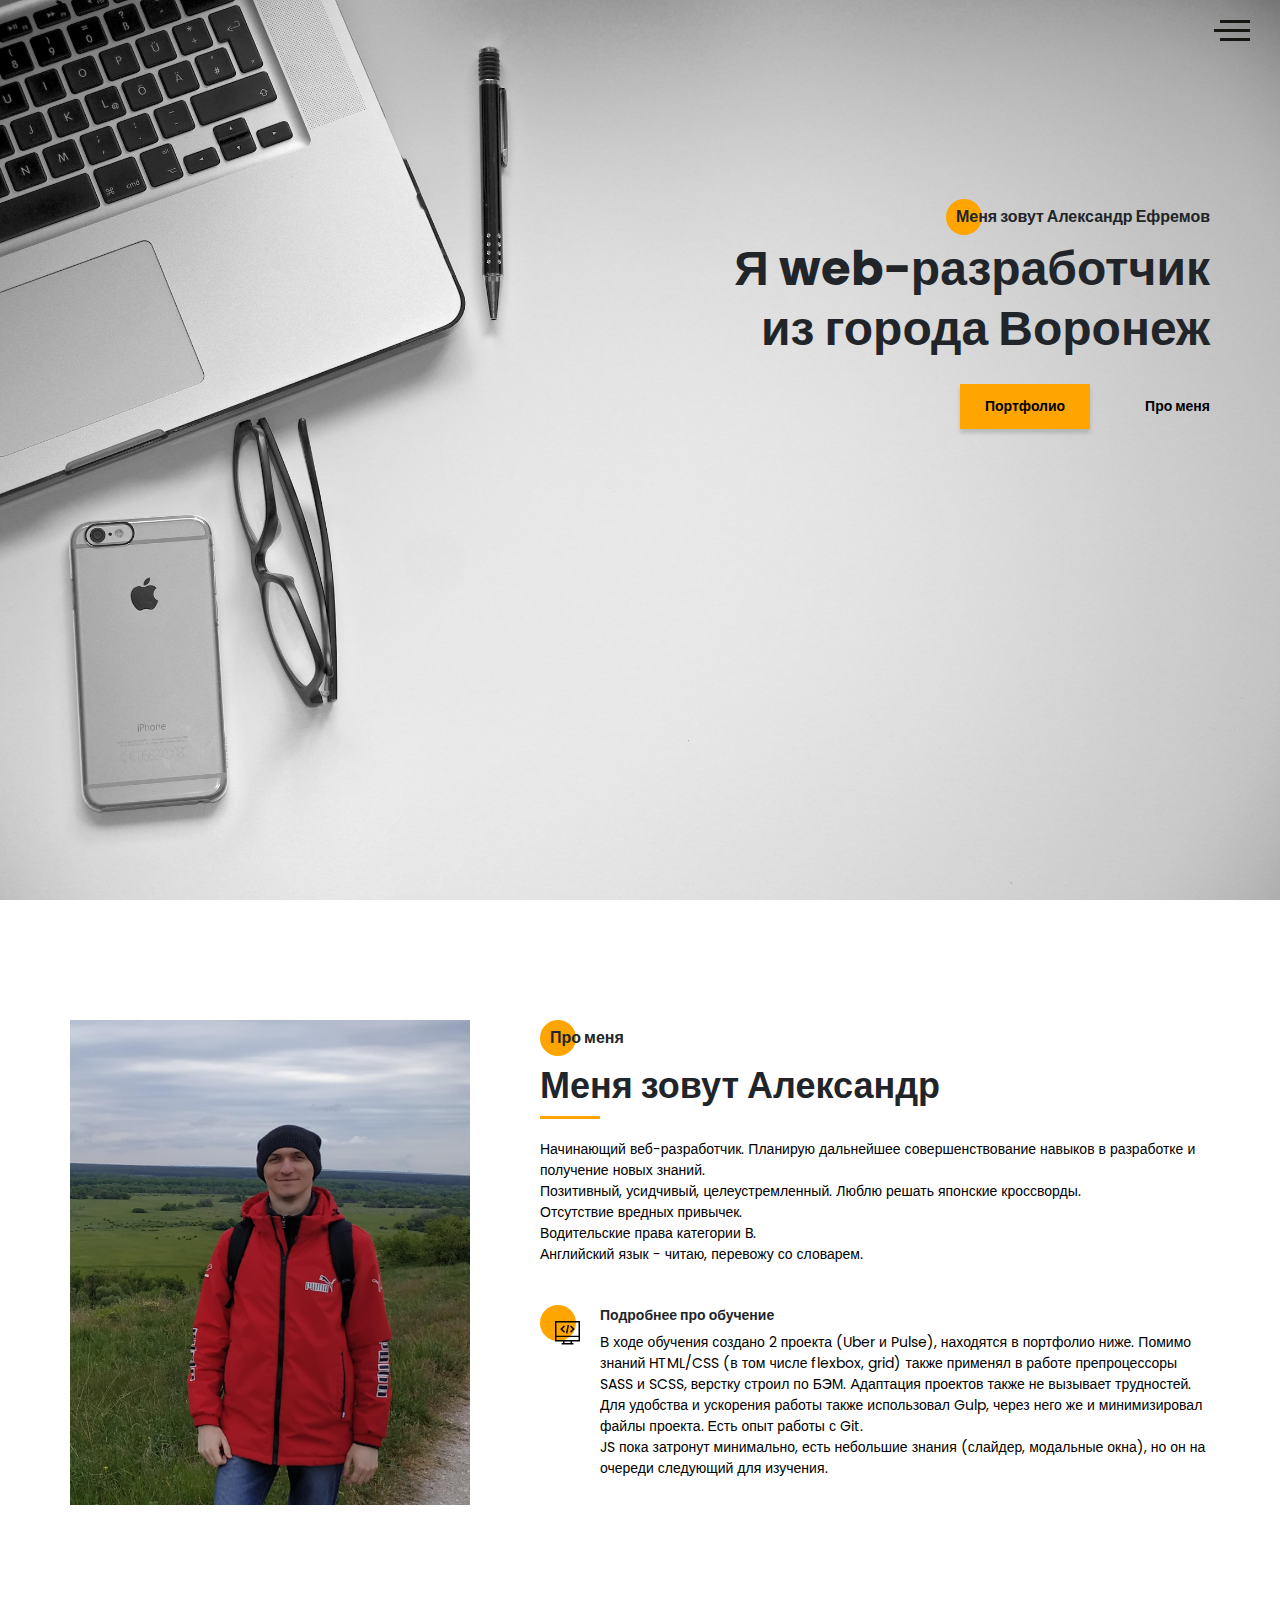
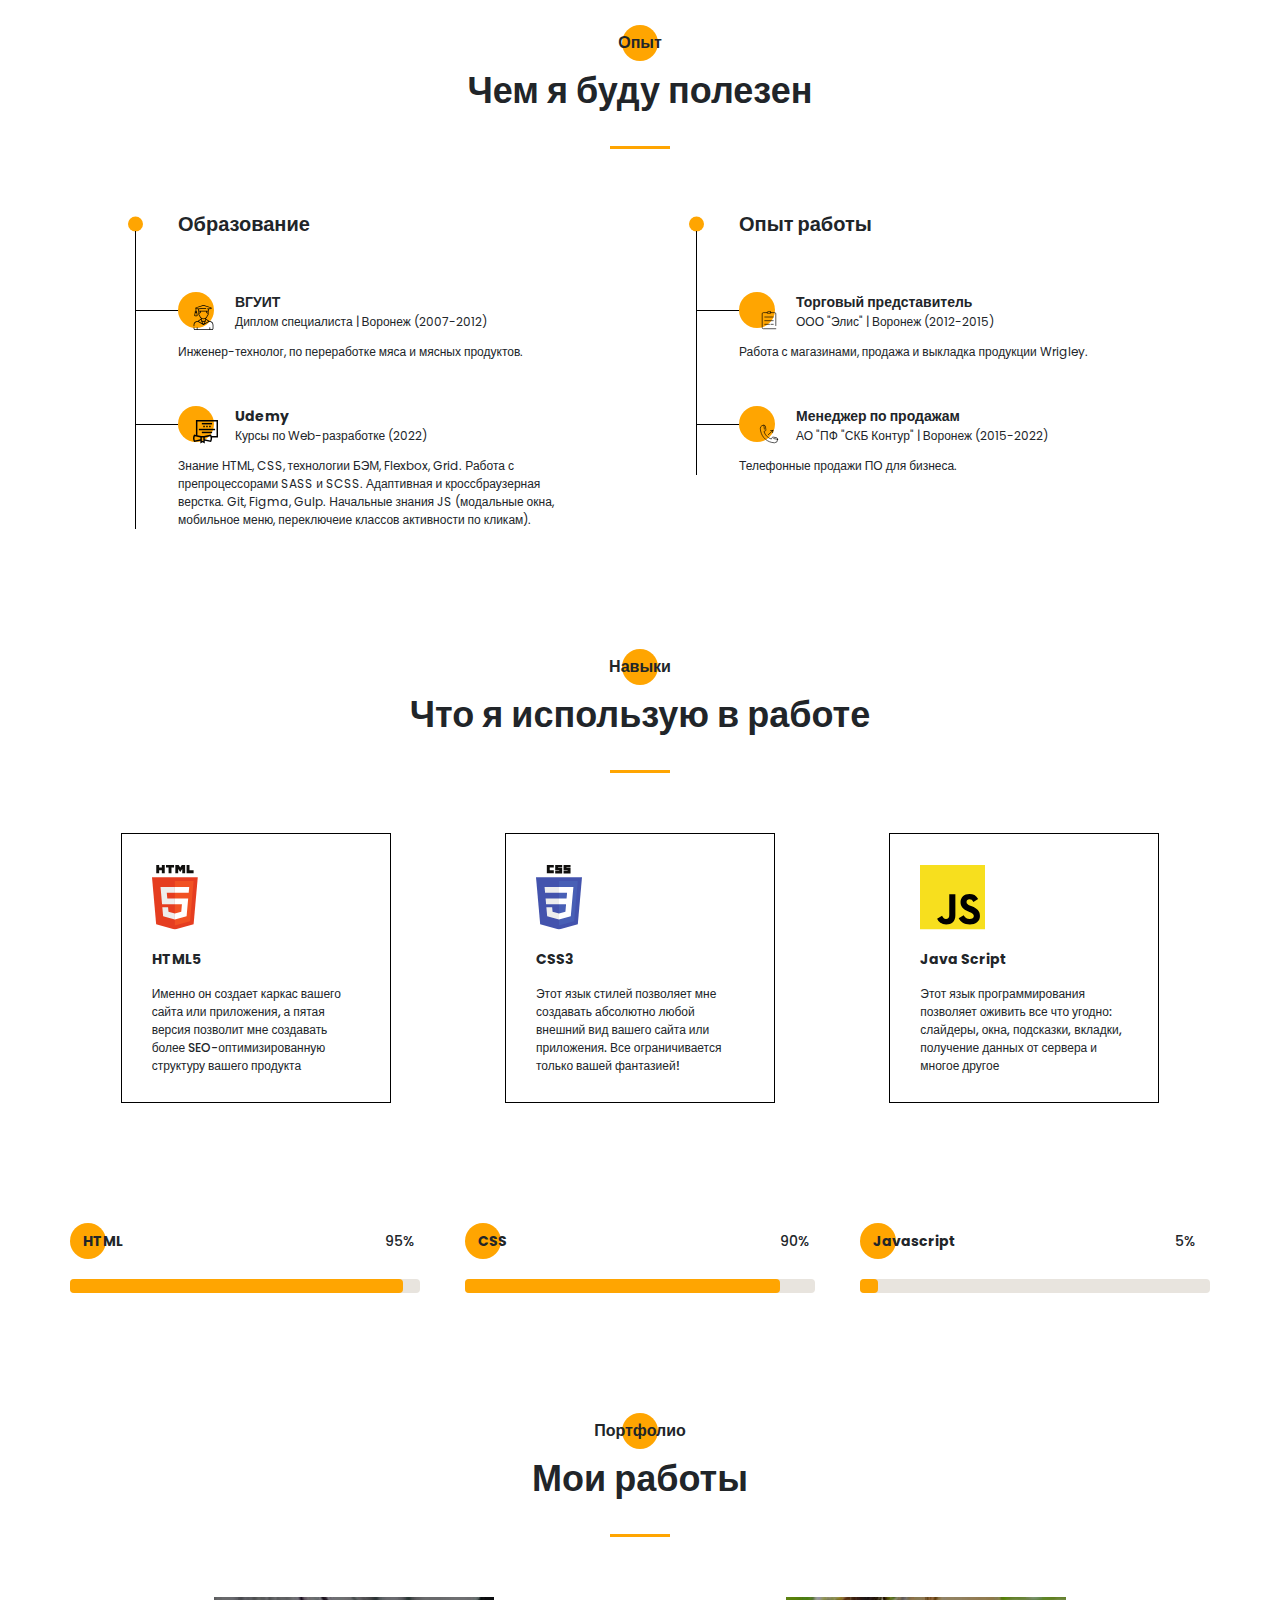
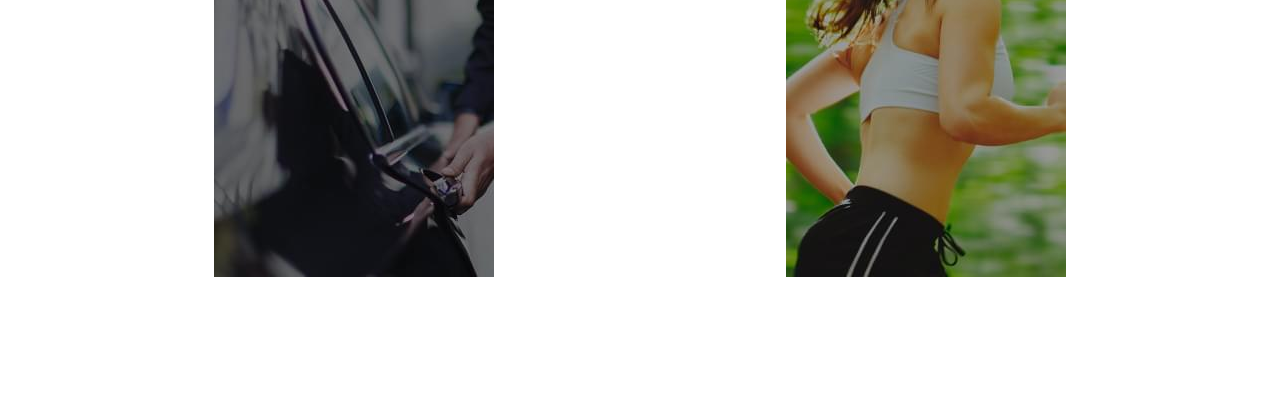
==== index.html @ 8d5d44f7 "first commit" ====
<!DOCTYPE html><html lang="ru"><head><meta charset="UTF-8"><meta http-equiv="X-UA-Compatible" content="IE=edge"><meta name="viewport" content="width=device-width,initial-scale=1"><title>Portfolio</title><meta name="title" content="Мое портфолио"><meta name="description" content="Здесь вы сможете ознакомиться с моими работами и узнать больше обо мне"><!-- Open Graph / Facebook --><meta property="og:type" content="website"><meta property="og:url" content="https://metatags.io/"><meta property="og:title" content="Мое портфолио"><meta property="og:description" content="Здесь вы сможете ознакомиться с моими работами и узнать больше обо мне"><meta property="og:image" content="https://metatags.io/assets/meta-tags-16a33a6a8531e519cc0936fbba0ad904e52d35f34a46c97a2c9f6f7dd7d336f2.png"><!-- Twitter --><meta property="twitter:card" content="summary_large_image"><meta property="twitter:url" content="https://metatags.io/"><meta property="twitter:title" content="Мое портфолио"><meta property="twitter:description" content="Здесь вы сможете ознакомиться с моими работами и узнать больше обо мне"><meta property="twitter:image" content="https://metatags.io/assets/meta-tags-16a33a6a8531e519cc0936fbba0ad904e52d35f34a46c97a2c9f6f7dd7d336f2.png"><!-- Favicon  --><link rel="apple-touch-icon" sizes="57x57" href="icons/favicon//apple-icon-57x57.png"><link rel="apple-touch-icon" sizes="60x60" href="icons/favicon//apple-icon-60x60.png"><link rel="apple-touch-icon" sizes="72x72" href="icons/favicon//apple-icon-72x72.png"><link rel="apple-touch-icon" sizes="76x76" href="icons/favicon//apple-icon-76x76.png"><link rel="apple-touch-icon" sizes="114x114" href="icons/favicon//apple-icon-114x114.png"><link rel="apple-touch-icon" sizes="120x120" href="icons/favicon//apple-icon-120x120.png"><link rel="apple-touch-icon" sizes="144x144" href="icons/favicon//apple-icon-144x144.png"><link rel="apple-touch-icon" sizes="152x152" href="icons/favicon//apple-icon-152x152.png"><link rel="apple-touch-icon" sizes="180x180" href="icons/favicon//apple-icon-180x180.png"><link rel="icon" type="image/png" sizes="192x192" href="icons/favicon//android-icon-192x192.png"><link rel="icon" type="image/png" sizes="32x32" href="icons/favicon//favicon-32x32.png"><link rel="icon" type="image/png" sizes="96x96" href="icons/favicon//favicon-96x96.png"><link rel="icon" type="image/png" sizes="16x16" href="icons/favicon//favicon-16x16.png"><link rel="manifest" href="icons/favicon//manifest.json"><meta name="msapplication-TileColor" content="#ffffff"><meta name="msapplication-TileImage" content="icons/favicon//ms-icon-144x144.png"><meta name="theme-color" content="#ffffff"><link rel="stylesheet" href="css/style.min.css"></head><body><aside class="sidepanel"><a href="https://t.me/Alleksander90" class="sidepanel__link"><svg width="20" height="20" viewBox="0 0 30 30" fill="none" xmlns="http://www.w3.org/2000/svg"><path d="M15 30C23.2863 30 30 23.2863 30 15C30 6.71375 23.2863 0 15 0C6.71375 0 0 6.71375 0 15C0 23.2863 6.71375 30 15 30ZM6.86375 14.675L21.3263 9.09875C21.9975 8.85625 22.5837 9.2625 22.3662 10.2775L22.3675 10.2762L19.905 21.8775C19.7225 22.7 19.2337 22.9 18.55 22.5125L14.8 19.7487L12.9912 21.4913C12.7912 21.6913 12.6225 21.86 12.235 21.86L12.5013 18.0438L19.4513 11.765C19.7537 11.4987 19.3837 11.3488 18.985 11.6138L10.3963 17.0212L6.69375 15.8663C5.89 15.6112 5.8725 15.0625 6.86375 14.675Z" fill="black"/></svg> </a><a href="https://vk.com/id25070787" class="sidepanel__link"><svg width="20" height="20" xmlns="http://www.w3.org/2000/svg" viewBox="0 0 99.37 56.7"><defs><style>.cls-1{fill:#000;}</style></defs><g id="Слой_2" data-name="Слой 2"><g id="Layer_1" data-name="Layer 1"><path class="cls-1" d="M0,3.93A4.25,4.25,0,0,1,3.46,2.59c4.5,0,9-.06,13.48,0a4.46,4.46,0,0,1,4.25,2.92Q25,13.31,29,21a17.1,17.1,0,0,0,4.55,5.73,5.58,5.58,0,0,0,1.5.85,1.8,1.8,0,0,0,2.6-1.05,18.9,18.9,0,0,0,1.08-4,39.75,39.75,0,0,0-.25-14A5.14,5.14,0,0,0,34,4.28c-1.22-.25-1.32-.59-.48-1.53A7.22,7.22,0,0,1,38.31.51a56.27,56.27,0,0,1,16,.13c2.68.47,3.53,1.44,3.79,4.25a75.08,75.08,0,0,1,0,7.94c0,3-.18,6-.14,8.92a13.49,13.49,0,0,0,.6,4c.68,2.09,2.26,2.36,4,.94,2.57-2.17,4.29-5,6.07-7.75A80.08,80.08,0,0,0,75.46,5.49c1-2.48,1.46-2.75,4.09-2.76,5.24,0,10.47-.11,15.71-.15a8.23,8.23,0,0,1,1.92.18c1.82.41,2.59,1.41,2,3.16a26.45,26.45,0,0,1-2.83,6.21c-3,4.53-6.34,8.88-9.52,13.31-1,1.39-2,2.75-2.93,4.22A4,4,0,0,0,84.51,35c2.27,2.34,4.65,4.58,6.95,6.89a39.68,39.68,0,0,1,6.72,8.24,9.37,9.37,0,0,1,1,3.07c.25,1.5-1.15,2.89-2.94,3-1.15.11-2.32.17-3.48.19-3.52.08-7,0-10.56.21a11.76,11.76,0,0,1-9.36-3.84c-2.11-2.13-4.06-4.43-6.13-6.61a16.27,16.27,0,0,0-2.58-2.18c-1.5-1-2.63-.82-3.85.5-1.59,1.72-1.93,3.89-2.15,6.09-.07.74,0,1.49-.1,2.22-.22,2.37-1,3.4-3.32,3.5-5.35.22-10.75.54-15.89-1.47A41.06,41.06,0,0,1,21.68,42.53c-9-11-15.63-23.28-21.29-36.18L0,5.48Z"/></g></g></svg> </a><a href="https://discordapp.com/users/Alleksander#1722" class="sidepanel__link"><svg width="20" height="20" xmlns="http://www.w3.org/2000/svg" viewBox="0 0 640 512"><!--! Font Awesome Free 6.0.0-beta2 by @fontawesome - https://fontawesome.com License - https://fontawesome.com/license/free (Icons: CC BY 4.0, Fonts: SIL OFL 1.1, Code: MIT License) --><path d="M524.531,69.836a1.5,1.5,0,0,0-.764-.7A485.065,485.065,0,0,0,404.081,32.03a1.816,1.816,0,0,0-1.923.91,337.461,337.461,0,0,0-14.9,30.6,447.848,447.848,0,0,0-134.426,0,309.541,309.541,0,0,0-15.135-30.6,1.89,1.89,0,0,0-1.924-.91A483.689,483.689,0,0,0,116.085,69.137a1.712,1.712,0,0,0-.788.676C39.068,183.651,18.186,294.69,28.43,404.354a2.016,2.016,0,0,0,.765,1.375A487.666,487.666,0,0,0,176.02,479.918a1.9,1.9,0,0,0,2.063-.676A348.2,348.2,0,0,0,208.12,430.4a1.86,1.86,0,0,0-1.019-2.588,321.173,321.173,0,0,1-45.868-21.853,1.885,1.885,0,0,1-.185-3.126c3.082-2.309,6.166-4.711,9.109-7.137a1.819,1.819,0,0,1,1.9-.256c96.229,43.917,200.41,43.917,295.5,0a1.812,1.812,0,0,1,1.924.233c2.944,2.426,6.027,4.851,9.132,7.16a1.884,1.884,0,0,1-.162,3.126,301.407,301.407,0,0,1-45.89,21.83,1.875,1.875,0,0,0-1,2.611,391.055,391.055,0,0,0,30.014,48.815,1.864,1.864,0,0,0,2.063.7A486.048,486.048,0,0,0,610.7,405.729a1.882,1.882,0,0,0,.765-1.352C623.729,277.594,590.933,167.465,524.531,69.836ZM222.491,337.58c-28.972,0-52.844-26.587-52.844-59.239S193.056,219.1,222.491,219.1c29.665,0,53.306,26.82,52.843,59.239C275.334,310.993,251.924,337.58,222.491,337.58Zm195.38,0c-28.971,0-52.843-26.587-52.843-59.239S388.437,219.1,417.871,219.1c29.667,0,53.307,26.82,52.844,59.239C470.715,310.993,447.538,337.58,417.871,337.58Z"/></svg> </a><a href="https://github.com/Alleksander" class="sidepanel__link"><svg width="19" height="20" viewBox="0 0 19 20" fill="none" xmlns="http://www.w3.org/2000/svg"><path d="M-4.37114e-07 9.99951C-1.95608e-07 15.5245 4.36167 19.9995 9.74107 19.9995C14.0457 19.9995 17.6962 17.1345 18.9832 13.162C19.0749 12.662 18.7734 12.4787 18.5148 12.4787C18.2835 12.4787 17.6706 12.487 16.8585 12.4912C17.4459 15.2728 15.5517 15.8595 15.5517 15.8595C14.4274 16.3145 14.1267 16.972 14.1267 16.972C13.5228 17.8778 13.5352 16.902 13.5352 16.902C13.603 15.8978 14.5389 15.3703 14.5389 15.3703C16.0283 14.4787 15.5979 13.0295 15.3493 12.4578C14.719 12.3678 14.2903 12.1103 14.0466 11.8245C13.8029 14.0453 12.9652 16.3795 9.23304 16.3795C8.16988 16.3795 7.30085 15.992 6.61933 15.3503C6.37316 15.4628 5.3827 15.8003 4.04116 15.2628C4.04116 15.2628 3.78012 14.4253 5.03988 12.5128C4.82345 11.7128 4.71606 10.8628 4.7111 10.0128C4.71606 9.16284 4.82345 8.31285 5.03988 7.51284C3.78012 5.61285 4.04116 4.77535 4.04116 4.77535C5.3827 4.23785 6.37316 4.57534 6.61933 4.67535C7.30085 4.03785 8.16988 3.65035 9.23304 3.65035C12.9752 3.65035 13.7987 5.98784 14.0383 8.21284C14.3307 7.86284 14.928 7.53784 15.8408 7.53784C17.1444 7.53784 18.1918 7.55034 18.5082 7.55034C18.7635 7.55034 19.0683 7.37534 18.9708 6.86284C17.692 2.86201 14.0391 -0.000488895 9.74107 -0.000488707C4.36167 -0.000488472 -6.7851e-07 4.47701 -4.37114e-07 9.99951Z" fill="#212121"/></svg></a><div class="sidepanel__divider"></div><div class="sidepanel__text"><span>Социальные сети</span></div></aside><div class="menu"><div class="menu__block"><div class="menu__close"><svg width="29" height="30" viewBox="0 0 29 30" fill="none" xmlns="http://www.w3.org/2000/svg"><path d="M17.1568 14.5231L28.4489 3.23075C29.1837 2.49623 29.1837 1.30861 28.4489 0.574085C27.7144 -0.160437 26.5267 -0.160437 25.7922 0.574085L14.4998 11.8665L3.20781 0.574085C2.47295 -0.160437 1.28567 -0.160437 0.551149 0.574085C-0.183716 1.30861 -0.183716 2.49623 0.551149 3.23075L11.8432 14.5231L0.551149 25.8155C-0.183716 26.55 -0.183716 27.7376 0.551149 28.4721C0.917206 28.8385 1.39852 29.0226 1.87948 29.0226C2.36045 29.0226 2.84141 28.8385 3.20781 28.4721L14.4998 17.1798L25.7922 28.4721C26.1586 28.8385 26.6396 29.0226 27.1205 29.0226C27.6015 29.0226 28.0825 28.8385 28.4489 28.4721C29.1837 27.7376 29.1837 26.55 28.4489 25.8155L17.1568 14.5231Z" fill="black"/></svg></div><nav><ul class="menu__list"><li class="menu__link"><a href="#about">ПРО МЕНЯ</a></li><li class="menu__link"><a href="#resume">МОЙ ОПЫТ</a></li><li class="menu__link"><a href="#skills">МОИ НАВЫКИ</a></li><li class="menu__link"><a href="#portfolio">МОИ РАБОТЫ</a></li></ul></nav><div class="menu__social"><a href="https://github.com/Alleksander"><svg width="20" height="19" viewBox="0 0 20 19" fill="none" xmlns="http://www.w3.org/2000/svg"><path d="M10 0C4.475 0 0 4.36167 0 9.74107C0 14.0457 2.865 17.6962 6.8375 18.9832C7.3375 19.0749 7.52083 18.7734 7.52083 18.5148C7.52083 18.2835 7.5125 17.6706 7.50833 16.8585C4.72667 17.4459 4.14 15.5517 4.14 15.5517C3.685 14.4274 3.0275 14.1267 3.0275 14.1267C2.12167 13.5228 3.0975 13.5352 3.0975 13.5352C4.10167 13.603 4.62917 14.5389 4.62917 14.5389C5.52083 16.0283 6.97 15.5979 7.54167 15.3493C7.63167 14.719 7.88917 14.2903 8.175 14.0466C5.95417 13.8029 3.62 12.9652 3.62 9.23304C3.62 8.16988 4.0075 7.30085 4.64917 6.61934C4.53667 6.37317 4.19917 5.3827 4.73667 4.04116C4.73667 4.04116 5.57417 3.78012 7.48667 5.03988C8.28667 4.82345 9.13667 4.71606 9.98667 4.7111C10.8367 4.71606 11.6867 4.82345 12.4867 5.03988C14.3867 3.78012 15.2242 4.04116 15.2242 4.04116C15.7617 5.3827 15.4242 6.37317 15.3242 6.61934C15.9617 7.30085 16.3492 8.16988 16.3492 9.23304C16.3492 12.9752 14.0117 13.7987 11.7867 14.0383C12.1367 14.3307 12.4617 14.928 12.4617 15.8408C12.4617 17.1444 12.4492 18.1918 12.4492 18.5082C12.4492 18.7635 12.6242 19.0683 13.1367 18.9708C17.1375 17.692 20 14.0391 20 9.74107C20 4.36167 15.5225 0 10 0Z" fill="#212121"/></svg> </a><a href="https://vk.com/id25070787"><svg width="20" height="20" xmlns="http://www.w3.org/2000/svg" viewBox="0 0 99.37 56.7"><defs><style>.cls-1{fill:#000;}</style></defs><g data-name="Слой 2"><g data-name="Layer 1"><path class="cls-1" d="M0,3.93A4.25,4.25,0,0,1,3.46,2.59c4.5,0,9-.06,13.48,0a4.46,4.46,0,0,1,4.25,2.92Q25,13.31,29,21a17.1,17.1,0,0,0,4.55,5.73,5.58,5.58,0,0,0,1.5.85,1.8,1.8,0,0,0,2.6-1.05,18.9,18.9,0,0,0,1.08-4,39.75,39.75,0,0,0-.25-14A5.14,5.14,0,0,0,34,4.28c-1.22-.25-1.32-.59-.48-1.53A7.22,7.22,0,0,1,38.31.51a56.27,56.27,0,0,1,16,.13c2.68.47,3.53,1.44,3.79,4.25a75.08,75.08,0,0,1,0,7.94c0,3-.18,6-.14,8.92a13.49,13.49,0,0,0,.6,4c.68,2.09,2.26,2.36,4,.94,2.57-2.17,4.29-5,6.07-7.75A80.08,80.08,0,0,0,75.46,5.49c1-2.48,1.46-2.75,4.09-2.76,5.24,0,10.47-.11,15.71-.15a8.23,8.23,0,0,1,1.92.18c1.82.41,2.59,1.41,2,3.16a26.45,26.45,0,0,1-2.83,6.21c-3,4.53-6.34,8.88-9.52,13.31-1,1.39-2,2.75-2.93,4.22A4,4,0,0,0,84.51,35c2.27,2.34,4.65,4.58,6.95,6.89a39.68,39.68,0,0,1,6.72,8.24,9.37,9.37,0,0,1,1,3.07c.25,1.5-1.15,2.89-2.94,3-1.15.11-2.32.17-3.48.19-3.52.08-7,0-10.56.21a11.76,11.76,0,0,1-9.36-3.84c-2.11-2.13-4.06-4.43-6.13-6.61a16.27,16.27,0,0,0-2.58-2.18c-1.5-1-2.63-.82-3.85.5-1.59,1.72-1.93,3.89-2.15,6.09-.07.74,0,1.49-.1,2.22-.22,2.37-1,3.4-3.32,3.5-5.35.22-10.75.54-15.89-1.47A41.06,41.06,0,0,1,21.68,42.53c-9-11-15.63-23.28-21.29-36.18L0,5.48Z"/></g></g></svg> </a><a href="https://discordapp.com/users/Alleksander#1722"><svg width="20" height="20" xmlns="http://www.w3.org/2000/svg" viewBox="0 0 640 512"><!--! Font Awesome Free 6.0.0-beta2 by @fontawesome - https://fontawesome.com License - https://fontawesome.com/license/free (Icons: CC BY 4.0, Fonts: SIL OFL 1.1, Code: MIT License) --><path d="M524.531,69.836a1.5,1.5,0,0,0-.764-.7A485.065,485.065,0,0,0,404.081,32.03a1.816,1.816,0,0,0-1.923.91,337.461,337.461,0,0,0-14.9,30.6,447.848,447.848,0,0,0-134.426,0,309.541,309.541,0,0,0-15.135-30.6,1.89,1.89,0,0,0-1.924-.91A483.689,483.689,0,0,0,116.085,69.137a1.712,1.712,0,0,0-.788.676C39.068,183.651,18.186,294.69,28.43,404.354a2.016,2.016,0,0,0,.765,1.375A487.666,487.666,0,0,0,176.02,479.918a1.9,1.9,0,0,0,2.063-.676A348.2,348.2,0,0,0,208.12,430.4a1.86,1.86,0,0,0-1.019-2.588,321.173,321.173,0,0,1-45.868-21.853,1.885,1.885,0,0,1-.185-3.126c3.082-2.309,6.166-4.711,9.109-7.137a1.819,1.819,0,0,1,1.9-.256c96.229,43.917,200.41,43.917,295.5,0a1.812,1.812,0,0,1,1.924.233c2.944,2.426,6.027,4.851,9.132,7.16a1.884,1.884,0,0,1-.162,3.126,301.407,301.407,0,0,1-45.89,21.83,1.875,1.875,0,0,0-1,2.611,391.055,391.055,0,0,0,30.014,48.815,1.864,1.864,0,0,0,2.063.7A486.048,486.048,0,0,0,610.7,405.729a1.882,1.882,0,0,0,.765-1.352C623.729,277.594,590.933,167.465,524.531,69.836ZM222.491,337.58c-28.972,0-52.844-26.587-52.844-59.239S193.056,219.1,222.491,219.1c29.665,0,53.306,26.82,52.843,59.239C275.334,310.993,251.924,337.58,222.491,337.58Zm195.38,0c-28.971,0-52.843-26.587-52.843-59.239S388.437,219.1,417.871,219.1c29.667,0,53.307,26.82,52.844,59.239C470.715,310.993,447.538,337.58,417.871,337.58Z"/></svg> </a><a href="https://t.me/Alleksander90"><svg width="20" height="20" viewBox="0 0 30 30" fill="none" xmlns="http://www.w3.org/2000/svg"><path d="M15 30C23.2863 30 30 23.2863 30 15C30 6.71375 23.2863 0 15 0C6.71375 0 0 6.71375 0 15C0 23.2863 6.71375 30 15 30ZM6.86375 14.675L21.3263 9.09875C21.9975 8.85625 22.5837 9.2625 22.3662 10.2775L22.3675 10.2762L19.905 21.8775C19.7225 22.7 19.2337 22.9 18.55 22.5125L14.8 19.7487L12.9912 21.4913C12.7912 21.6913 12.6225 21.86 12.235 21.86L12.5013 18.0438L19.4513 11.765C19.7537 11.4987 19.3837 11.3488 18.985 11.6138L10.3963 17.0212L6.69375 15.8663C5.89 15.6112 5.8725 15.0625 6.86375 14.675Z" fill="black"/></svg></a></div></div><div class="menu__overlay"></div></div><section class="promo"><div class="hamburger"><span></span> <span class="long"></span> <span></span></div><div class="container"><div class="promo__wrapper"><div class="title title_fz16 promo__subtitle">Меня зовут Александр Ефремов</div><h1 class="title title_fz48 promo__title">Я web-разработчик из города Воронеж</h1><div class="promo__btns"><a href="#portfolio" class="promo__link btn">Портфолио</a> <a href="#about" class="promo__link">Про меня</a></div></div></div></section><section class="about" id="about"><div class="container"><div class="about__main"><div class="about__photo"><picture><source media="(max-width: 576px)" srcset="img/main_Photo-min.jpg"><source media="(min-width: 577px)" srcset="img/main_Photo.jpg"><img src="img/main_Photo.jpg" alt="my_photo"></picture></div><div class="about__info"><h2 class="title title_fz16 about__title">Про меня</h2><div class="title title_fz36 about__subtitle">Меня зовут Александр</div><div class="divider"></div><div class="about__text">Начинающий веб-разработчик. Планирую дальнейшее совершенствование навыков в разработке и получение новых знаний.<br>Позитивный, усидчивый, целеустремленный. Люблю решать японские кроссворды.<br>Отсутствие вредных привычек.<br>Водительские права категории B.<br>Английский язык - читаю, перевожу со словарем.</div></div><div class="about__skills"><div class="about__skills-item"><div class="about__icon"><img src="icons/about_me/web_dev.svg" alt="web development"></div><div class="about__wrapper"><div class="title title_fz14">Подробнее про обучение</div><div class="about__descr">В ходе обучения создано 2 проекта (Uber и Pulse), находятся в портфолио ниже. Помимо знаний HTML/CSS (в том числе flexbox, grid) также применял в работе препроцессоры SASS и SCSS, верстку строил по БЭМ. Адаптация проектов также не вызывает трудностей.<br>Для удобства и ускорения работы также использовал Gulp, через него же и минимизировал файлы проекта. Есть опыт работы с Git.<br>JS пока затронут минимально, есть небольшие знания (слайдер, модальные окна), но он на очереди следующий для изучения.</div></div></div></div></div></div></section><section class="resume" id="resume"><div class="container"><h2 class="title title_fz16 title__section-title">Опыт</h2><div class="title title_fz36 title__section-subtitle">Чем я буду полезен</div><div class="divider"></div><div class="resume__wrapper"><div class="resume__column"><h3 class="title title_fz20 resume__column-title">Образование</h3><ul><li><div class="resume__item"><div class="resume__item-head"><div class="resume__item-icon"><img src="icons/experience/university.svg" alt="univercity"></div><h4 class="title title_fz14">ВГУИТ</h4><div class="resume__item-location">Диплом специалиста | Воронеж (2007-2012)</div></div><div class="resume__item-body">Инженер-технолог, по переработке мяса и мясных продуктов.</div></div></li><li><div class="resume__item"><div class="resume__item-head"><div class="resume__item-icon"><img src="icons/experience/courses.svg" alt="courses"></div><h4 class="title title_fz14">Udemy</h4><div class="resume__item-location">Курсы по Web-разработке (2022)</div></div><div class="resume__item-body">Знание HTML, CSS, технологии БЭМ, Flexbox, Grid. Работа с препроцессорами SASS и SCSS. Адаптивная и кроссбраузерная верстка. Git, Figma, Gulp. Начальные знания JS (модальные окна, мобильное меню, переключеие классов активности по кликам).</div></div></li></ul></div><div class="resume__column"><h3 class="title title_fz20 resume__column-title">Опыт работы</h3><ul><li><div class="resume__item"><div class="resume__item-head"><div class="resume__item-icon"><img src="icons/clipboard.svg" alt="Sales Representative"></div><h4 class="title title_fz14">Торговый представитель</h4><div class="resume__item-location">ООО "Элис" | Воронеж (2012-2015)</div></div><div class="resume__item-body">Работа с магазинами, продажа и выкладка продукции Wrigley.</div></div></li><li><div class="resume__item"><div class="resume__item-head"><div class="resume__item-icon"><img src="icons/phone.svg" alt="Sales Manager"></div><h4 class="title title_fz14">Менеджер по продажам</h4><div class="resume__item-location">АО "ПФ "СКБ Контур" | Воронеж (2015-2022)</div></div><div class="resume__item-body">Телефонные продажи ПО для бизнеса.</div></div></li></ul></div></div></div></section><section class="skills" id="skills"><div class="container"><h2 class="title title_fz16 title__section-title">Навыки</h2><div class="title title_fz36 title__section-subtitle">Что я использую в работе</div><div class="divider"></div><div class="skills__wrapper"><div class="skills__item"><div class="skills__item-icon"><img src="icons/skills/html5.svg" alt="HTML5"></div><div class="title title_fz14">HTML5</div><div class="skills__item-descr">Именно он создает каркас вашего сайта или приложения, а пятая версия позволит мне создавать более SEO-оптимизированную структуру вашего продукта</div></div><div class="skills__item"><div class="skills__item-icon"><img src="icons/skills/css3.svg" alt="CSS3"></div><div class="title title_fz14">CSS3</div><div class="skills__item-descr">Этот язык стилей позволяет мне создавать абсолютно любой внешний вид вашего сайта или приложения. Все ограничивается только вашей фантазией!</div></div><div class="skills__item"><div class="skills__item-icon"><img src="icons/skills/js.svg" alt="JS"></div><div class="title title_fz14">Java Script</div><div class="skills__item-descr">Этот язык программирования позволяет оживить все что угодно: слайдеры, окна, подсказки, вкладки, получение данных от сервера и многое другое</div></div></div></div></section><div class="progress"><div class="container"><div class="progress__wrapper"><div class="progress__item"><div class="title title_fz14 progress__item-title">HTML</div><div class="progress__item-value">95%</div><div class="progress__item-bar"><span></span></div></div><div class="progress__item"><div class="title title_fz14 progress__item-title">CSS</div><div class="progress__item-value">90%</div><div class="progress__item-bar"><span></span></div></div><div class="progress__item"><div class="title title_fz14 progress__item-title">Javascript</div><div class="progress__item-value">5%</div><div class="progress__item-bar"><span></span></div></div></div></div></div><section class="portfolio" id="portfolio"><div class="container"><h2 class="title title_fz16 title__section-title">Портфолио</h2><div class="title title_fz36 title__section-subtitle">Мои работы</div><div class="divider"></div><div class="portfolio__wrapper"><a href="/uber" class="portfolio__item"><img src="img/works/uber.jpg" alt="Uber"> </a><a href="/pulse" class="portfolio__item"><img src="img/works/pulse.jpg" alt="Pulse"></a></div></div></section><script src="js/script.js"></script></body></html>
---- css/style.min.css ----
/*!
 * Bootstrap Reboot v4.6.1 (https://getbootstrap.com/)
 * Copyright 2011-2021 The Bootstrap Authors
 * Copyright 2011-2021 Twitter, Inc.
 * Licensed under MIT (https://github.com/twbs/bootstrap/blob/main/LICENSE)
 * Forked from Normalize.css, licensed MIT (https://github.com/necolas/normalize.css/blob/master/LICENSE.md)
 */@import url(https://fonts.googleapis.com/css2?family=Poppins:wght@500;700&display=swap);*,::after,::before{box-sizing:border-box}html{font-family:sans-serif;line-height:1.15;-webkit-text-size-adjust:100%;-webkit-tap-highlight-color:transparent}article,aside,figcaption,figure,footer,header,hgroup,main,nav,section{display:block}body{margin:0;font-family:-apple-system,BlinkMacSystemFont,"Segoe UI",Roboto,"Helvetica Neue",Arial,"Noto Sans","Liberation Sans",sans-serif,"Apple Color Emoji","Segoe UI Emoji","Segoe UI Symbol","Noto Color Emoji";font-size:1rem;font-weight:400;line-height:1.5;color:#212529;text-align:left;background-color:#fff}[tabindex="-1"]:focus:not(:focus-visible){outline:0!important}hr{box-sizing:content-box;height:0;overflow:visible}h1,h2,h3,h4,h5,h6{margin-top:0;margin-bottom:.5rem}p{margin-top:0;margin-bottom:1rem}abbr[data-original-title],abbr[title]{text-decoration:underline;-webkit-text-decoration:underline dotted;text-decoration:underline dotted;cursor:help;border-bottom:0;-webkit-text-decoration-skip-ink:none;text-decoration-skip-ink:none}address{margin-bottom:1rem;font-style:normal;line-height:inherit}dl,ol,ul{margin-top:0;margin-bottom:1rem}ol ol,ol ul,ul ol,ul ul{margin-bottom:0}dt{font-weight:700}dd{margin-bottom:.5rem;margin-left:0}blockquote{margin:0 0 1rem}b,strong{font-weight:bolder}small{font-size:80%}sub,sup{position:relative;font-size:75%;line-height:0;vertical-align:baseline}sub{bottom:-.25em}sup{top:-.5em}a{color:#007bff;text-decoration:none;background-color:transparent}a:hover{color:#0056b3;text-decoration:underline}a:not([href]):not([class]){color:inherit;text-decoration:none}a:not([href]):not([class]):hover{color:inherit;text-decoration:none}code,kbd,pre,samp{font-family:SFMono-Regular,Menlo,Monaco,Consolas,"Liberation Mono","Courier New",monospace;font-size:1em}pre{margin-top:0;margin-bottom:1rem;overflow:auto;-ms-overflow-style:scrollbar}figure{margin:0 0 1rem}img{vertical-align:middle;border-style:none}svg{overflow:hidden;vertical-align:middle}table{border-collapse:collapse}caption{padding-top:.75rem;padding-bottom:.75rem;color:#6c757d;text-align:left;caption-side:bottom}th{text-align:inherit;text-align:-webkit-match-parent}label{display:inline-block;margin-bottom:.5rem}button{border-radius:0}button:focus:not(:focus-visible){outline:0}button,input,optgroup,select,textarea{margin:0;font-family:inherit;font-size:inherit;line-height:inherit}button,input{overflow:visible}button,select{text-transform:none}[role=button]{cursor:pointer}select{word-wrap:normal}[type=button],[type=reset],[type=submit],button{-webkit-appearance:button}[type=button]:not(:disabled),[type=reset]:not(:disabled),[type=submit]:not(:disabled),button:not(:disabled){cursor:pointer}[type=button]::-moz-focus-inner,[type=reset]::-moz-focus-inner,[type=submit]::-moz-focus-inner,button::-moz-focus-inner{padding:0;border-style:none}input[type=checkbox],input[type=radio]{box-sizing:border-box;padding:0}textarea{overflow:auto;resize:vertical}fieldset{min-width:0;padding:0;margin:0;border:0}legend{display:block;width:100%;max-width:100%;padding:0;margin-bottom:.5rem;font-size:1.5rem;line-height:inherit;color:inherit;white-space:normal}progress{vertical-align:baseline}[type=number]::-webkit-inner-spin-button,[type=number]::-webkit-outer-spin-button{height:auto}[type=search]{outline-offset:-2px;-webkit-appearance:none}[type=search]::-webkit-search-decoration{-webkit-appearance:none}::-webkit-file-upload-button{font:inherit;-webkit-appearance:button}output{display:inline-block}summary{display:list-item;cursor:pointer}template{display:none}[hidden]{display:none!important}*{font-family:Poppins,sans-serif;margin:0;padding:0}.container{width:1140px;margin:0 auto}.divider{margin:25px auto 0 auto;width:60px;height:3px;background-color:#ffa501}.promo{min-height:100vh;position:relative;background:url(../img/main_bg.jpg) no-repeat 50%/cover;padding-top:205px}.promo__wrapper{display:flex;flex-direction:column;align-items:flex-end}.promo__title{width:535px;margin-top:10px;text-align:right}.promo__subtitle{position:relative;padding-left:10px;z-index:1}.promo__subtitle:before{content:"";position:absolute;z-index:-1;top:-25%;left:0;width:36px;height:36px;background:#ffa501;border-radius:100%}.promo__btns{margin-top:25px;display:flex;justify-content:space-between;align-items:center;width:250px}.promo__link{color:#000;font-weight:700;font-size:14px;line-height:21px}.promo__link:hover{color:#000;text-decoration:none}.title{font-weight:700;font-size:36px;line-height:60px}.title_fz14{font-size:14px;line-height:21px}.title_fz16{font-size:16px;line-height:24px}.title_fz20{font-size:20px;line-height:30px}.title_fz36{font-size:36px;line-height:60px}.title_fz48{font-size:48px;margin-bottom:0}.title__section-title{position:relative;text-align:center;margin-bottom:0;padding-top:6px}.title__section-title:before{content:"";position:absolute;z-index:-1;top:-25%;left:0;width:36px;height:36px;background:#ffa501;border-radius:100%}.title__section-title:before{top:0;left:50%;transform:translateX(-50%)}.title__section-subtitle{text-align:center;margin-top:6px}.btn{height:45px;background:#ffa501;box-shadow:0 4px 4px rgba(0,0,0,.15);padding:12px 25px}.btn:hover{background:violet}.sidepanel{position:fixed;display:flex;flex-direction:column;justify-content:space-between;align-items:center;height:340px;z-index:3;top:230px;left:50px}.sidepanel__link{transform:rotate(-90deg)}.sidepanel__link:hover svg path{fill:red}.sidepanel__link:nth-child(4){transform:rotate(0)}.sidepanel__divider{height:70px;width:2px;background-color:#000}.sidepanel__text{height:150px;width:25px}.sidepanel__text span{display:block;transform:rotate(-90deg) translate(-37%,-260%);width:150px;font-weight:700;font-size:16px}.hamburger{position:absolute;top:20px;right:30px;height:21px;display:flex;flex-direction:column;justify-content:space-between;align-items:flex-end;cursor:pointer}.hamburger span{display:block;width:30px;height:3px;background:#151812}.hamburger span.long{width:36px}.menu{position:fixed;top:0;left:-100%;width:100%;height:100vh;z-index:10;visibility:hidden;opacity:0;transition:all .6s}.menu.active{left:0;visibility:visible;opacity:1}.menu__block{padding:140px 0 0 40px;position:relative;transition:all .6s;width:345px;height:100%;background-color:#ffa501;z-index:10}.menu__close{position:absolute;top:24px;right:25px;cursor:pointer}.menu__list{padding-left:35px;margin-bottom:0;list-style-type:none}.menu__link{position:relative;margin-bottom:15px;font-weight:700;font-size:24px;line-height:36px}.menu__link:before{content:"";position:absolute;left:-35px;top:10px;width:15px;height:15px;border:1px solid #000;border-radius:100%;transition:all .6s}.menu__link a{text-decoration:none;color:#fff}.menu__link:hover:before{background-color:#fff}.menu__social{width:150px;display:flex;justify-content:space-between;position:absolute;bottom:50px;right:50%;transform:translateX(50%)}.menu__social a:hover svg path{fill:red}.menu__overlay{position:fixed;top:0;left:0;width:100%;height:100%;background-color:#fff;opacity:.75}.about{padding-top:120px}.about__main{display:grid;grid-template-columns:400px minmax(300px,auto);grid-template-rows:repeat(2,minmax(200px,auto));grid-auto-rows:minmax(200px,auto);gap:40px 70px}.about__photo{grid-row:1/3}.about__photo img{width:100%;height:100%;-o-object-fit:cover;object-fit:cover}.about__info{padding-top:6px}.about__info .divider{margin:0}.about__title{position:relative;margin-bottom:0;padding-left:10px}.about__title:before{content:"";position:absolute;z-index:-1;top:-25%;left:0;width:36px;height:36px;background:#ffa501;border-radius:100%}.about__subtitle{margin-top:6px}.about__text{margin-top:20px;font-size:14px;line-height:21px;color:#000}.about__skills-item{display:grid;grid-template-columns:40px auto;-moz-column-gap:20px;column-gap:20px}.about__icon{position:relative;padding:15px 0 0 15px}.about__icon:before{content:"";position:absolute;z-index:-1;top:-25%;left:0;width:36px;height:36px;background:#ffa501;border-radius:100%}.about__icon:before{top:0}.about__descr{margin-top:6px;font-size:14px;line-height:21px;color:#000}.resume{padding-top:120px}.resume__wrapper{padding:60px 65px 0 65px;display:grid;grid-template-columns:repeat(2,minmax(300px,425px));-moz-column-gap:136px;column-gap:136px}.resume__column-title{position:relative;padding-left:43px}.resume__column-title:before{content:"";position:absolute;top:50%;transform:translateY(-50%);left:-7px;width:15px;height:15px;background-color:#ffa501;border-radius:100%}.resume__column ul{list-style-type:none;margin-bottom:0}.resume__column ul li{position:relative}.resume__column ul li:after{content:"";width:1px;height:calc(100% + 16px);background-color:#000;position:absolute;left:0;top:-16px}.resume__item{position:relative}.resume__item:before{content:"";position:absolute;left:0;top:63px;height:1px;width:43px;background-color:#000}.resume__item-head{position:relative;padding:45px 0 0 100px}.resume__item-head h4{margin-bottom:0}.resume__item-body{margin-top:12px;padding-left:43px;font-size:12px;line-height:18px}.resume__item-icon{position:absolute;top:45px;left:43px;padding:13px 0 0 15px}.resume__item-icon:before{content:"";position:absolute;z-index:-1;top:-25%;left:0;width:36px;height:36px;background:#ffa501;border-radius:100%}.resume__item-icon:before{top:0}.resume__item-location{font-size:12px;line-height:18px}.skills{padding-top:120px}.skills__wrapper{display:grid;grid-template-columns:repeat(3,270px);grid-template-rows:270px;grid-auto-rows:270px;gap:13px;justify-content:space-around;margin-top:60px}.skills__item{position:relative;padding:115px 30px 25px 30px;border:1px solid #000}.skills__item-icon{position:absolute;top:63px;transform:translateY(-50%);left:30px}.skills__item-icon img{width:100%}.skills__item-descr{margin-top:15px;font-weight:500;font-size:12px;line-height:18px}.progress{padding-top:120px}.progress__wrapper{display:grid;grid-template-columns:repeat(3,350px);grid-template-rows:70px;grid-auto-rows:70px;gap:30px 45px}.progress__item{display:grid;grid-template:minmax(21px,auto) 14px/200px 35px;justify-content:space-between;align-content:space-between}.progress__item-title{position:relative;padding:8px 0 0 13px}.progress__item-title:before{content:"";position:absolute;z-index:-1;top:-25%;left:0;width:36px;height:36px;background:#ffa501;border-radius:100%}.progress__item-title:before{top:0}.progress__item-value{padding-top:8px;font-weight:500;font-size:14px;line-height:21px}.progress__item-bar{grid-column:1/3;background:#e8e4de;height:14px;border-radius:4px}.progress__item-bar span{display:block;background:#ffa501;height:100%;border-radius:4px}.portfolio{padding:120px 0}.portfolio__wrapper{margin-top:60px;display:grid;grid-template:280px/repeat(2,280px);grid-auto-rows:280px;gap:5px;justify-content:space-around}.portfolio__item{transition:all .6s}.portfolio__item img{width:100%;height:100%;-o-object-fit:cover;object-fit:cover}.portfolio__item:hover{transform:scale(1.05);filter:contrast(130%)}.price{padding-top:60px}.price__wrapper{margin-top:60px;padding:0 50px;display:grid;grid-template:repeat(3,minmax(45px,auto))/repeat(2,367px);grid-auto-rows:minmax(45px,auto);row-gap:15px;justify-content:space-between}.price__item{position:relative;padding-left:25px;display:grid;grid-template:minmax(21px,auto) minmax(18px,auto)/repeat(2,auto);grid-auto-rows:21px minmax(18px,auto);justify-content:space-between;align-content:space-between}.price__item:before{content:"";position:absolute;z-index:-1;top:-25%;left:0;width:36px;height:36px;background:#ffa501;border-radius:100%}.price__item:before{width:15px;height:15px;top:3px;left:0}.price__item-cost,.price__item-title{font-size:14px;line-height:21px;font-weight:700}.price__item-cost{justify-self:end}.price__item-descr{grid-column:1/3;font-weight:500;font-size:12px;line-height:18px}.contacts{padding:120px 0 90px 0}.contacts__wrapper{padding:0 35px 0 52px;display:grid;grid-template-columns:400px 585px;justify-content:space-between}.contacts__photo img{width:100%;height:100%;-o-object-fit:cover;object-fit:cover}.contacts__descr{padding-top:6px}.contacts__descr .divider{margin:0}.contacts__title{margin-bottom:0;position:relative;padding-left:10px}.contacts__title:before{content:"";position:absolute;z-index:-1;top:-25%;left:0;width:36px;height:36px;background:#ffa501;border-radius:100%}.contacts__subtitle{margin-top:6px}.contacts__social,.contacts__text{margin-top:20px}.contacts__link{margin-right:25px}.contacts__link:hover{text-decoration:none}.contacts__link img{width:30px;height:30px}.contacts__form{margin-top:30px;display:grid;grid-template:45px 190px 45px/repeat(2,280px);justify-content:space-between;row-gap:29px}.contacts__form label{position:absolute;padding:0 8px;height:18px;margin-bottom:0;left:12px;top:-9px;font-size:12px;background-color:#fff}.contacts__input{position:relative}.contacts__input input{width:100%;height:100%;padding:0 20px;font-size:12px}.contacts__textarea{grid-column:1/3;position:relative}.contacts__textarea textarea{width:100%;height:100%;resize:none;padding:20px;font-size:12px}.contacts__btn{border:none;font-weight:700;font-size:14px;line-height:21px;color:#000}.contacts__triggers{grid-column:1/3;display:grid;grid-template-columns:repeat(2,auto);-moz-column-gap:35px;column-gap:35px}.contacts__policy{display:flex;align-items:center;font-weight:500;font-size:12px;line-height:18px}.contacts__policy input{margin-right:10px}@media(max-width:1439px){.sidepanel{display:none}}@media(max-width:1200px){.container{max-width:960px}.about__main{grid-template-columns:400px 520px;-moz-column-gap:40px;column-gap:40px}.about__skills{grid-template-columns:repeat(2,250px);gap:20px}.about__skills-item{grid-template-columns:40px 195px;-moz-column-gap:15px;column-gap:15px}.resume__wrapper{padding:40px 20px 0 20px;-moz-column-gap:80px;column-gap:80px}.skills__wrapper{grid-template-columns:repeat(auto-fit,270px);justify-content:space-around}.progress__wrapper{grid-template-columns:repeat(auto-fit,350px);justify-content:space-between;padding:0 30px}.portfolio__wrapper{grid-template-columns:repeat(auto-fit,280px);justify-content:space-around;row-gap:30px}.portfolio__wrapper .horizontal,.portfolio__wrapper .vertical{grid-row:unset;grid-column:unset}.contacts__wrapper{grid-template-columns:350px 585px;padding:0}}@media(max-width:992px){.container{max-width:720px}.title_fz36{font-size:30px}.about__main{grid-template-columns:300px 380px}.about__skills{grid-template-columns:380px;grid-auto-rows:minmax(115px,auto)}.about__skills-item{grid-template-columns:40px 320px;-moz-column-gap:20px;column-gap:20px}.resume__wrapper{-moz-column-gap:60px;column-gap:60px;grid-template-columns:repeat(2,320px)}.skills__wrapper{margin-top:40px;padding:0 20px}.progress__wrapper{grid-template-columns:repeat(auto-fit,320px);justify-content:space-between;-moz-column-gap:0;column-gap:0;padding:0}.portfolio__wrapper{margin-top:40px}.price__wrapper{margin-top:40px;grid-template-columns:repeat(auto-fit,350px);padding:0}.contacts__wrapper{grid-template-columns:350px 300px;justify-content:space-around}.contacts__form{grid-template:45px 45px 143px 92px/300px}.contacts__textarea{grid-column:unset}.contacts__triggers{grid-column:unset;grid-template:36px 45px/auto;row-gap:11px}.contacts__policy{grid-row:1/2}}@media(max-width:768px){.container{max-width:540px}.title_fz48{font-size:28px}.promo{background:url(../img/main_bg.jpg) no-repeat 33%/cover}.promo__title{width:300px;line-height:39px}.about{padding-top:40px}.about__main{grid-template:400px auto auto/1fr}.about__photo{grid-row:unset}.about__skills{grid-template-columns:repeat(2,260px)}.about__skills-item{grid-template-columns:40px 200px;-moz-column-gap:20px;column-gap:20px}.resume{padding-top:40px}.resume__wrapper{grid-template-columns:1fr;row-gap:40px}.skills{padding-top:40px}.skills__wrapper{padding:0;justify-content:center;gap:20px}.progress{padding-top:40px}.progress__wrapper{grid-template-columns:repeat(auto-fit,320px);justify-content:center}.portfolio{padding-top:40px}.price{padding-top:40px}.price__wrapper{justify-content:center}.contacts{padding:40px 0}.contacts__wrapper{grid-template-columns:300px;justify-content:center}.contacts__photo{display:none}}@media(max-width:576px){.container{max-width:100%;padding:0 10px}.title_fz36{font-size:24px}.title_fz48{font-size:26px}.menu__block{padding-left:20px;width:250px}.hamburger{right:20px}.promo{background:url(../img/main_bg.jpg) no-repeat 55%/cover}.promo__btns{margin-top:30px}.about__main{grid-template:340px auto auto/1fr}.about__skills{grid-template-columns:1fr}.about__skills-item{grid-template-columns:40px auto}.resume__wrapper{padding:40px 5px 0 5px}.resume__column li:not(:first-child) .resume__item:before{top:28px}.resume__column li:not(:first-child) .resume__item-head{padding-top:10px}.resume__column li:not(:first-child) .resume__item-icon{top:10px}.skills__wrapper{margin-top:20px}.progress__wrapper{grid-template-columns:repeat(auto-fit,300px);row-gap:40px}.price__wrapper{margin-top:20px;row-gap:20px;grid-template-columns:repeat(auto-fit,295px)}.contacts__triggers{margin:0 auto}.contacts__policy{width:180px;margin:0 auto}}
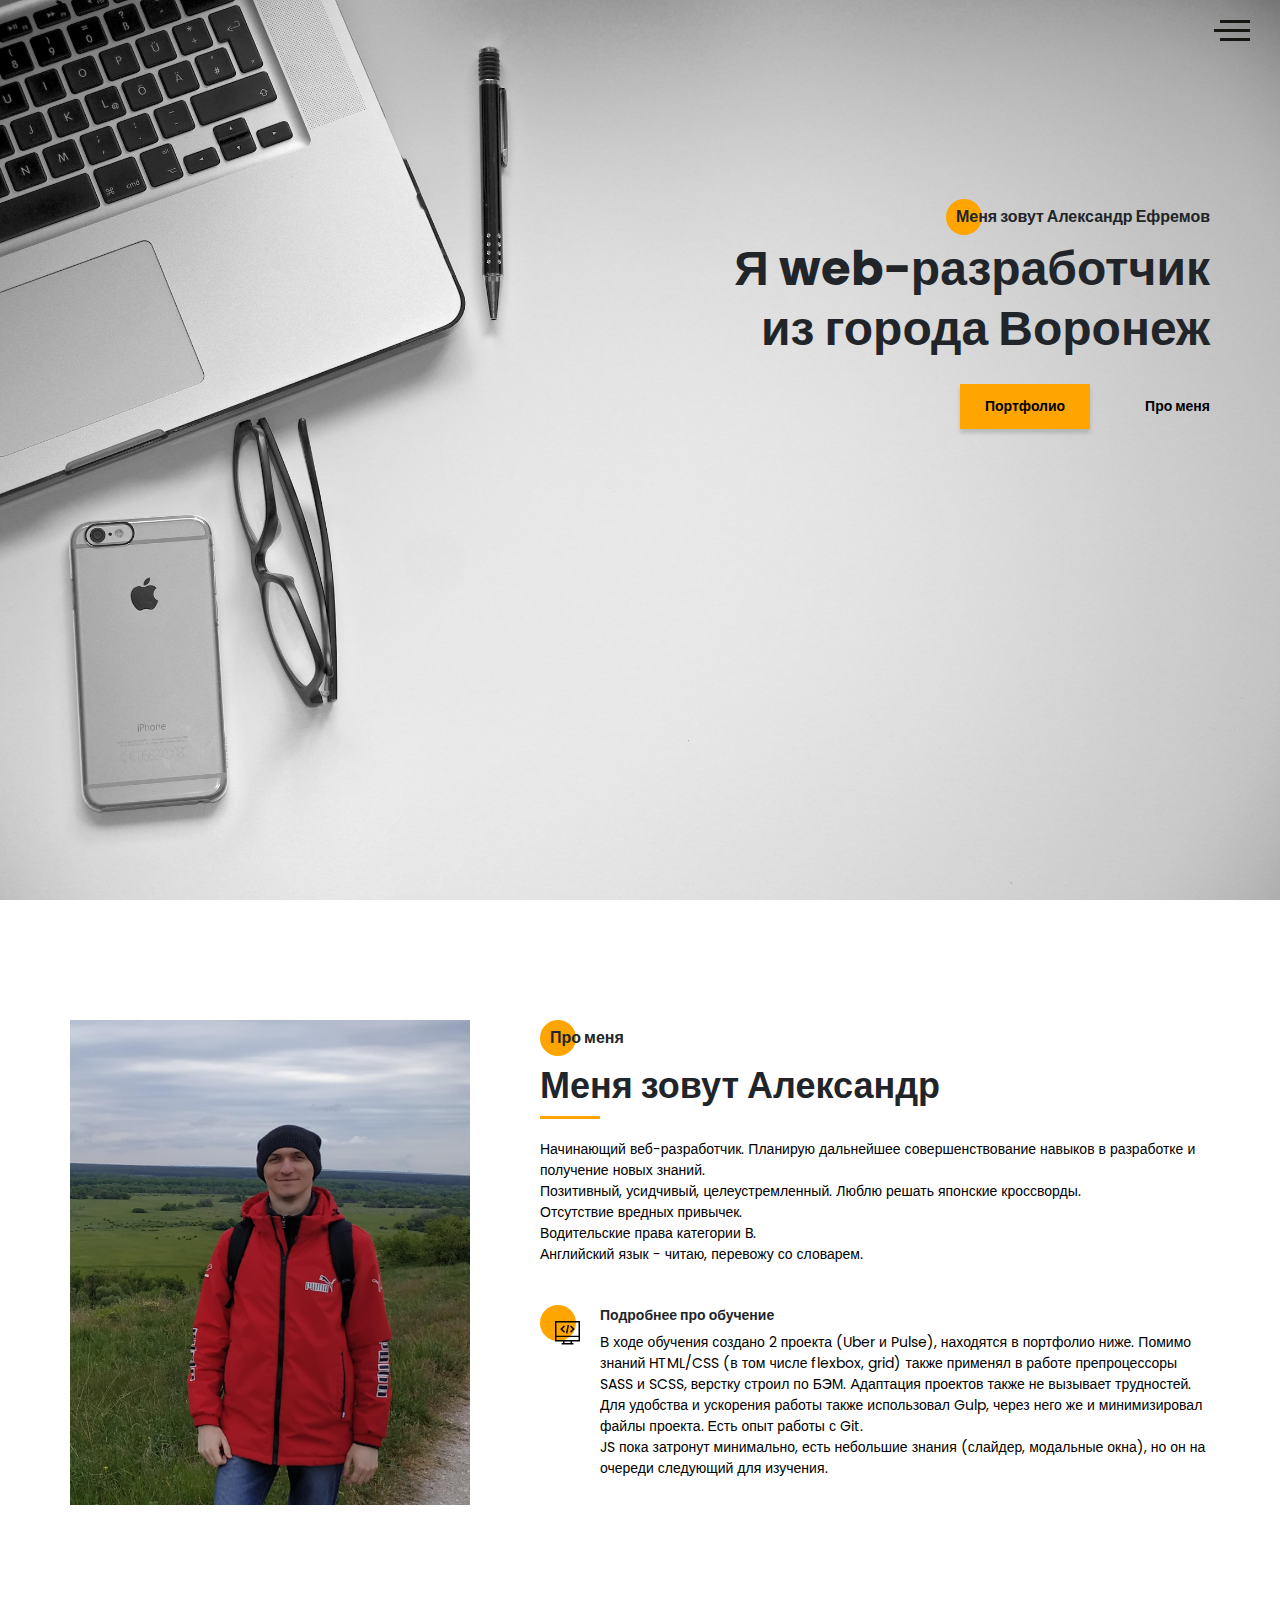
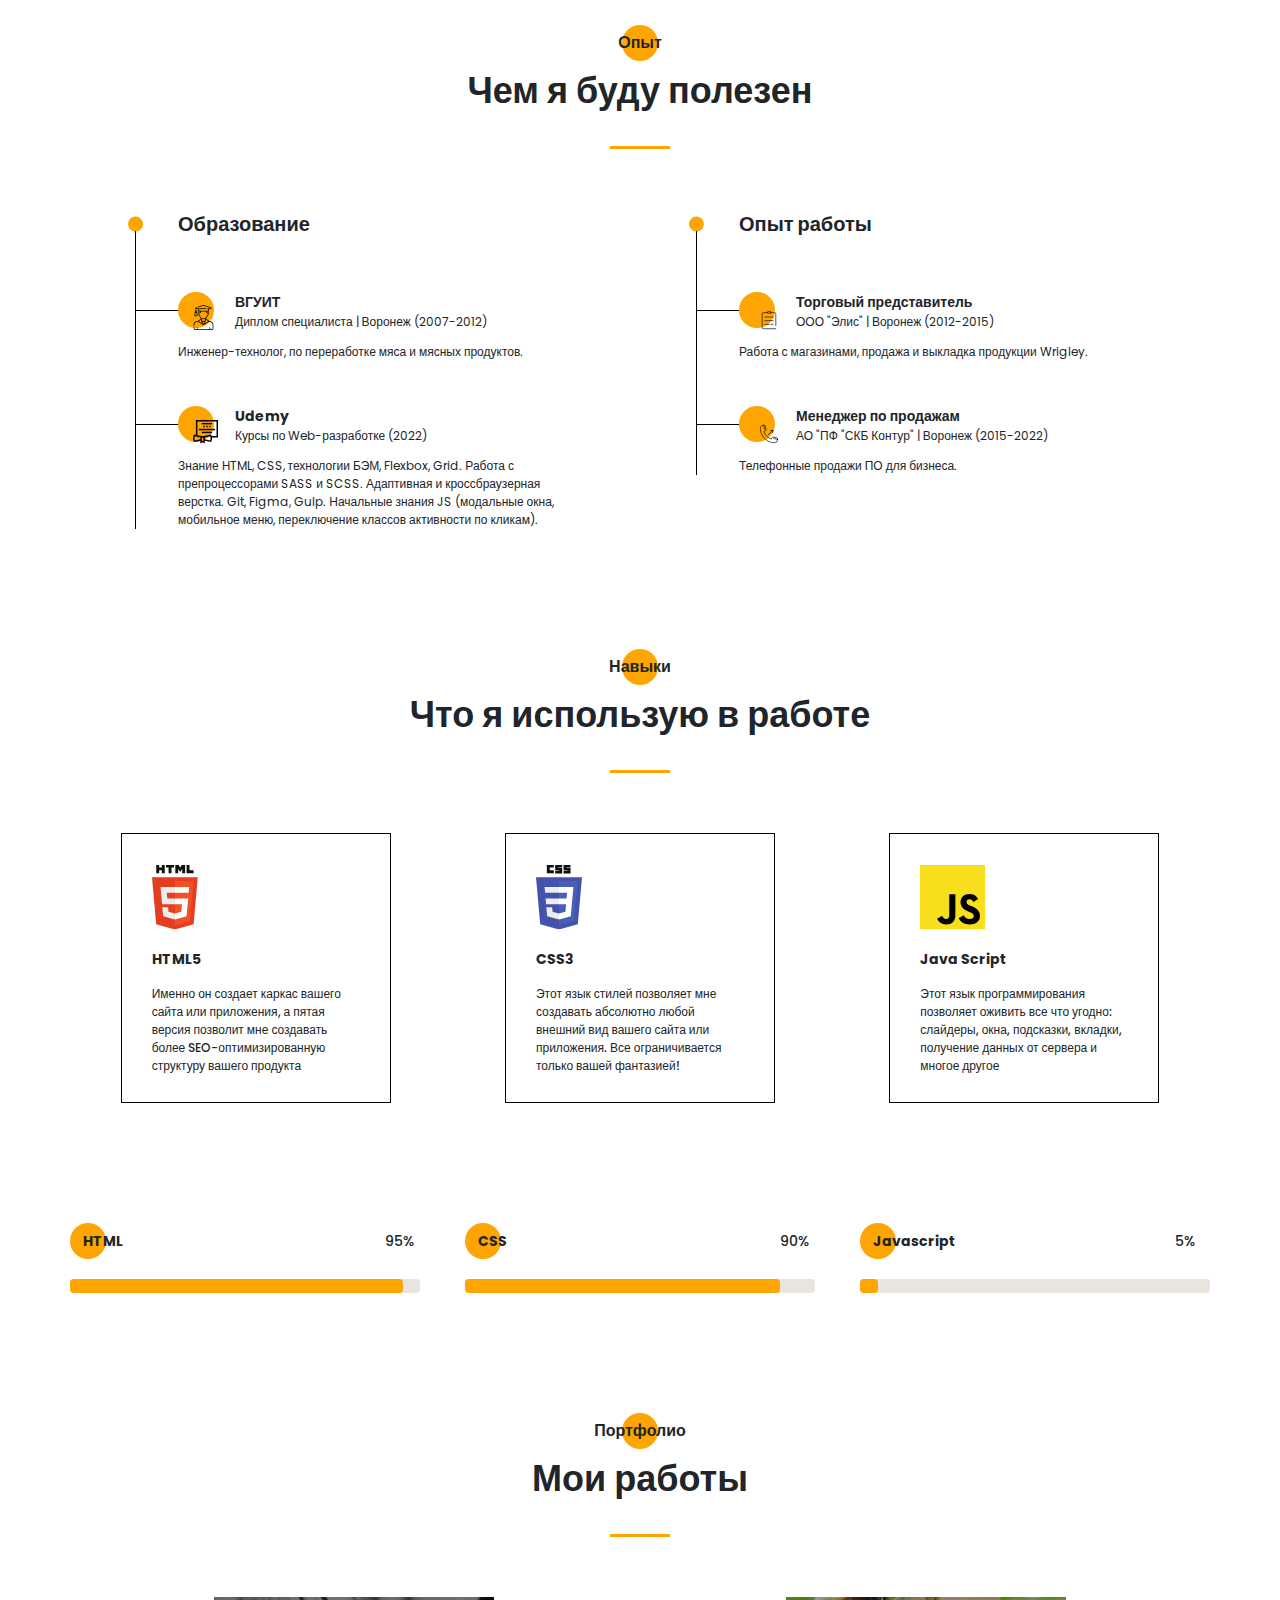
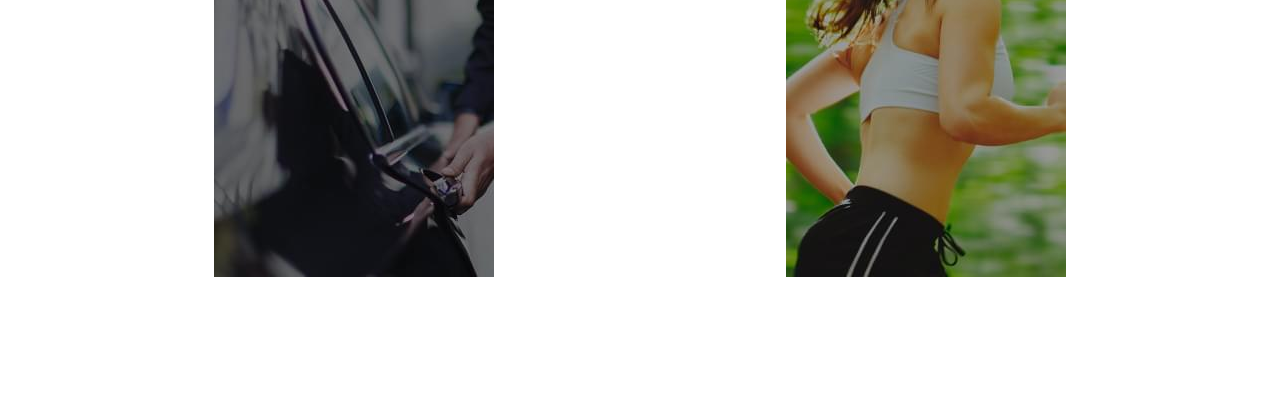
==== commit e77b9c44: "correct" ====
--- a/index.html
+++ b/index.html
@@ -1 +1 @@
-<!DOCTYPE html><html lang="ru"><head><meta charset="UTF-8"><meta http-equiv="X-UA-Compatible" content="IE=edge"><meta name="viewport" content="width=device-width,initial-scale=1"><title>Portfolio</title><meta name="title" content="Мое портфолио"><meta name="description" content="Здесь вы сможете ознакомиться с моими работами и узнать больше обо мне"><!-- Open Graph / Facebook --><meta property="og:type" content="website"><meta property="og:url" content="https://metatags.io/"><meta property="og:title" content="Мое портфолио"><meta property="og:description" content="Здесь вы сможете ознакомиться с моими работами и узнать больше обо мне"><meta property="og:image" content="https://metatags.io/assets/meta-tags-16a33a6a8531e519cc0936fbba0ad904e52d35f34a46c97a2c9f6f7dd7d336f2.png"><!-- Twitter --><meta property="twitter:card" content="summary_large_image"><meta property="twitter:url" content="https://metatags.io/"><meta property="twitter:title" content="Мое портфолио"><meta property="twitter:description" content="Здесь вы сможете ознакомиться с моими работами и узнать больше обо мне"><meta property="twitter:image" content="https://metatags.io/assets/meta-tags-16a33a6a8531e519cc0936fbba0ad904e52d35f34a46c97a2c9f6f7dd7d336f2.png"><!-- Favicon  --><link rel="apple-touch-icon" sizes="57x57" href="icons/favicon//apple-icon-57x57.png"><link rel="apple-touch-icon" sizes="60x60" href="icons/favicon//apple-icon-60x60.png"><link rel="apple-touch-icon" sizes="72x72" href="icons/favicon//apple-icon-72x72.png"><link rel="apple-touch-icon" sizes="76x76" href="icons/favicon//apple-icon-76x76.png"><link rel="apple-touch-icon" sizes="114x114" href="icons/favicon//apple-icon-114x114.png"><link rel="apple-touch-icon" sizes="120x120" href="icons/favicon//apple-icon-120x120.png"><link rel="apple-touch-icon" sizes="144x144" href="icons/favicon//apple-icon-144x144.png"><link rel="apple-touch-icon" sizes="152x152" href="icons/favicon//apple-icon-152x152.png"><link rel="apple-touch-icon" sizes="180x180" href="icons/favicon//apple-icon-180x180.png"><link rel="icon" type="image/png" sizes="192x192" href="icons/favicon//android-icon-192x192.png"><link rel="icon" type="image/png" sizes="32x32" href="icons/favicon//favicon-32x32.png"><link rel="icon" type="image/png" sizes="96x96" href="icons/favicon//favicon-96x96.png"><link rel="icon" type="image/png" sizes="16x16" href="icons/favicon//favicon-16x16.png"><link rel="manifest" href="icons/favicon//manifest.json"><meta name="msapplication-TileColor" content="#ffffff"><meta name="msapplication-TileImage" content="icons/favicon//ms-icon-144x144.png"><meta name="theme-color" content="#ffffff"><link rel="stylesheet" href="css/style.min.css"></head><body><aside class="sidepanel"><a href="https://t.me/Alleksander90" class="sidepanel__link"><svg width="20" height="20" viewBox="0 0 30 30" fill="none" xmlns="http://www.w3.org/2000/svg"><path d="M15 30C23.2863 30 30 23.2863 30 15C30 6.71375 23.2863 0 15 0C6.71375 0 0 6.71375 0 15C0 23.2863 6.71375 30 15 30ZM6.86375 14.675L21.3263 9.09875C21.9975 8.85625 22.5837 9.2625 22.3662 10.2775L22.3675 10.2762L19.905 21.8775C19.7225 22.7 19.2337 22.9 18.55 22.5125L14.8 19.7487L12.9912 21.4913C12.7912 21.6913 12.6225 21.86 12.235 21.86L12.5013 18.0438L19.4513 11.765C19.7537 11.4987 19.3837 11.3488 18.985 11.6138L10.3963 17.0212L6.69375 15.8663C5.89 15.6112 5.8725 15.0625 6.86375 14.675Z" fill="black"/></svg> </a><a href="https://vk.com/id25070787" class="sidepanel__link"><svg width="20" height="20" xmlns="http://www.w3.org/2000/svg" viewBox="0 0 99.37 56.7"><defs><style>.cls-1{fill:#000;}</style></defs><g id="Слой_2" data-name="Слой 2"><g id="Layer_1" data-name="Layer 1"><path class="cls-1" d="M0,3.93A4.25,4.25,0,0,1,3.46,2.59c4.5,0,9-.06,13.48,0a4.46,4.46,0,0,1,4.25,2.92Q25,13.31,29,21a17.1,17.1,0,0,0,4.55,5.73,5.58,5.58,0,0,0,1.5.85,1.8,1.8,0,0,0,2.6-1.05,18.9,18.9,0,0,0,1.08-4,39.75,39.75,0,0,0-.25-14A5.14,5.14,0,0,0,34,4.28c-1.22-.25-1.32-.59-.48-1.53A7.22,7.22,0,0,1,38.31.51a56.27,56.27,0,0,1,16,.13c2.68.47,3.53,1.44,3.79,4.25a75.08,75.08,0,0,1,0,7.94c0,3-.18,6-.14,8.92a13.49,13.49,0,0,0,.6,4c.68,2.09,2.26,2.36,4,.94,2.57-2.17,4.29-5,6.07-7.75A80.08,80.08,0,0,0,75.46,5.49c1-2.48,1.46-2.75,4.09-2.76,5.24,0,10.47-.11,15.71-.15a8.23,8.23,0,0,1,1.92.18c1.82.41,2.59,1.41,2,3.16a26.45,26.45,0,0,1-2.83,6.21c-3,4.53-6.34,8.88-9.52,13.31-1,1.39-2,2.75-2.93,4.22A4,4,0,0,0,84.51,35c2.27,2.34,4.65,4.58,6.95,6.89a39.68,39.68,0,0,1,6.72,8.24,9.37,9.37,0,0,1,1,3.07c.25,1.5-1.15,2.89-2.94,3-1.15.11-2.32.17-3.48.19-3.52.08-7,0-10.56.21a11.76,11.76,0,0,1-9.36-3.84c-2.11-2.13-4.06-4.43-6.13-6.61a16.27,16.27,0,0,0-2.58-2.18c-1.5-1-2.63-.82-3.85.5-1.59,1.72-1.93,3.89-2.15,6.09-.07.74,0,1.49-.1,2.22-.22,2.37-1,3.4-3.32,3.5-5.35.22-10.75.54-15.89-1.47A41.06,41.06,0,0,1,21.68,42.53c-9-11-15.63-23.28-21.29-36.18L0,5.48Z"/></g></g></svg> </a><a href="https://discordapp.com/users/Alleksander#1722" class="sidepanel__link"><svg width="20" height="20" xmlns="http://www.w3.org/2000/svg" viewBox="0 0 640 512"><!--! Font Awesome Free 6.0.0-beta2 by @fontawesome - https://fontawesome.com License - https://fontawesome.com/license/free (Icons: CC BY 4.0, Fonts: SIL OFL 1.1, Code: MIT License) --><path d="M524.531,69.836a1.5,1.5,0,0,0-.764-.7A485.065,485.065,0,0,0,404.081,32.03a1.816,1.816,0,0,0-1.923.91,337.461,337.461,0,0,0-14.9,30.6,447.848,447.848,0,0,0-134.426,0,309.541,309.541,0,0,0-15.135-30.6,1.89,1.89,0,0,0-1.924-.91A483.689,483.689,0,0,0,116.085,69.137a1.712,1.712,0,0,0-.788.676C39.068,183.651,18.186,294.69,28.43,404.354a2.016,2.016,0,0,0,.765,1.375A487.666,487.666,0,0,0,176.02,479.918a1.9,1.9,0,0,0,2.063-.676A348.2,348.2,0,0,0,208.12,430.4a1.86,1.86,0,0,0-1.019-2.588,321.173,321.173,0,0,1-45.868-21.853,1.885,1.885,0,0,1-.185-3.126c3.082-2.309,6.166-4.711,9.109-7.137a1.819,1.819,0,0,1,1.9-.256c96.229,43.917,200.41,43.917,295.5,0a1.812,1.812,0,0,1,1.924.233c2.944,2.426,6.027,4.851,9.132,7.16a1.884,1.884,0,0,1-.162,3.126,301.407,301.407,0,0,1-45.89,21.83,1.875,1.875,0,0,0-1,2.611,391.055,391.055,0,0,0,30.014,48.815,1.864,1.864,0,0,0,2.063.7A486.048,486.048,0,0,0,610.7,405.729a1.882,1.882,0,0,0,.765-1.352C623.729,277.594,590.933,167.465,524.531,69.836ZM222.491,337.58c-28.972,0-52.844-26.587-52.844-59.239S193.056,219.1,222.491,219.1c29.665,0,53.306,26.82,52.843,59.239C275.334,310.993,251.924,337.58,222.491,337.58Zm195.38,0c-28.971,0-52.843-26.587-52.843-59.239S388.437,219.1,417.871,219.1c29.667,0,53.307,26.82,52.844,59.239C470.715,310.993,447.538,337.58,417.871,337.58Z"/></svg> </a><a href="https://github.com/Alleksander" class="sidepanel__link"><svg width="19" height="20" viewBox="0 0 19 20" fill="none" xmlns="http://www.w3.org/2000/svg"><path d="M-4.37114e-07 9.99951C-1.95608e-07 15.5245 4.36167 19.9995 9.74107 19.9995C14.0457 19.9995 17.6962 17.1345 18.9832 13.162C19.0749 12.662 18.7734 12.4787 18.5148 12.4787C18.2835 12.4787 17.6706 12.487 16.8585 12.4912C17.4459 15.2728 15.5517 15.8595 15.5517 15.8595C14.4274 16.3145 14.1267 16.972 14.1267 16.972C13.5228 17.8778 13.5352 16.902 13.5352 16.902C13.603 15.8978 14.5389 15.3703 14.5389 15.3703C16.0283 14.4787 15.5979 13.0295 15.3493 12.4578C14.719 12.3678 14.2903 12.1103 14.0466 11.8245C13.8029 14.0453 12.9652 16.3795 9.23304 16.3795C8.16988 16.3795 7.30085 15.992 6.61933 15.3503C6.37316 15.4628 5.3827 15.8003 4.04116 15.2628C4.04116 15.2628 3.78012 14.4253 5.03988 12.5128C4.82345 11.7128 4.71606 10.8628 4.7111 10.0128C4.71606 9.16284 4.82345 8.31285 5.03988 7.51284C3.78012 5.61285 4.04116 4.77535 4.04116 4.77535C5.3827 4.23785 6.37316 4.57534 6.61933 4.67535C7.30085 4.03785 8.16988 3.65035 9.23304 3.65035C12.9752 3.65035 13.7987 5.98784 14.0383 8.21284C14.3307 7.86284 14.928 7.53784 15.8408 7.53784C17.1444 7.53784 18.1918 7.55034 18.5082 7.55034C18.7635 7.55034 19.0683 7.37534 18.9708 6.86284C17.692 2.86201 14.0391 -0.000488895 9.74107 -0.000488707C4.36167 -0.000488472 -6.7851e-07 4.47701 -4.37114e-07 9.99951Z" fill="#212121"/></svg></a><div class="sidepanel__divider"></div><div class="sidepanel__text"><span>Социальные сети</span></div></aside><div class="menu"><div class="menu__block"><div class="menu__close"><svg width="29" height="30" viewBox="0 0 29 30" fill="none" xmlns="http://www.w3.org/2000/svg"><path d="M17.1568 14.5231L28.4489 3.23075C29.1837 2.49623 29.1837 1.30861 28.4489 0.574085C27.7144 -0.160437 26.5267 -0.160437 25.7922 0.574085L14.4998 11.8665L3.20781 0.574085C2.47295 -0.160437 1.28567 -0.160437 0.551149 0.574085C-0.183716 1.30861 -0.183716 2.49623 0.551149 3.23075L11.8432 14.5231L0.551149 25.8155C-0.183716 26.55 -0.183716 27.7376 0.551149 28.4721C0.917206 28.8385 1.39852 29.0226 1.87948 29.0226C2.36045 29.0226 2.84141 28.8385 3.20781 28.4721L14.4998 17.1798L25.7922 28.4721C26.1586 28.8385 26.6396 29.0226 27.1205 29.0226C27.6015 29.0226 28.0825 28.8385 28.4489 28.4721C29.1837 27.7376 29.1837 26.55 28.4489 25.8155L17.1568 14.5231Z" fill="black"/></svg></div><nav><ul class="menu__list"><li class="menu__link"><a href="#about">ПРО МЕНЯ</a></li><li class="menu__link"><a href="#resume">МОЙ ОПЫТ</a></li><li class="menu__link"><a href="#skills">МОИ НАВЫКИ</a></li><li class="menu__link"><a href="#portfolio">МОИ РАБОТЫ</a></li></ul></nav><div class="menu__social"><a href="https://github.com/Alleksander"><svg width="20" height="19" viewBox="0 0 20 19" fill="none" xmlns="http://www.w3.org/2000/svg"><path d="M10 0C4.475 0 0 4.36167 0 9.74107C0 14.0457 2.865 17.6962 6.8375 18.9832C7.3375 19.0749 7.52083 18.7734 7.52083 18.5148C7.52083 18.2835 7.5125 17.6706 7.50833 16.8585C4.72667 17.4459 4.14 15.5517 4.14 15.5517C3.685 14.4274 3.0275 14.1267 3.0275 14.1267C2.12167 13.5228 3.0975 13.5352 3.0975 13.5352C4.10167 13.603 4.62917 14.5389 4.62917 14.5389C5.52083 16.0283 6.97 15.5979 7.54167 15.3493C7.63167 14.719 7.88917 14.2903 8.175 14.0466C5.95417 13.8029 3.62 12.9652 3.62 9.23304C3.62 8.16988 4.0075 7.30085 4.64917 6.61934C4.53667 6.37317 4.19917 5.3827 4.73667 4.04116C4.73667 4.04116 5.57417 3.78012 7.48667 5.03988C8.28667 4.82345 9.13667 4.71606 9.98667 4.7111C10.8367 4.71606 11.6867 4.82345 12.4867 5.03988C14.3867 3.78012 15.2242 4.04116 15.2242 4.04116C15.7617 5.3827 15.4242 6.37317 15.3242 6.61934C15.9617 7.30085 16.3492 8.16988 16.3492 9.23304C16.3492 12.9752 14.0117 13.7987 11.7867 14.0383C12.1367 14.3307 12.4617 14.928 12.4617 15.8408C12.4617 17.1444 12.4492 18.1918 12.4492 18.5082C12.4492 18.7635 12.6242 19.0683 13.1367 18.9708C17.1375 17.692 20 14.0391 20 9.74107C20 4.36167 15.5225 0 10 0Z" fill="#212121"/></svg> </a><a href="https://vk.com/id25070787"><svg width="20" height="20" xmlns="http://www.w3.org/2000/svg" viewBox="0 0 99.37 56.7"><defs><style>.cls-1{fill:#000;}</style></defs><g data-name="Слой 2"><g data-name="Layer 1"><path class="cls-1" d="M0,3.93A4.25,4.25,0,0,1,3.46,2.59c4.5,0,9-.06,13.48,0a4.46,4.46,0,0,1,4.25,2.92Q25,13.31,29,21a17.1,17.1,0,0,0,4.55,5.73,5.58,5.58,0,0,0,1.5.85,1.8,1.8,0,0,0,2.6-1.05,18.9,18.9,0,0,0,1.08-4,39.75,39.75,0,0,0-.25-14A5.14,5.14,0,0,0,34,4.28c-1.22-.25-1.32-.59-.48-1.53A7.22,7.22,0,0,1,38.31.51a56.27,56.27,0,0,1,16,.13c2.68.47,3.53,1.44,3.79,4.25a75.08,75.08,0,0,1,0,7.94c0,3-.18,6-.14,8.92a13.49,13.49,0,0,0,.6,4c.68,2.09,2.26,2.36,4,.94,2.57-2.17,4.29-5,6.07-7.75A80.08,80.08,0,0,0,75.46,5.49c1-2.48,1.46-2.75,4.09-2.76,5.24,0,10.47-.11,15.71-.15a8.23,8.23,0,0,1,1.92.18c1.82.41,2.59,1.41,2,3.16a26.45,26.45,0,0,1-2.83,6.21c-3,4.53-6.34,8.88-9.52,13.31-1,1.39-2,2.75-2.93,4.22A4,4,0,0,0,84.51,35c2.27,2.34,4.65,4.58,6.95,6.89a39.68,39.68,0,0,1,6.72,8.24,9.37,9.37,0,0,1,1,3.07c.25,1.5-1.15,2.89-2.94,3-1.15.11-2.32.17-3.48.19-3.52.08-7,0-10.56.21a11.76,11.76,0,0,1-9.36-3.84c-2.11-2.13-4.06-4.43-6.13-6.61a16.27,16.27,0,0,0-2.58-2.18c-1.5-1-2.63-.82-3.85.5-1.59,1.72-1.93,3.89-2.15,6.09-.07.74,0,1.49-.1,2.22-.22,2.37-1,3.4-3.32,3.5-5.35.22-10.75.54-15.89-1.47A41.06,41.06,0,0,1,21.68,42.53c-9-11-15.63-23.28-21.29-36.18L0,5.48Z"/></g></g></svg> </a><a href="https://discordapp.com/users/Alleksander#1722"><svg width="20" height="20" xmlns="http://www.w3.org/2000/svg" viewBox="0 0 640 512"><!--! Font Awesome Free 6.0.0-beta2 by @fontawesome - https://fontawesome.com License - https://fontawesome.com/license/free (Icons: CC BY 4.0, Fonts: SIL OFL 1.1, Code: MIT License) --><path d="M524.531,69.836a1.5,1.5,0,0,0-.764-.7A485.065,485.065,0,0,0,404.081,32.03a1.816,1.816,0,0,0-1.923.91,337.461,337.461,0,0,0-14.9,30.6,447.848,447.848,0,0,0-134.426,0,309.541,309.541,0,0,0-15.135-30.6,1.89,1.89,0,0,0-1.924-.91A483.689,483.689,0,0,0,116.085,69.137a1.712,1.712,0,0,0-.788.676C39.068,183.651,18.186,294.69,28.43,404.354a2.016,2.016,0,0,0,.765,1.375A487.666,487.666,0,0,0,176.02,479.918a1.9,1.9,0,0,0,2.063-.676A348.2,348.2,0,0,0,208.12,430.4a1.86,1.86,0,0,0-1.019-2.588,321.173,321.173,0,0,1-45.868-21.853,1.885,1.885,0,0,1-.185-3.126c3.082-2.309,6.166-4.711,9.109-7.137a1.819,1.819,0,0,1,1.9-.256c96.229,43.917,200.41,43.917,295.5,0a1.812,1.812,0,0,1,1.924.233c2.944,2.426,6.027,4.851,9.132,7.16a1.884,1.884,0,0,1-.162,3.126,301.407,301.407,0,0,1-45.89,21.83,1.875,1.875,0,0,0-1,2.611,391.055,391.055,0,0,0,30.014,48.815,1.864,1.864,0,0,0,2.063.7A486.048,486.048,0,0,0,610.7,405.729a1.882,1.882,0,0,0,.765-1.352C623.729,277.594,590.933,167.465,524.531,69.836ZM222.491,337.58c-28.972,0-52.844-26.587-52.844-59.239S193.056,219.1,222.491,219.1c29.665,0,53.306,26.82,52.843,59.239C275.334,310.993,251.924,337.58,222.491,337.58Zm195.38,0c-28.971,0-52.843-26.587-52.843-59.239S388.437,219.1,417.871,219.1c29.667,0,53.307,26.82,52.844,59.239C470.715,310.993,447.538,337.58,417.871,337.58Z"/></svg> </a><a href="https://t.me/Alleksander90"><svg width="20" height="20" viewBox="0 0 30 30" fill="none" xmlns="http://www.w3.org/2000/svg"><path d="M15 30C23.2863 30 30 23.2863 30 15C30 6.71375 23.2863 0 15 0C6.71375 0 0 6.71375 0 15C0 23.2863 6.71375 30 15 30ZM6.86375 14.675L21.3263 9.09875C21.9975 8.85625 22.5837 9.2625 22.3662 10.2775L22.3675 10.2762L19.905 21.8775C19.7225 22.7 19.2337 22.9 18.55 22.5125L14.8 19.7487L12.9912 21.4913C12.7912 21.6913 12.6225 21.86 12.235 21.86L12.5013 18.0438L19.4513 11.765C19.7537 11.4987 19.3837 11.3488 18.985 11.6138L10.3963 17.0212L6.69375 15.8663C5.89 15.6112 5.8725 15.0625 6.86375 14.675Z" fill="black"/></svg></a></div></div><div class="menu__overlay"></div></div><section class="promo"><div class="hamburger"><span></span> <span class="long"></span> <span></span></div><div class="container"><div class="promo__wrapper"><div class="title title_fz16 promo__subtitle">Меня зовут Александр Ефремов</div><h1 class="title title_fz48 promo__title">Я web-разработчик из города Воронеж</h1><div class="promo__btns"><a href="#portfolio" class="promo__link btn">Портфолио</a> <a href="#about" class="promo__link">Про меня</a></div></div></div></section><section class="about" id="about"><div class="container"><div class="about__main"><div class="about__photo"><picture><source media="(max-width: 576px)" srcset="img/main_Photo-min.jpg"><source media="(min-width: 577px)" srcset="img/main_Photo.jpg"><img src="img/main_Photo.jpg" alt="my_photo"></picture></div><div class="about__info"><h2 class="title title_fz16 about__title">Про меня</h2><div class="title title_fz36 about__subtitle">Меня зовут Александр</div><div class="divider"></div><div class="about__text">Начинающий веб-разработчик. Планирую дальнейшее совершенствование навыков в разработке и получение новых знаний.<br>Позитивный, усидчивый, целеустремленный. Люблю решать японские кроссворды.<br>Отсутствие вредных привычек.<br>Водительские права категории B.<br>Английский язык - читаю, перевожу со словарем.</div></div><div class="about__skills"><div class="about__skills-item"><div class="about__icon"><img src="icons/about_me/web_dev.svg" alt="web development"></div><div class="about__wrapper"><div class="title title_fz14">Подробнее про обучение</div><div class="about__descr">В ходе обучения создано 2 проекта (Uber и Pulse), находятся в портфолио ниже. Помимо знаний HTML/CSS (в том числе flexbox, grid) также применял в работе препроцессоры SASS и SCSS, верстку строил по БЭМ. Адаптация проектов также не вызывает трудностей.<br>Для удобства и ускорения работы также использовал Gulp, через него же и минимизировал файлы проекта. Есть опыт работы с Git.<br>JS пока затронут минимально, есть небольшие знания (слайдер, модальные окна), но он на очереди следующий для изучения.</div></div></div></div></div></div></section><section class="resume" id="resume"><div class="container"><h2 class="title title_fz16 title__section-title">Опыт</h2><div class="title title_fz36 title__section-subtitle">Чем я буду полезен</div><div class="divider"></div><div class="resume__wrapper"><div class="resume__column"><h3 class="title title_fz20 resume__column-title">Образование</h3><ul><li><div class="resume__item"><div class="resume__item-head"><div class="resume__item-icon"><img src="icons/experience/university.svg" alt="univercity"></div><h4 class="title title_fz14">ВГУИТ</h4><div class="resume__item-location">Диплом специалиста | Воронеж (2007-2012)</div></div><div class="resume__item-body">Инженер-технолог, по переработке мяса и мясных продуктов.</div></div></li><li><div class="resume__item"><div class="resume__item-head"><div class="resume__item-icon"><img src="icons/experience/courses.svg" alt="courses"></div><h4 class="title title_fz14">Udemy</h4><div class="resume__item-location">Курсы по Web-разработке (2022)</div></div><div class="resume__item-body">Знание HTML, CSS, технологии БЭМ, Flexbox, Grid. Работа с препроцессорами SASS и SCSS. Адаптивная и кроссбраузерная верстка. Git, Figma, Gulp. Начальные знания JS (модальные окна, мобильное меню, переключеие классов активности по кликам).</div></div></li></ul></div><div class="resume__column"><h3 class="title title_fz20 resume__column-title">Опыт работы</h3><ul><li><div class="resume__item"><div class="resume__item-head"><div class="resume__item-icon"><img src="icons/clipboard.svg" alt="Sales Representative"></div><h4 class="title title_fz14">Торговый представитель</h4><div class="resume__item-location">ООО "Элис" | Воронеж (2012-2015)</div></div><div class="resume__item-body">Работа с магазинами, продажа и выкладка продукции Wrigley.</div></div></li><li><div class="resume__item"><div class="resume__item-head"><div class="resume__item-icon"><img src="icons/phone.svg" alt="Sales Manager"></div><h4 class="title title_fz14">Менеджер по продажам</h4><div class="resume__item-location">АО "ПФ "СКБ Контур" | Воронеж (2015-2022)</div></div><div class="resume__item-body">Телефонные продажи ПО для бизнеса.</div></div></li></ul></div></div></div></section><section class="skills" id="skills"><div class="container"><h2 class="title title_fz16 title__section-title">Навыки</h2><div class="title title_fz36 title__section-subtitle">Что я использую в работе</div><div class="divider"></div><div class="skills__wrapper"><div class="skills__item"><div class="skills__item-icon"><img src="icons/skills/html5.svg" alt="HTML5"></div><div class="title title_fz14">HTML5</div><div class="skills__item-descr">Именно он создает каркас вашего сайта или приложения, а пятая версия позволит мне создавать более SEO-оптимизированную структуру вашего продукта</div></div><div class="skills__item"><div class="skills__item-icon"><img src="icons/skills/css3.svg" alt="CSS3"></div><div class="title title_fz14">CSS3</div><div class="skills__item-descr">Этот язык стилей позволяет мне создавать абсолютно любой внешний вид вашего сайта или приложения. Все ограничивается только вашей фантазией!</div></div><div class="skills__item"><div class="skills__item-icon"><img src="icons/skills/js.svg" alt="JS"></div><div class="title title_fz14">Java Script</div><div class="skills__item-descr">Этот язык программирования позволяет оживить все что угодно: слайдеры, окна, подсказки, вкладки, получение данных от сервера и многое другое</div></div></div></div></section><div class="progress"><div class="container"><div class="progress__wrapper"><div class="progress__item"><div class="title title_fz14 progress__item-title">HTML</div><div class="progress__item-value">95%</div><div class="progress__item-bar"><span></span></div></div><div class="progress__item"><div class="title title_fz14 progress__item-title">CSS</div><div class="progress__item-value">90%</div><div class="progress__item-bar"><span></span></div></div><div class="progress__item"><div class="title title_fz14 progress__item-title">Javascript</div><div class="progress__item-value">5%</div><div class="progress__item-bar"><span></span></div></div></div></div></div><section class="portfolio" id="portfolio"><div class="container"><h2 class="title title_fz16 title__section-title">Портфолио</h2><div class="title title_fz36 title__section-subtitle">Мои работы</div><div class="divider"></div><div class="portfolio__wrapper"><a href="/uber" class="portfolio__item"><img src="img/works/uber.jpg" alt="Uber"> </a><a href="/pulse" class="portfolio__item"><img src="img/works/pulse.jpg" alt="Pulse"></a></div></div></section><script src="js/script.js"></script></body></html>+<!DOCTYPE html><html lang="ru"><head><meta charset="UTF-8"><meta http-equiv="X-UA-Compatible" content="IE=edge"><meta name="viewport" content="width=device-width,initial-scale=1"><title>Portfolio</title><meta name="title" content="Мое портфолио"><meta name="description" content="Здесь вы сможете ознакомиться с моими работами и узнать больше обо мне"><!-- Favicon  --><link rel="icon" type="image/x-icon" href="icons/favicon.ico"><link rel="stylesheet" href="css/style.min.css"></head><body><aside class="sidepanel"><a href="https://t.me/Alleksander90" class="sidepanel__link"><svg width="20" height="20" viewBox="0 0 30 30" fill="none" xmlns="http://www.w3.org/2000/svg"><path d="M15 30C23.2863 30 30 23.2863 30 15C30 6.71375 23.2863 0 15 0C6.71375 0 0 6.71375 0 15C0 23.2863 6.71375 30 15 30ZM6.86375 14.675L21.3263 9.09875C21.9975 8.85625 22.5837 9.2625 22.3662 10.2775L22.3675 10.2762L19.905 21.8775C19.7225 22.7 19.2337 22.9 18.55 22.5125L14.8 19.7487L12.9912 21.4913C12.7912 21.6913 12.6225 21.86 12.235 21.86L12.5013 18.0438L19.4513 11.765C19.7537 11.4987 19.3837 11.3488 18.985 11.6138L10.3963 17.0212L6.69375 15.8663C5.89 15.6112 5.8725 15.0625 6.86375 14.675Z" fill="black"/></svg> </a><a href="https://vk.com/id25070787" class="sidepanel__link"><svg width="20" height="20" xmlns="http://www.w3.org/2000/svg" viewBox="0 0 99.37 56.7"><defs><style>.cls-1{fill:#000;}</style></defs><g id="Слой_2" data-name="Слой 2"><g id="Layer_1" data-name="Layer 1"><path class="cls-1" d="M0,3.93A4.25,4.25,0,0,1,3.46,2.59c4.5,0,9-.06,13.48,0a4.46,4.46,0,0,1,4.25,2.92Q25,13.31,29,21a17.1,17.1,0,0,0,4.55,5.73,5.58,5.58,0,0,0,1.5.85,1.8,1.8,0,0,0,2.6-1.05,18.9,18.9,0,0,0,1.08-4,39.75,39.75,0,0,0-.25-14A5.14,5.14,0,0,0,34,4.28c-1.22-.25-1.32-.59-.48-1.53A7.22,7.22,0,0,1,38.31.51a56.27,56.27,0,0,1,16,.13c2.68.47,3.53,1.44,3.79,4.25a75.08,75.08,0,0,1,0,7.94c0,3-.18,6-.14,8.92a13.49,13.49,0,0,0,.6,4c.68,2.09,2.26,2.36,4,.94,2.57-2.17,4.29-5,6.07-7.75A80.08,80.08,0,0,0,75.46,5.49c1-2.48,1.46-2.75,4.09-2.76,5.24,0,10.47-.11,15.71-.15a8.23,8.23,0,0,1,1.92.18c1.82.41,2.59,1.41,2,3.16a26.45,26.45,0,0,1-2.83,6.21c-3,4.53-6.34,8.88-9.52,13.31-1,1.39-2,2.75-2.93,4.22A4,4,0,0,0,84.51,35c2.27,2.34,4.65,4.58,6.95,6.89a39.68,39.68,0,0,1,6.72,8.24,9.37,9.37,0,0,1,1,3.07c.25,1.5-1.15,2.89-2.94,3-1.15.11-2.32.17-3.48.19-3.52.08-7,0-10.56.21a11.76,11.76,0,0,1-9.36-3.84c-2.11-2.13-4.06-4.43-6.13-6.61a16.27,16.27,0,0,0-2.58-2.18c-1.5-1-2.63-.82-3.85.5-1.59,1.72-1.93,3.89-2.15,6.09-.07.74,0,1.49-.1,2.22-.22,2.37-1,3.4-3.32,3.5-5.35.22-10.75.54-15.89-1.47A41.06,41.06,0,0,1,21.68,42.53c-9-11-15.63-23.28-21.29-36.18L0,5.48Z"/></g></g></svg> </a><a href="https://discordapp.com/users/Alleksander#1722" class="sidepanel__link"><svg width="20" height="20" xmlns="http://www.w3.org/2000/svg" viewBox="0 0 640 512"><!--! Font Awesome Free 6.0.0-beta2 by @fontawesome - https://fontawesome.com License - https://fontawesome.com/license/free (Icons: CC BY 4.0, Fonts: SIL OFL 1.1, Code: MIT License) --><path d="M524.531,69.836a1.5,1.5,0,0,0-.764-.7A485.065,485.065,0,0,0,404.081,32.03a1.816,1.816,0,0,0-1.923.91,337.461,337.461,0,0,0-14.9,30.6,447.848,447.848,0,0,0-134.426,0,309.541,309.541,0,0,0-15.135-30.6,1.89,1.89,0,0,0-1.924-.91A483.689,483.689,0,0,0,116.085,69.137a1.712,1.712,0,0,0-.788.676C39.068,183.651,18.186,294.69,28.43,404.354a2.016,2.016,0,0,0,.765,1.375A487.666,487.666,0,0,0,176.02,479.918a1.9,1.9,0,0,0,2.063-.676A348.2,348.2,0,0,0,208.12,430.4a1.86,1.86,0,0,0-1.019-2.588,321.173,321.173,0,0,1-45.868-21.853,1.885,1.885,0,0,1-.185-3.126c3.082-2.309,6.166-4.711,9.109-7.137a1.819,1.819,0,0,1,1.9-.256c96.229,43.917,200.41,43.917,295.5,0a1.812,1.812,0,0,1,1.924.233c2.944,2.426,6.027,4.851,9.132,7.16a1.884,1.884,0,0,1-.162,3.126,301.407,301.407,0,0,1-45.89,21.83,1.875,1.875,0,0,0-1,2.611,391.055,391.055,0,0,0,30.014,48.815,1.864,1.864,0,0,0,2.063.7A486.048,486.048,0,0,0,610.7,405.729a1.882,1.882,0,0,0,.765-1.352C623.729,277.594,590.933,167.465,524.531,69.836ZM222.491,337.58c-28.972,0-52.844-26.587-52.844-59.239S193.056,219.1,222.491,219.1c29.665,0,53.306,26.82,52.843,59.239C275.334,310.993,251.924,337.58,222.491,337.58Zm195.38,0c-28.971,0-52.843-26.587-52.843-59.239S388.437,219.1,417.871,219.1c29.667,0,53.307,26.82,52.844,59.239C470.715,310.993,447.538,337.58,417.871,337.58Z"/></svg> </a><a href="https://github.com/Alleksander" class="sidepanel__link"><svg width="19" height="20" viewBox="0 0 19 20" fill="none" xmlns="http://www.w3.org/2000/svg"><path d="M-4.37114e-07 9.99951C-1.95608e-07 15.5245 4.36167 19.9995 9.74107 19.9995C14.0457 19.9995 17.6962 17.1345 18.9832 13.162C19.0749 12.662 18.7734 12.4787 18.5148 12.4787C18.2835 12.4787 17.6706 12.487 16.8585 12.4912C17.4459 15.2728 15.5517 15.8595 15.5517 15.8595C14.4274 16.3145 14.1267 16.972 14.1267 16.972C13.5228 17.8778 13.5352 16.902 13.5352 16.902C13.603 15.8978 14.5389 15.3703 14.5389 15.3703C16.0283 14.4787 15.5979 13.0295 15.3493 12.4578C14.719 12.3678 14.2903 12.1103 14.0466 11.8245C13.8029 14.0453 12.9652 16.3795 9.23304 16.3795C8.16988 16.3795 7.30085 15.992 6.61933 15.3503C6.37316 15.4628 5.3827 15.8003 4.04116 15.2628C4.04116 15.2628 3.78012 14.4253 5.03988 12.5128C4.82345 11.7128 4.71606 10.8628 4.7111 10.0128C4.71606 9.16284 4.82345 8.31285 5.03988 7.51284C3.78012 5.61285 4.04116 4.77535 4.04116 4.77535C5.3827 4.23785 6.37316 4.57534 6.61933 4.67535C7.30085 4.03785 8.16988 3.65035 9.23304 3.65035C12.9752 3.65035 13.7987 5.98784 14.0383 8.21284C14.3307 7.86284 14.928 7.53784 15.8408 7.53784C17.1444 7.53784 18.1918 7.55034 18.5082 7.55034C18.7635 7.55034 19.0683 7.37534 18.9708 6.86284C17.692 2.86201 14.0391 -0.000488895 9.74107 -0.000488707C4.36167 -0.000488472 -6.7851e-07 4.47701 -4.37114e-07 9.99951Z" fill="#212121"/></svg></a><div class="sidepanel__divider"></div><div class="sidepanel__text"><span>Социальные сети</span></div></aside><div class="menu"><div class="menu__block"><div class="menu__close"><svg width="29" height="30" viewBox="0 0 29 30" fill="none" xmlns="http://www.w3.org/2000/svg"><path d="M17.1568 14.5231L28.4489 3.23075C29.1837 2.49623 29.1837 1.30861 28.4489 0.574085C27.7144 -0.160437 26.5267 -0.160437 25.7922 0.574085L14.4998 11.8665L3.20781 0.574085C2.47295 -0.160437 1.28567 -0.160437 0.551149 0.574085C-0.183716 1.30861 -0.183716 2.49623 0.551149 3.23075L11.8432 14.5231L0.551149 25.8155C-0.183716 26.55 -0.183716 27.7376 0.551149 28.4721C0.917206 28.8385 1.39852 29.0226 1.87948 29.0226C2.36045 29.0226 2.84141 28.8385 3.20781 28.4721L14.4998 17.1798L25.7922 28.4721C26.1586 28.8385 26.6396 29.0226 27.1205 29.0226C27.6015 29.0226 28.0825 28.8385 28.4489 28.4721C29.1837 27.7376 29.1837 26.55 28.4489 25.8155L17.1568 14.5231Z" fill="black"/></svg></div><nav><ul class="menu__list"><li class="menu__link"><a href="#about">ПРО МЕНЯ</a></li><li class="menu__link"><a href="#resume">МОЙ ОПЫТ</a></li><li class="menu__link"><a href="#skills">МОИ НАВЫКИ</a></li><li class="menu__link"><a href="#portfolio">МОИ РАБОТЫ</a></li></ul></nav><div class="menu__social"><a href="https://github.com/Alleksander"><svg width="20" height="19" viewBox="0 0 20 19" fill="none" xmlns="http://www.w3.org/2000/svg"><path d="M10 0C4.475 0 0 4.36167 0 9.74107C0 14.0457 2.865 17.6962 6.8375 18.9832C7.3375 19.0749 7.52083 18.7734 7.52083 18.5148C7.52083 18.2835 7.5125 17.6706 7.50833 16.8585C4.72667 17.4459 4.14 15.5517 4.14 15.5517C3.685 14.4274 3.0275 14.1267 3.0275 14.1267C2.12167 13.5228 3.0975 13.5352 3.0975 13.5352C4.10167 13.603 4.62917 14.5389 4.62917 14.5389C5.52083 16.0283 6.97 15.5979 7.54167 15.3493C7.63167 14.719 7.88917 14.2903 8.175 14.0466C5.95417 13.8029 3.62 12.9652 3.62 9.23304C3.62 8.16988 4.0075 7.30085 4.64917 6.61934C4.53667 6.37317 4.19917 5.3827 4.73667 4.04116C4.73667 4.04116 5.57417 3.78012 7.48667 5.03988C8.28667 4.82345 9.13667 4.71606 9.98667 4.7111C10.8367 4.71606 11.6867 4.82345 12.4867 5.03988C14.3867 3.78012 15.2242 4.04116 15.2242 4.04116C15.7617 5.3827 15.4242 6.37317 15.3242 6.61934C15.9617 7.30085 16.3492 8.16988 16.3492 9.23304C16.3492 12.9752 14.0117 13.7987 11.7867 14.0383C12.1367 14.3307 12.4617 14.928 12.4617 15.8408C12.4617 17.1444 12.4492 18.1918 12.4492 18.5082C12.4492 18.7635 12.6242 19.0683 13.1367 18.9708C17.1375 17.692 20 14.0391 20 9.74107C20 4.36167 15.5225 0 10 0Z" fill="#212121"/></svg> </a><a href="https://vk.com/id25070787"><svg width="20" height="20" xmlns="http://www.w3.org/2000/svg" viewBox="0 0 99.37 56.7"><defs><style>.cls-1{fill:#000;}</style></defs><g data-name="Слой 2"><g data-name="Layer 1"><path class="cls-1" d="M0,3.93A4.25,4.25,0,0,1,3.46,2.59c4.5,0,9-.06,13.48,0a4.46,4.46,0,0,1,4.25,2.92Q25,13.31,29,21a17.1,17.1,0,0,0,4.55,5.73,5.58,5.58,0,0,0,1.5.85,1.8,1.8,0,0,0,2.6-1.05,18.9,18.9,0,0,0,1.08-4,39.75,39.75,0,0,0-.25-14A5.14,5.14,0,0,0,34,4.28c-1.22-.25-1.32-.59-.48-1.53A7.22,7.22,0,0,1,38.31.51a56.27,56.27,0,0,1,16,.13c2.68.47,3.53,1.44,3.79,4.25a75.08,75.08,0,0,1,0,7.94c0,3-.18,6-.14,8.92a13.49,13.49,0,0,0,.6,4c.68,2.09,2.26,2.36,4,.94,2.57-2.17,4.29-5,6.07-7.75A80.08,80.08,0,0,0,75.46,5.49c1-2.48,1.46-2.75,4.09-2.76,5.24,0,10.47-.11,15.71-.15a8.23,8.23,0,0,1,1.92.18c1.82.41,2.59,1.41,2,3.16a26.45,26.45,0,0,1-2.83,6.21c-3,4.53-6.34,8.88-9.52,13.31-1,1.39-2,2.75-2.93,4.22A4,4,0,0,0,84.51,35c2.27,2.34,4.65,4.58,6.95,6.89a39.68,39.68,0,0,1,6.72,8.24,9.37,9.37,0,0,1,1,3.07c.25,1.5-1.15,2.89-2.94,3-1.15.11-2.32.17-3.48.19-3.52.08-7,0-10.56.21a11.76,11.76,0,0,1-9.36-3.84c-2.11-2.13-4.06-4.43-6.13-6.61a16.27,16.27,0,0,0-2.58-2.18c-1.5-1-2.63-.82-3.85.5-1.59,1.72-1.93,3.89-2.15,6.09-.07.74,0,1.49-.1,2.22-.22,2.37-1,3.4-3.32,3.5-5.35.22-10.75.54-15.89-1.47A41.06,41.06,0,0,1,21.68,42.53c-9-11-15.63-23.28-21.29-36.18L0,5.48Z"/></g></g></svg> </a><a href="https://discordapp.com/users/Alleksander#1722"><svg width="20" height="20" xmlns="http://www.w3.org/2000/svg" viewBox="0 0 640 512"><!--! Font Awesome Free 6.0.0-beta2 by @fontawesome - https://fontawesome.com License - https://fontawesome.com/license/free (Icons: CC BY 4.0, Fonts: SIL OFL 1.1, Code: MIT License) --><path d="M524.531,69.836a1.5,1.5,0,0,0-.764-.7A485.065,485.065,0,0,0,404.081,32.03a1.816,1.816,0,0,0-1.923.91,337.461,337.461,0,0,0-14.9,30.6,447.848,447.848,0,0,0-134.426,0,309.541,309.541,0,0,0-15.135-30.6,1.89,1.89,0,0,0-1.924-.91A483.689,483.689,0,0,0,116.085,69.137a1.712,1.712,0,0,0-.788.676C39.068,183.651,18.186,294.69,28.43,404.354a2.016,2.016,0,0,0,.765,1.375A487.666,487.666,0,0,0,176.02,479.918a1.9,1.9,0,0,0,2.063-.676A348.2,348.2,0,0,0,208.12,430.4a1.86,1.86,0,0,0-1.019-2.588,321.173,321.173,0,0,1-45.868-21.853,1.885,1.885,0,0,1-.185-3.126c3.082-2.309,6.166-4.711,9.109-7.137a1.819,1.819,0,0,1,1.9-.256c96.229,43.917,200.41,43.917,295.5,0a1.812,1.812,0,0,1,1.924.233c2.944,2.426,6.027,4.851,9.132,7.16a1.884,1.884,0,0,1-.162,3.126,301.407,301.407,0,0,1-45.89,21.83,1.875,1.875,0,0,0-1,2.611,391.055,391.055,0,0,0,30.014,48.815,1.864,1.864,0,0,0,2.063.7A486.048,486.048,0,0,0,610.7,405.729a1.882,1.882,0,0,0,.765-1.352C623.729,277.594,590.933,167.465,524.531,69.836ZM222.491,337.58c-28.972,0-52.844-26.587-52.844-59.239S193.056,219.1,222.491,219.1c29.665,0,53.306,26.82,52.843,59.239C275.334,310.993,251.924,337.58,222.491,337.58Zm195.38,0c-28.971,0-52.843-26.587-52.843-59.239S388.437,219.1,417.871,219.1c29.667,0,53.307,26.82,52.844,59.239C470.715,310.993,447.538,337.58,417.871,337.58Z"/></svg> </a><a href="https://t.me/Alleksander90"><svg width="20" height="20" viewBox="0 0 30 30" fill="none" xmlns="http://www.w3.org/2000/svg"><path d="M15 30C23.2863 30 30 23.2863 30 15C30 6.71375 23.2863 0 15 0C6.71375 0 0 6.71375 0 15C0 23.2863 6.71375 30 15 30ZM6.86375 14.675L21.3263 9.09875C21.9975 8.85625 22.5837 9.2625 22.3662 10.2775L22.3675 10.2762L19.905 21.8775C19.7225 22.7 19.2337 22.9 18.55 22.5125L14.8 19.7487L12.9912 21.4913C12.7912 21.6913 12.6225 21.86 12.235 21.86L12.5013 18.0438L19.4513 11.765C19.7537 11.4987 19.3837 11.3488 18.985 11.6138L10.3963 17.0212L6.69375 15.8663C5.89 15.6112 5.8725 15.0625 6.86375 14.675Z" fill="black"/></svg></a></div></div><div class="menu__overlay"></div></div><section class="promo"><div class="hamburger"><span></span> <span class="long"></span> <span></span></div><div class="container"><div class="promo__wrapper"><div class="title title_fz16 promo__subtitle">Меня зовут Александр Ефремов</div><h1 class="title title_fz48 promo__title">Я web-разработчик из города Воронеж</h1><div class="promo__btns"><a href="#portfolio" class="promo__link btn">Портфолио</a> <a href="#about" class="promo__link">Про меня</a></div></div></div></section><section class="about" id="about"><div class="container"><div class="about__main"><div class="about__photo"><picture><source media="(max-width: 576px)" srcset="img/main_Photo-min.jpg"><source media="(min-width: 577px)" srcset="img/main_Photo.jpg"><img src="img/main_Photo.jpg" alt="my_photo"></picture></div><div class="about__info"><h2 class="title title_fz16 about__title">Про меня</h2><div class="title title_fz36 about__subtitle">Меня зовут Александр</div><div class="divider"></div><div class="about__text">Начинающий веб-разработчик. Планирую дальнейшее совершенствование навыков в разработке и получение новых знаний.<br>Позитивный, усидчивый, целеустремленный. Люблю решать японские кроссворды.<br>Отсутствие вредных привычек.<br>Водительские права категории B.<br>Английский язык - читаю, перевожу со словарем.</div></div><div class="about__skills"><div class="about__skills-item"><div class="about__icon"><img src="icons/about_me/web_dev.svg" alt="web development"></div><div class="about__wrapper"><div class="title title_fz14">Подробнее про обучение</div><div class="about__descr">В ходе обучения создано 2 проекта (Uber и Pulse), находятся в портфолио ниже. Помимо знаний HTML/CSS (в том числе flexbox, grid) также применял в работе препроцессоры SASS и SCSS, верстку строил по БЭМ. Адаптация проектов также не вызывает трудностей.<br>Для удобства и ускорения работы также использовал Gulp, через него же и минимизировал файлы проекта. Есть опыт работы с Git.<br>JS пока затронут минимально, есть небольшие знания (слайдер, модальные окна), но он на очереди следующий для изучения.</div></div></div></div></div></div></section><section class="resume" id="resume"><div class="container"><h2 class="title title_fz16 title__section-title">Опыт</h2><div class="title title_fz36 title__section-subtitle">Чем я буду полезен</div><div class="divider"></div><div class="resume__wrapper"><div class="resume__column"><h3 class="title title_fz20 resume__column-title">Образование</h3><ul><li><div class="resume__item"><div class="resume__item-head"><div class="resume__item-icon"><img src="icons/experience/university.svg" alt="univercity"></div><h4 class="title title_fz14">ВГУИТ</h4><div class="resume__item-location">Диплом специалиста | Воронеж (2007-2012)</div></div><div class="resume__item-body">Инженер-технолог, по переработке мяса и мясных продуктов.</div></div></li><li><div class="resume__item"><div class="resume__item-head"><div class="resume__item-icon"><img src="icons/experience/courses.svg" alt="courses"></div><h4 class="title title_fz14">Udemy</h4><div class="resume__item-location">Курсы по Web-разработке (2022)</div></div><div class="resume__item-body">Знание HTML, CSS, технологии БЭМ, Flexbox, Grid. Работа с препроцессорами SASS и SCSS. Адаптивная и кроссбраузерная верстка. Git, Figma, Gulp. Начальные знания JS (модальные окна, мобильное меню, переключение классов активности по кликам).</div></div></li></ul></div><div class="resume__column"><h3 class="title title_fz20 resume__column-title">Опыт работы</h3><ul><li><div class="resume__item"><div class="resume__item-head"><div class="resume__item-icon"><img src="icons/clipboard.svg" alt="Sales Representative"></div><h4 class="title title_fz14">Торговый представитель</h4><div class="resume__item-location">ООО "Элис" | Воронеж (2012-2015)</div></div><div class="resume__item-body">Работа с магазинами, продажа и выкладка продукции Wrigley.</div></div></li><li><div class="resume__item"><div class="resume__item-head"><div class="resume__item-icon"><img src="icons/phone.svg" alt="Sales Manager"></div><h4 class="title title_fz14">Менеджер по продажам</h4><div class="resume__item-location">АО "ПФ "СКБ Контур" | Воронеж (2015-2022)</div></div><div class="resume__item-body">Телефонные продажи ПО для бизнеса.</div></div></li></ul></div></div></div></section><section class="skills" id="skills"><div class="container"><h2 class="title title_fz16 title__section-title">Навыки</h2><div class="title title_fz36 title__section-subtitle">Что я использую в работе</div><div class="divider"></div><div class="skills__wrapper"><div class="skills__item"><div class="skills__item-icon"><img src="icons/skills/html5.svg" alt="HTML5"></div><div class="title title_fz14">HTML5</div><div class="skills__item-descr">Именно он создает каркас вашего сайта или приложения, а пятая версия позволит мне создавать более SEO-оптимизированную структуру вашего продукта</div></div><div class="skills__item"><div class="skills__item-icon"><img src="icons/skills/css3.svg" alt="CSS3"></div><div class="title title_fz14">CSS3</div><div class="skills__item-descr">Этот язык стилей позволяет мне создавать абсолютно любой внешний вид вашего сайта или приложения. Все ограничивается только вашей фантазией!</div></div><div class="skills__item"><div class="skills__item-icon"><img src="icons/skills/js.svg" alt="JS"></div><div class="title title_fz14">Java Script</div><div class="skills__item-descr">Этот язык программирования позволяет оживить все что угодно: слайдеры, окна, подсказки, вкладки, получение данных от сервера и многое другое</div></div></div></div></section><div class="progress"><div class="container"><div class="progress__wrapper"><div class="progress__item"><div class="title title_fz14 progress__item-title">HTML</div><div class="progress__item-value">95%</div><div class="progress__item-bar"><span></span></div></div><div class="progress__item"><div class="title title_fz14 progress__item-title">CSS</div><div class="progress__item-value">90%</div><div class="progress__item-bar"><span></span></div></div><div class="progress__item"><div class="title title_fz14 progress__item-title">Javascript</div><div class="progress__item-value">5%</div><div class="progress__item-bar"><span></span></div></div></div></div></div><section class="portfolio" id="portfolio"><div class="container"><h2 class="title title_fz16 title__section-title">Портфолио</h2><div class="title title_fz36 title__section-subtitle">Мои работы</div><div class="divider"></div><div class="portfolio__wrapper"><a href="/uber" class="portfolio__item"><img src="img/works/uber.jpg" alt="Uber"> </a><a href="/pulse" class="portfolio__item"><img src="img/works/pulse.jpg" alt="Pulse"></a></div></div></section><script src="js/script.js"></script></body></html>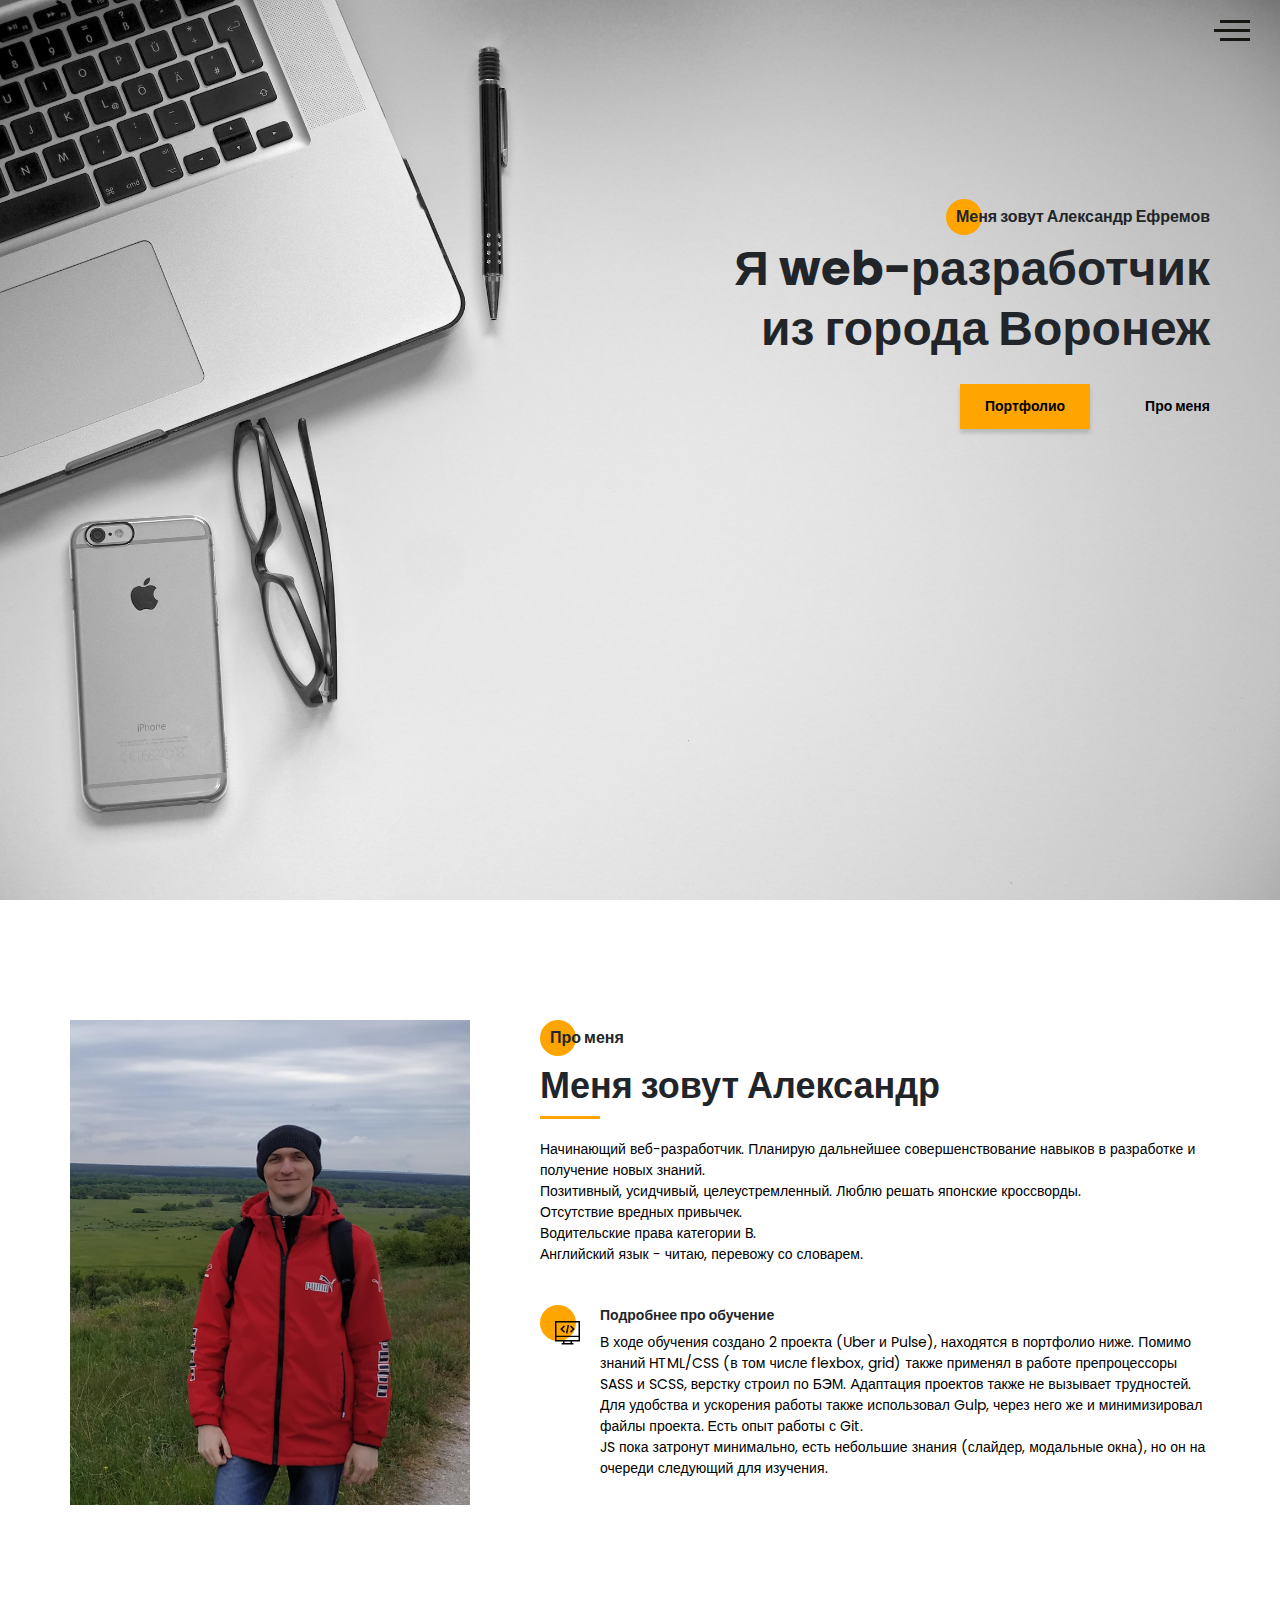
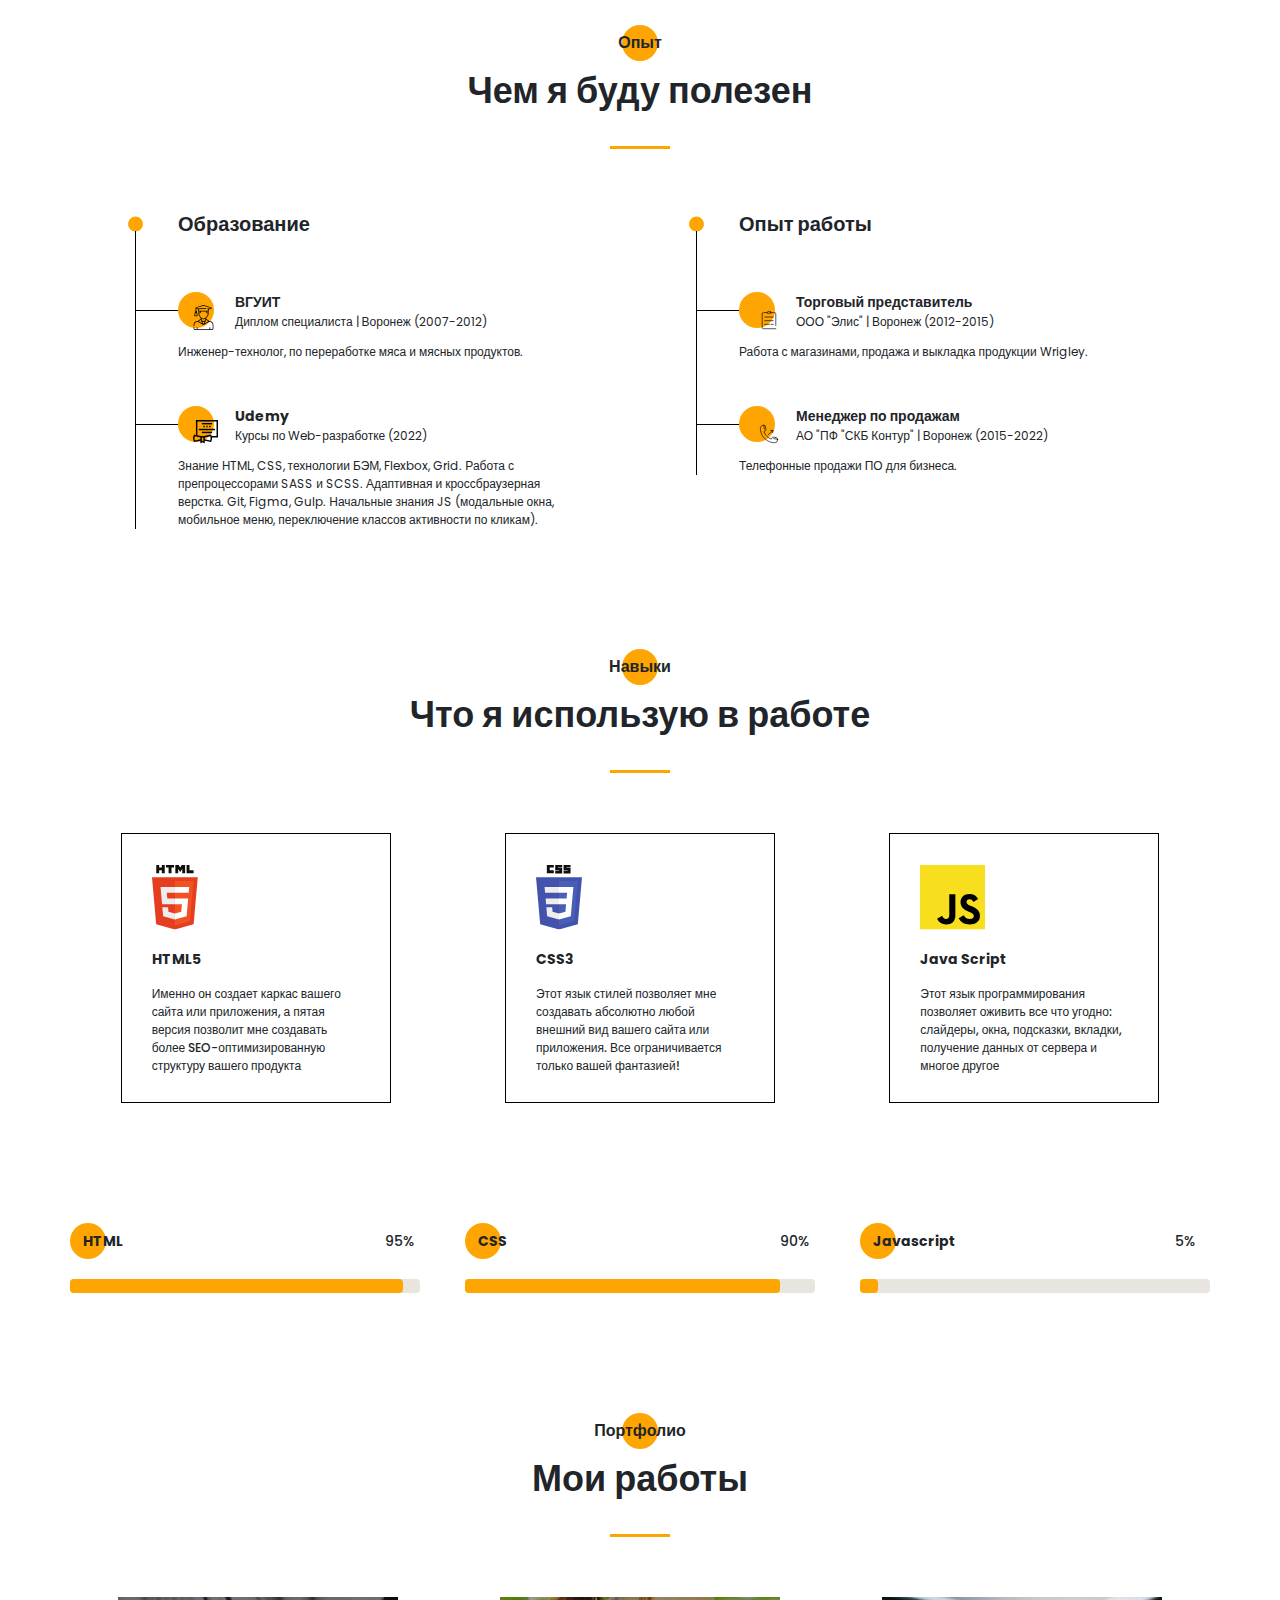
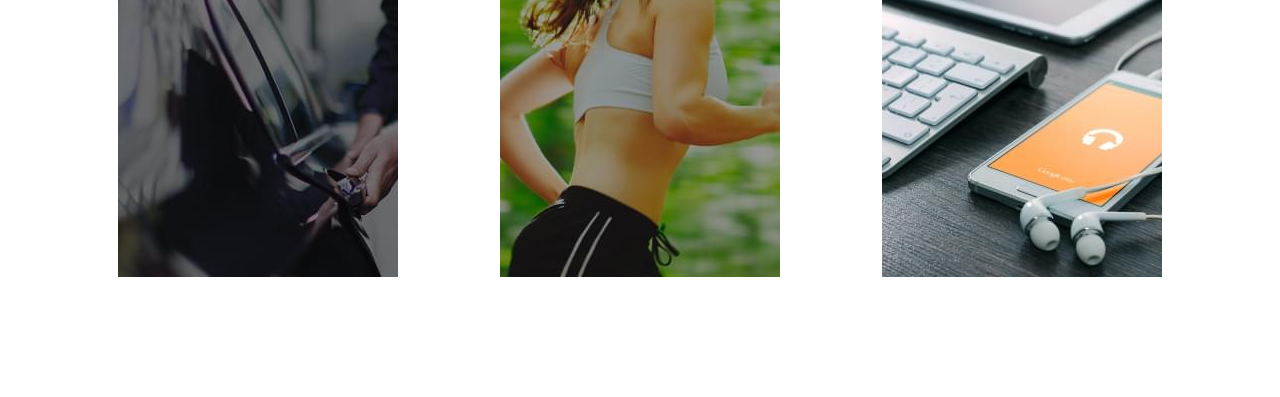
==== commit bb141499: "project Gogain has been added to the portfolio website" ====
--- a/index.html
+++ b/index.html
@@ -1 +1 @@
-<!DOCTYPE html><html lang="ru"><head><meta charset="UTF-8"><meta http-equiv="X-UA-Compatible" content="IE=edge"><meta name="viewport" content="width=device-width,initial-scale=1"><title>Portfolio</title><meta name="title" content="Мое портфолио"><meta name="description" content="Здесь вы сможете ознакомиться с моими работами и узнать больше обо мне"><!-- Favicon  --><link rel="icon" type="image/x-icon" href="icons/favicon.ico"><link rel="stylesheet" href="css/style.min.css"></head><body><aside class="sidepanel"><a href="https://t.me/Alleksander90" class="sidepanel__link"><svg width="20" height="20" viewBox="0 0 30 30" fill="none" xmlns="http://www.w3.org/2000/svg"><path d="M15 30C23.2863 30 30 23.2863 30 15C30 6.71375 23.2863 0 15 0C6.71375 0 0 6.71375 0 15C0 23.2863 6.71375 30 15 30ZM6.86375 14.675L21.3263 9.09875C21.9975 8.85625 22.5837 9.2625 22.3662 10.2775L22.3675 10.2762L19.905 21.8775C19.7225 22.7 19.2337 22.9 18.55 22.5125L14.8 19.7487L12.9912 21.4913C12.7912 21.6913 12.6225 21.86 12.235 21.86L12.5013 18.0438L19.4513 11.765C19.7537 11.4987 19.3837 11.3488 18.985 11.6138L10.3963 17.0212L6.69375 15.8663C5.89 15.6112 5.8725 15.0625 6.86375 14.675Z" fill="black"/></svg> </a><a href="https://vk.com/id25070787" class="sidepanel__link"><svg width="20" height="20" xmlns="http://www.w3.org/2000/svg" viewBox="0 0 99.37 56.7"><defs><style>.cls-1{fill:#000;}</style></defs><g id="Слой_2" data-name="Слой 2"><g id="Layer_1" data-name="Layer 1"><path class="cls-1" d="M0,3.93A4.25,4.25,0,0,1,3.46,2.59c4.5,0,9-.06,13.48,0a4.46,4.46,0,0,1,4.25,2.92Q25,13.31,29,21a17.1,17.1,0,0,0,4.55,5.73,5.58,5.58,0,0,0,1.5.85,1.8,1.8,0,0,0,2.6-1.05,18.9,18.9,0,0,0,1.08-4,39.75,39.75,0,0,0-.25-14A5.14,5.14,0,0,0,34,4.28c-1.22-.25-1.32-.59-.48-1.53A7.22,7.22,0,0,1,38.31.51a56.27,56.27,0,0,1,16,.13c2.68.47,3.53,1.44,3.79,4.25a75.08,75.08,0,0,1,0,7.94c0,3-.18,6-.14,8.92a13.49,13.49,0,0,0,.6,4c.68,2.09,2.26,2.36,4,.94,2.57-2.17,4.29-5,6.07-7.75A80.08,80.08,0,0,0,75.46,5.49c1-2.48,1.46-2.75,4.09-2.76,5.24,0,10.47-.11,15.71-.15a8.23,8.23,0,0,1,1.92.18c1.82.41,2.59,1.41,2,3.16a26.45,26.45,0,0,1-2.83,6.21c-3,4.53-6.34,8.88-9.52,13.31-1,1.39-2,2.75-2.93,4.22A4,4,0,0,0,84.51,35c2.27,2.34,4.65,4.58,6.95,6.89a39.68,39.68,0,0,1,6.72,8.24,9.37,9.37,0,0,1,1,3.07c.25,1.5-1.15,2.89-2.94,3-1.15.11-2.32.17-3.48.19-3.52.08-7,0-10.56.21a11.76,11.76,0,0,1-9.36-3.84c-2.11-2.13-4.06-4.43-6.13-6.61a16.27,16.27,0,0,0-2.58-2.18c-1.5-1-2.63-.82-3.85.5-1.59,1.72-1.93,3.89-2.15,6.09-.07.74,0,1.49-.1,2.22-.22,2.37-1,3.4-3.32,3.5-5.35.22-10.75.54-15.89-1.47A41.06,41.06,0,0,1,21.68,42.53c-9-11-15.63-23.28-21.29-36.18L0,5.48Z"/></g></g></svg> </a><a href="https://discordapp.com/users/Alleksander#1722" class="sidepanel__link"><svg width="20" height="20" xmlns="http://www.w3.org/2000/svg" viewBox="0 0 640 512"><!--! Font Awesome Free 6.0.0-beta2 by @fontawesome - https://fontawesome.com License - https://fontawesome.com/license/free (Icons: CC BY 4.0, Fonts: SIL OFL 1.1, Code: MIT License) --><path d="M524.531,69.836a1.5,1.5,0,0,0-.764-.7A485.065,485.065,0,0,0,404.081,32.03a1.816,1.816,0,0,0-1.923.91,337.461,337.461,0,0,0-14.9,30.6,447.848,447.848,0,0,0-134.426,0,309.541,309.541,0,0,0-15.135-30.6,1.89,1.89,0,0,0-1.924-.91A483.689,483.689,0,0,0,116.085,69.137a1.712,1.712,0,0,0-.788.676C39.068,183.651,18.186,294.69,28.43,404.354a2.016,2.016,0,0,0,.765,1.375A487.666,487.666,0,0,0,176.02,479.918a1.9,1.9,0,0,0,2.063-.676A348.2,348.2,0,0,0,208.12,430.4a1.86,1.86,0,0,0-1.019-2.588,321.173,321.173,0,0,1-45.868-21.853,1.885,1.885,0,0,1-.185-3.126c3.082-2.309,6.166-4.711,9.109-7.137a1.819,1.819,0,0,1,1.9-.256c96.229,43.917,200.41,43.917,295.5,0a1.812,1.812,0,0,1,1.924.233c2.944,2.426,6.027,4.851,9.132,7.16a1.884,1.884,0,0,1-.162,3.126,301.407,301.407,0,0,1-45.89,21.83,1.875,1.875,0,0,0-1,2.611,391.055,391.055,0,0,0,30.014,48.815,1.864,1.864,0,0,0,2.063.7A486.048,486.048,0,0,0,610.7,405.729a1.882,1.882,0,0,0,.765-1.352C623.729,277.594,590.933,167.465,524.531,69.836ZM222.491,337.58c-28.972,0-52.844-26.587-52.844-59.239S193.056,219.1,222.491,219.1c29.665,0,53.306,26.82,52.843,59.239C275.334,310.993,251.924,337.58,222.491,337.58Zm195.38,0c-28.971,0-52.843-26.587-52.843-59.239S388.437,219.1,417.871,219.1c29.667,0,53.307,26.82,52.844,59.239C470.715,310.993,447.538,337.58,417.871,337.58Z"/></svg> </a><a href="https://github.com/Alleksander" class="sidepanel__link"><svg width="19" height="20" viewBox="0 0 19 20" fill="none" xmlns="http://www.w3.org/2000/svg"><path d="M-4.37114e-07 9.99951C-1.95608e-07 15.5245 4.36167 19.9995 9.74107 19.9995C14.0457 19.9995 17.6962 17.1345 18.9832 13.162C19.0749 12.662 18.7734 12.4787 18.5148 12.4787C18.2835 12.4787 17.6706 12.487 16.8585 12.4912C17.4459 15.2728 15.5517 15.8595 15.5517 15.8595C14.4274 16.3145 14.1267 16.972 14.1267 16.972C13.5228 17.8778 13.5352 16.902 13.5352 16.902C13.603 15.8978 14.5389 15.3703 14.5389 15.3703C16.0283 14.4787 15.5979 13.0295 15.3493 12.4578C14.719 12.3678 14.2903 12.1103 14.0466 11.8245C13.8029 14.0453 12.9652 16.3795 9.23304 16.3795C8.16988 16.3795 7.30085 15.992 6.61933 15.3503C6.37316 15.4628 5.3827 15.8003 4.04116 15.2628C4.04116 15.2628 3.78012 14.4253 5.03988 12.5128C4.82345 11.7128 4.71606 10.8628 4.7111 10.0128C4.71606 9.16284 4.82345 8.31285 5.03988 7.51284C3.78012 5.61285 4.04116 4.77535 4.04116 4.77535C5.3827 4.23785 6.37316 4.57534 6.61933 4.67535C7.30085 4.03785 8.16988 3.65035 9.23304 3.65035C12.9752 3.65035 13.7987 5.98784 14.0383 8.21284C14.3307 7.86284 14.928 7.53784 15.8408 7.53784C17.1444 7.53784 18.1918 7.55034 18.5082 7.55034C18.7635 7.55034 19.0683 7.37534 18.9708 6.86284C17.692 2.86201 14.0391 -0.000488895 9.74107 -0.000488707C4.36167 -0.000488472 -6.7851e-07 4.47701 -4.37114e-07 9.99951Z" fill="#212121"/></svg></a><div class="sidepanel__divider"></div><div class="sidepanel__text"><span>Социальные сети</span></div></aside><div class="menu"><div class="menu__block"><div class="menu__close"><svg width="29" height="30" viewBox="0 0 29 30" fill="none" xmlns="http://www.w3.org/2000/svg"><path d="M17.1568 14.5231L28.4489 3.23075C29.1837 2.49623 29.1837 1.30861 28.4489 0.574085C27.7144 -0.160437 26.5267 -0.160437 25.7922 0.574085L14.4998 11.8665L3.20781 0.574085C2.47295 -0.160437 1.28567 -0.160437 0.551149 0.574085C-0.183716 1.30861 -0.183716 2.49623 0.551149 3.23075L11.8432 14.5231L0.551149 25.8155C-0.183716 26.55 -0.183716 27.7376 0.551149 28.4721C0.917206 28.8385 1.39852 29.0226 1.87948 29.0226C2.36045 29.0226 2.84141 28.8385 3.20781 28.4721L14.4998 17.1798L25.7922 28.4721C26.1586 28.8385 26.6396 29.0226 27.1205 29.0226C27.6015 29.0226 28.0825 28.8385 28.4489 28.4721C29.1837 27.7376 29.1837 26.55 28.4489 25.8155L17.1568 14.5231Z" fill="black"/></svg></div><nav><ul class="menu__list"><li class="menu__link"><a href="#about">ПРО МЕНЯ</a></li><li class="menu__link"><a href="#resume">МОЙ ОПЫТ</a></li><li class="menu__link"><a href="#skills">МОИ НАВЫКИ</a></li><li class="menu__link"><a href="#portfolio">МОИ РАБОТЫ</a></li></ul></nav><div class="menu__social"><a href="https://github.com/Alleksander"><svg width="20" height="19" viewBox="0 0 20 19" fill="none" xmlns="http://www.w3.org/2000/svg"><path d="M10 0C4.475 0 0 4.36167 0 9.74107C0 14.0457 2.865 17.6962 6.8375 18.9832C7.3375 19.0749 7.52083 18.7734 7.52083 18.5148C7.52083 18.2835 7.5125 17.6706 7.50833 16.8585C4.72667 17.4459 4.14 15.5517 4.14 15.5517C3.685 14.4274 3.0275 14.1267 3.0275 14.1267C2.12167 13.5228 3.0975 13.5352 3.0975 13.5352C4.10167 13.603 4.62917 14.5389 4.62917 14.5389C5.52083 16.0283 6.97 15.5979 7.54167 15.3493C7.63167 14.719 7.88917 14.2903 8.175 14.0466C5.95417 13.8029 3.62 12.9652 3.62 9.23304C3.62 8.16988 4.0075 7.30085 4.64917 6.61934C4.53667 6.37317 4.19917 5.3827 4.73667 4.04116C4.73667 4.04116 5.57417 3.78012 7.48667 5.03988C8.28667 4.82345 9.13667 4.71606 9.98667 4.7111C10.8367 4.71606 11.6867 4.82345 12.4867 5.03988C14.3867 3.78012 15.2242 4.04116 15.2242 4.04116C15.7617 5.3827 15.4242 6.37317 15.3242 6.61934C15.9617 7.30085 16.3492 8.16988 16.3492 9.23304C16.3492 12.9752 14.0117 13.7987 11.7867 14.0383C12.1367 14.3307 12.4617 14.928 12.4617 15.8408C12.4617 17.1444 12.4492 18.1918 12.4492 18.5082C12.4492 18.7635 12.6242 19.0683 13.1367 18.9708C17.1375 17.692 20 14.0391 20 9.74107C20 4.36167 15.5225 0 10 0Z" fill="#212121"/></svg> </a><a href="https://vk.com/id25070787"><svg width="20" height="20" xmlns="http://www.w3.org/2000/svg" viewBox="0 0 99.37 56.7"><defs><style>.cls-1{fill:#000;}</style></defs><g data-name="Слой 2"><g data-name="Layer 1"><path class="cls-1" d="M0,3.93A4.25,4.25,0,0,1,3.46,2.59c4.5,0,9-.06,13.48,0a4.46,4.46,0,0,1,4.25,2.92Q25,13.31,29,21a17.1,17.1,0,0,0,4.55,5.73,5.58,5.58,0,0,0,1.5.85,1.8,1.8,0,0,0,2.6-1.05,18.9,18.9,0,0,0,1.08-4,39.75,39.75,0,0,0-.25-14A5.14,5.14,0,0,0,34,4.28c-1.22-.25-1.32-.59-.48-1.53A7.22,7.22,0,0,1,38.31.51a56.27,56.27,0,0,1,16,.13c2.68.47,3.53,1.44,3.79,4.25a75.08,75.08,0,0,1,0,7.94c0,3-.18,6-.14,8.92a13.49,13.49,0,0,0,.6,4c.68,2.09,2.26,2.36,4,.94,2.57-2.17,4.29-5,6.07-7.75A80.08,80.08,0,0,0,75.46,5.49c1-2.48,1.46-2.75,4.09-2.76,5.24,0,10.47-.11,15.71-.15a8.23,8.23,0,0,1,1.92.18c1.82.41,2.59,1.41,2,3.16a26.45,26.45,0,0,1-2.83,6.21c-3,4.53-6.34,8.88-9.52,13.31-1,1.39-2,2.75-2.93,4.22A4,4,0,0,0,84.51,35c2.27,2.34,4.65,4.58,6.95,6.89a39.68,39.68,0,0,1,6.72,8.24,9.37,9.37,0,0,1,1,3.07c.25,1.5-1.15,2.89-2.94,3-1.15.11-2.32.17-3.48.19-3.52.08-7,0-10.56.21a11.76,11.76,0,0,1-9.36-3.84c-2.11-2.13-4.06-4.43-6.13-6.61a16.27,16.27,0,0,0-2.58-2.18c-1.5-1-2.63-.82-3.85.5-1.59,1.72-1.93,3.89-2.15,6.09-.07.74,0,1.49-.1,2.22-.22,2.37-1,3.4-3.32,3.5-5.35.22-10.75.54-15.89-1.47A41.06,41.06,0,0,1,21.68,42.53c-9-11-15.63-23.28-21.29-36.18L0,5.48Z"/></g></g></svg> </a><a href="https://discordapp.com/users/Alleksander#1722"><svg width="20" height="20" xmlns="http://www.w3.org/2000/svg" viewBox="0 0 640 512"><!--! Font Awesome Free 6.0.0-beta2 by @fontawesome - https://fontawesome.com License - https://fontawesome.com/license/free (Icons: CC BY 4.0, Fonts: SIL OFL 1.1, Code: MIT License) --><path d="M524.531,69.836a1.5,1.5,0,0,0-.764-.7A485.065,485.065,0,0,0,404.081,32.03a1.816,1.816,0,0,0-1.923.91,337.461,337.461,0,0,0-14.9,30.6,447.848,447.848,0,0,0-134.426,0,309.541,309.541,0,0,0-15.135-30.6,1.89,1.89,0,0,0-1.924-.91A483.689,483.689,0,0,0,116.085,69.137a1.712,1.712,0,0,0-.788.676C39.068,183.651,18.186,294.69,28.43,404.354a2.016,2.016,0,0,0,.765,1.375A487.666,487.666,0,0,0,176.02,479.918a1.9,1.9,0,0,0,2.063-.676A348.2,348.2,0,0,0,208.12,430.4a1.86,1.86,0,0,0-1.019-2.588,321.173,321.173,0,0,1-45.868-21.853,1.885,1.885,0,0,1-.185-3.126c3.082-2.309,6.166-4.711,9.109-7.137a1.819,1.819,0,0,1,1.9-.256c96.229,43.917,200.41,43.917,295.5,0a1.812,1.812,0,0,1,1.924.233c2.944,2.426,6.027,4.851,9.132,7.16a1.884,1.884,0,0,1-.162,3.126,301.407,301.407,0,0,1-45.89,21.83,1.875,1.875,0,0,0-1,2.611,391.055,391.055,0,0,0,30.014,48.815,1.864,1.864,0,0,0,2.063.7A486.048,486.048,0,0,0,610.7,405.729a1.882,1.882,0,0,0,.765-1.352C623.729,277.594,590.933,167.465,524.531,69.836ZM222.491,337.58c-28.972,0-52.844-26.587-52.844-59.239S193.056,219.1,222.491,219.1c29.665,0,53.306,26.82,52.843,59.239C275.334,310.993,251.924,337.58,222.491,337.58Zm195.38,0c-28.971,0-52.843-26.587-52.843-59.239S388.437,219.1,417.871,219.1c29.667,0,53.307,26.82,52.844,59.239C470.715,310.993,447.538,337.58,417.871,337.58Z"/></svg> </a><a href="https://t.me/Alleksander90"><svg width="20" height="20" viewBox="0 0 30 30" fill="none" xmlns="http://www.w3.org/2000/svg"><path d="M15 30C23.2863 30 30 23.2863 30 15C30 6.71375 23.2863 0 15 0C6.71375 0 0 6.71375 0 15C0 23.2863 6.71375 30 15 30ZM6.86375 14.675L21.3263 9.09875C21.9975 8.85625 22.5837 9.2625 22.3662 10.2775L22.3675 10.2762L19.905 21.8775C19.7225 22.7 19.2337 22.9 18.55 22.5125L14.8 19.7487L12.9912 21.4913C12.7912 21.6913 12.6225 21.86 12.235 21.86L12.5013 18.0438L19.4513 11.765C19.7537 11.4987 19.3837 11.3488 18.985 11.6138L10.3963 17.0212L6.69375 15.8663C5.89 15.6112 5.8725 15.0625 6.86375 14.675Z" fill="black"/></svg></a></div></div><div class="menu__overlay"></div></div><section class="promo"><div class="hamburger"><span></span> <span class="long"></span> <span></span></div><div class="container"><div class="promo__wrapper"><div class="title title_fz16 promo__subtitle">Меня зовут Александр Ефремов</div><h1 class="title title_fz48 promo__title">Я web-разработчик из города Воронеж</h1><div class="promo__btns"><a href="#portfolio" class="promo__link btn">Портфолио</a> <a href="#about" class="promo__link">Про меня</a></div></div></div></section><section class="about" id="about"><div class="container"><div class="about__main"><div class="about__photo"><picture><source media="(max-width: 576px)" srcset="img/main_Photo-min.jpg"><source media="(min-width: 577px)" srcset="img/main_Photo.jpg"><img src="img/main_Photo.jpg" alt="my_photo"></picture></div><div class="about__info"><h2 class="title title_fz16 about__title">Про меня</h2><div class="title title_fz36 about__subtitle">Меня зовут Александр</div><div class="divider"></div><div class="about__text">Начинающий веб-разработчик. Планирую дальнейшее совершенствование навыков в разработке и получение новых знаний.<br>Позитивный, усидчивый, целеустремленный. Люблю решать японские кроссворды.<br>Отсутствие вредных привычек.<br>Водительские права категории B.<br>Английский язык - читаю, перевожу со словарем.</div></div><div class="about__skills"><div class="about__skills-item"><div class="about__icon"><img src="icons/about_me/web_dev.svg" alt="web development"></div><div class="about__wrapper"><div class="title title_fz14">Подробнее про обучение</div><div class="about__descr">В ходе обучения создано 2 проекта (Uber и Pulse), находятся в портфолио ниже. Помимо знаний HTML/CSS (в том числе flexbox, grid) также применял в работе препроцессоры SASS и SCSS, верстку строил по БЭМ. Адаптация проектов также не вызывает трудностей.<br>Для удобства и ускорения работы также использовал Gulp, через него же и минимизировал файлы проекта. Есть опыт работы с Git.<br>JS пока затронут минимально, есть небольшие знания (слайдер, модальные окна), но он на очереди следующий для изучения.</div></div></div></div></div></div></section><section class="resume" id="resume"><div class="container"><h2 class="title title_fz16 title__section-title">Опыт</h2><div class="title title_fz36 title__section-subtitle">Чем я буду полезен</div><div class="divider"></div><div class="resume__wrapper"><div class="resume__column"><h3 class="title title_fz20 resume__column-title">Образование</h3><ul><li><div class="resume__item"><div class="resume__item-head"><div class="resume__item-icon"><img src="icons/experience/university.svg" alt="univercity"></div><h4 class="title title_fz14">ВГУИТ</h4><div class="resume__item-location">Диплом специалиста | Воронеж (2007-2012)</div></div><div class="resume__item-body">Инженер-технолог, по переработке мяса и мясных продуктов.</div></div></li><li><div class="resume__item"><div class="resume__item-head"><div class="resume__item-icon"><img src="icons/experience/courses.svg" alt="courses"></div><h4 class="title title_fz14">Udemy</h4><div class="resume__item-location">Курсы по Web-разработке (2022)</div></div><div class="resume__item-body">Знание HTML, CSS, технологии БЭМ, Flexbox, Grid. Работа с препроцессорами SASS и SCSS. Адаптивная и кроссбраузерная верстка. Git, Figma, Gulp. Начальные знания JS (модальные окна, мобильное меню, переключение классов активности по кликам).</div></div></li></ul></div><div class="resume__column"><h3 class="title title_fz20 resume__column-title">Опыт работы</h3><ul><li><div class="resume__item"><div class="resume__item-head"><div class="resume__item-icon"><img src="icons/clipboard.svg" alt="Sales Representative"></div><h4 class="title title_fz14">Торговый представитель</h4><div class="resume__item-location">ООО "Элис" | Воронеж (2012-2015)</div></div><div class="resume__item-body">Работа с магазинами, продажа и выкладка продукции Wrigley.</div></div></li><li><div class="resume__item"><div class="resume__item-head"><div class="resume__item-icon"><img src="icons/phone.svg" alt="Sales Manager"></div><h4 class="title title_fz14">Менеджер по продажам</h4><div class="resume__item-location">АО "ПФ "СКБ Контур" | Воронеж (2015-2022)</div></div><div class="resume__item-body">Телефонные продажи ПО для бизнеса.</div></div></li></ul></div></div></div></section><section class="skills" id="skills"><div class="container"><h2 class="title title_fz16 title__section-title">Навыки</h2><div class="title title_fz36 title__section-subtitle">Что я использую в работе</div><div class="divider"></div><div class="skills__wrapper"><div class="skills__item"><div class="skills__item-icon"><img src="icons/skills/html5.svg" alt="HTML5"></div><div class="title title_fz14">HTML5</div><div class="skills__item-descr">Именно он создает каркас вашего сайта или приложения, а пятая версия позволит мне создавать более SEO-оптимизированную структуру вашего продукта</div></div><div class="skills__item"><div class="skills__item-icon"><img src="icons/skills/css3.svg" alt="CSS3"></div><div class="title title_fz14">CSS3</div><div class="skills__item-descr">Этот язык стилей позволяет мне создавать абсолютно любой внешний вид вашего сайта или приложения. Все ограничивается только вашей фантазией!</div></div><div class="skills__item"><div class="skills__item-icon"><img src="icons/skills/js.svg" alt="JS"></div><div class="title title_fz14">Java Script</div><div class="skills__item-descr">Этот язык программирования позволяет оживить все что угодно: слайдеры, окна, подсказки, вкладки, получение данных от сервера и многое другое</div></div></div></div></section><div class="progress"><div class="container"><div class="progress__wrapper"><div class="progress__item"><div class="title title_fz14 progress__item-title">HTML</div><div class="progress__item-value">95%</div><div class="progress__item-bar"><span></span></div></div><div class="progress__item"><div class="title title_fz14 progress__item-title">CSS</div><div class="progress__item-value">90%</div><div class="progress__item-bar"><span></span></div></div><div class="progress__item"><div class="title title_fz14 progress__item-title">Javascript</div><div class="progress__item-value">5%</div><div class="progress__item-bar"><span></span></div></div></div></div></div><section class="portfolio" id="portfolio"><div class="container"><h2 class="title title_fz16 title__section-title">Портфолио</h2><div class="title title_fz36 title__section-subtitle">Мои работы</div><div class="divider"></div><div class="portfolio__wrapper"><a href="/uber" class="portfolio__item"><img src="img/works/uber.jpg" alt="Uber"> </a><a href="/pulse" class="portfolio__item"><img src="img/works/pulse.jpg" alt="Pulse"></a></div></div></section><script src="js/script.js"></script></body></html>+<!DOCTYPE html><html lang="ru"><head><meta charset="UTF-8"><meta http-equiv="X-UA-Compatible" content="IE=edge"><meta name="viewport" content="width=device-width,initial-scale=1"><title>Portfolio</title><meta name="title" content="Мое портфолио"><meta name="description" content="Здесь вы сможете ознакомиться с моими работами и узнать больше обо мне"><!-- Favicon  --><link rel="icon" type="image/x-icon" href="icons/favicon.ico"><link rel="stylesheet" href="css/style.min.css"></head><body><aside class="sidepanel"><a href="https://t.me/Alleksander90" class="sidepanel__link"><svg width="20" height="20" viewBox="0 0 30 30" fill="none" xmlns="http://www.w3.org/2000/svg"><path d="M15 30C23.2863 30 30 23.2863 30 15C30 6.71375 23.2863 0 15 0C6.71375 0 0 6.71375 0 15C0 23.2863 6.71375 30 15 30ZM6.86375 14.675L21.3263 9.09875C21.9975 8.85625 22.5837 9.2625 22.3662 10.2775L22.3675 10.2762L19.905 21.8775C19.7225 22.7 19.2337 22.9 18.55 22.5125L14.8 19.7487L12.9912 21.4913C12.7912 21.6913 12.6225 21.86 12.235 21.86L12.5013 18.0438L19.4513 11.765C19.7537 11.4987 19.3837 11.3488 18.985 11.6138L10.3963 17.0212L6.69375 15.8663C5.89 15.6112 5.8725 15.0625 6.86375 14.675Z" fill="black"/></svg> </a><a href="https://vk.com/id25070787" class="sidepanel__link"><svg width="20" height="20" xmlns="http://www.w3.org/2000/svg" viewBox="0 0 99.37 56.7"><defs><style>.cls-1{fill:#000;}</style></defs><g id="Слой_2" data-name="Слой 2"><g id="Layer_1" data-name="Layer 1"><path class="cls-1" d="M0,3.93A4.25,4.25,0,0,1,3.46,2.59c4.5,0,9-.06,13.48,0a4.46,4.46,0,0,1,4.25,2.92Q25,13.31,29,21a17.1,17.1,0,0,0,4.55,5.73,5.58,5.58,0,0,0,1.5.85,1.8,1.8,0,0,0,2.6-1.05,18.9,18.9,0,0,0,1.08-4,39.75,39.75,0,0,0-.25-14A5.14,5.14,0,0,0,34,4.28c-1.22-.25-1.32-.59-.48-1.53A7.22,7.22,0,0,1,38.31.51a56.27,56.27,0,0,1,16,.13c2.68.47,3.53,1.44,3.79,4.25a75.08,75.08,0,0,1,0,7.94c0,3-.18,6-.14,8.92a13.49,13.49,0,0,0,.6,4c.68,2.09,2.26,2.36,4,.94,2.57-2.17,4.29-5,6.07-7.75A80.08,80.08,0,0,0,75.46,5.49c1-2.48,1.46-2.75,4.09-2.76,5.24,0,10.47-.11,15.71-.15a8.23,8.23,0,0,1,1.92.18c1.82.41,2.59,1.41,2,3.16a26.45,26.45,0,0,1-2.83,6.21c-3,4.53-6.34,8.88-9.52,13.31-1,1.39-2,2.75-2.93,4.22A4,4,0,0,0,84.51,35c2.27,2.34,4.65,4.58,6.95,6.89a39.68,39.68,0,0,1,6.72,8.24,9.37,9.37,0,0,1,1,3.07c.25,1.5-1.15,2.89-2.94,3-1.15.11-2.32.17-3.48.19-3.52.08-7,0-10.56.21a11.76,11.76,0,0,1-9.36-3.84c-2.11-2.13-4.06-4.43-6.13-6.61a16.27,16.27,0,0,0-2.58-2.18c-1.5-1-2.63-.82-3.85.5-1.59,1.72-1.93,3.89-2.15,6.09-.07.74,0,1.49-.1,2.22-.22,2.37-1,3.4-3.32,3.5-5.35.22-10.75.54-15.89-1.47A41.06,41.06,0,0,1,21.68,42.53c-9-11-15.63-23.28-21.29-36.18L0,5.48Z"/></g></g></svg> </a><a href="https://discordapp.com/users/Alleksander#1722" class="sidepanel__link"><svg width="20" height="20" xmlns="http://www.w3.org/2000/svg" viewBox="0 0 640 512"><!--! Font Awesome Free 6.0.0-beta2 by @fontawesome - https://fontawesome.com License - https://fontawesome.com/license/free (Icons: CC BY 4.0, Fonts: SIL OFL 1.1, Code: MIT License) --><path d="M524.531,69.836a1.5,1.5,0,0,0-.764-.7A485.065,485.065,0,0,0,404.081,32.03a1.816,1.816,0,0,0-1.923.91,337.461,337.461,0,0,0-14.9,30.6,447.848,447.848,0,0,0-134.426,0,309.541,309.541,0,0,0-15.135-30.6,1.89,1.89,0,0,0-1.924-.91A483.689,483.689,0,0,0,116.085,69.137a1.712,1.712,0,0,0-.788.676C39.068,183.651,18.186,294.69,28.43,404.354a2.016,2.016,0,0,0,.765,1.375A487.666,487.666,0,0,0,176.02,479.918a1.9,1.9,0,0,0,2.063-.676A348.2,348.2,0,0,0,208.12,430.4a1.86,1.86,0,0,0-1.019-2.588,321.173,321.173,0,0,1-45.868-21.853,1.885,1.885,0,0,1-.185-3.126c3.082-2.309,6.166-4.711,9.109-7.137a1.819,1.819,0,0,1,1.9-.256c96.229,43.917,200.41,43.917,295.5,0a1.812,1.812,0,0,1,1.924.233c2.944,2.426,6.027,4.851,9.132,7.16a1.884,1.884,0,0,1-.162,3.126,301.407,301.407,0,0,1-45.89,21.83,1.875,1.875,0,0,0-1,2.611,391.055,391.055,0,0,0,30.014,48.815,1.864,1.864,0,0,0,2.063.7A486.048,486.048,0,0,0,610.7,405.729a1.882,1.882,0,0,0,.765-1.352C623.729,277.594,590.933,167.465,524.531,69.836ZM222.491,337.58c-28.972,0-52.844-26.587-52.844-59.239S193.056,219.1,222.491,219.1c29.665,0,53.306,26.82,52.843,59.239C275.334,310.993,251.924,337.58,222.491,337.58Zm195.38,0c-28.971,0-52.843-26.587-52.843-59.239S388.437,219.1,417.871,219.1c29.667,0,53.307,26.82,52.844,59.239C470.715,310.993,447.538,337.58,417.871,337.58Z"/></svg> </a><a href="https://github.com/Alleksander" class="sidepanel__link"><svg width="19" height="20" viewBox="0 0 19 20" fill="none" xmlns="http://www.w3.org/2000/svg"><path d="M-4.37114e-07 9.99951C-1.95608e-07 15.5245 4.36167 19.9995 9.74107 19.9995C14.0457 19.9995 17.6962 17.1345 18.9832 13.162C19.0749 12.662 18.7734 12.4787 18.5148 12.4787C18.2835 12.4787 17.6706 12.487 16.8585 12.4912C17.4459 15.2728 15.5517 15.8595 15.5517 15.8595C14.4274 16.3145 14.1267 16.972 14.1267 16.972C13.5228 17.8778 13.5352 16.902 13.5352 16.902C13.603 15.8978 14.5389 15.3703 14.5389 15.3703C16.0283 14.4787 15.5979 13.0295 15.3493 12.4578C14.719 12.3678 14.2903 12.1103 14.0466 11.8245C13.8029 14.0453 12.9652 16.3795 9.23304 16.3795C8.16988 16.3795 7.30085 15.992 6.61933 15.3503C6.37316 15.4628 5.3827 15.8003 4.04116 15.2628C4.04116 15.2628 3.78012 14.4253 5.03988 12.5128C4.82345 11.7128 4.71606 10.8628 4.7111 10.0128C4.71606 9.16284 4.82345 8.31285 5.03988 7.51284C3.78012 5.61285 4.04116 4.77535 4.04116 4.77535C5.3827 4.23785 6.37316 4.57534 6.61933 4.67535C7.30085 4.03785 8.16988 3.65035 9.23304 3.65035C12.9752 3.65035 13.7987 5.98784 14.0383 8.21284C14.3307 7.86284 14.928 7.53784 15.8408 7.53784C17.1444 7.53784 18.1918 7.55034 18.5082 7.55034C18.7635 7.55034 19.0683 7.37534 18.9708 6.86284C17.692 2.86201 14.0391 -0.000488895 9.74107 -0.000488707C4.36167 -0.000488472 -6.7851e-07 4.47701 -4.37114e-07 9.99951Z" fill="#212121"/></svg></a><div class="sidepanel__divider"></div><div class="sidepanel__text"><span>Социальные сети</span></div></aside><div class="menu"><div class="menu__block"><div class="menu__close"><svg width="29" height="30" viewBox="0 0 29 30" fill="none" xmlns="http://www.w3.org/2000/svg"><path d="M17.1568 14.5231L28.4489 3.23075C29.1837 2.49623 29.1837 1.30861 28.4489 0.574085C27.7144 -0.160437 26.5267 -0.160437 25.7922 0.574085L14.4998 11.8665L3.20781 0.574085C2.47295 -0.160437 1.28567 -0.160437 0.551149 0.574085C-0.183716 1.30861 -0.183716 2.49623 0.551149 3.23075L11.8432 14.5231L0.551149 25.8155C-0.183716 26.55 -0.183716 27.7376 0.551149 28.4721C0.917206 28.8385 1.39852 29.0226 1.87948 29.0226C2.36045 29.0226 2.84141 28.8385 3.20781 28.4721L14.4998 17.1798L25.7922 28.4721C26.1586 28.8385 26.6396 29.0226 27.1205 29.0226C27.6015 29.0226 28.0825 28.8385 28.4489 28.4721C29.1837 27.7376 29.1837 26.55 28.4489 25.8155L17.1568 14.5231Z" fill="black"/></svg></div><nav><ul class="menu__list"><li class="menu__link"><a href="#about">ПРО МЕНЯ</a></li><li class="menu__link"><a href="#resume">МОЙ ОПЫТ</a></li><li class="menu__link"><a href="#skills">МОИ НАВЫКИ</a></li><li class="menu__link"><a href="#portfolio">МОИ РАБОТЫ</a></li></ul></nav><div class="menu__social"><a href="https://github.com/Alleksander"><svg width="20" height="19" viewBox="0 0 20 19" fill="none" xmlns="http://www.w3.org/2000/svg"><path d="M10 0C4.475 0 0 4.36167 0 9.74107C0 14.0457 2.865 17.6962 6.8375 18.9832C7.3375 19.0749 7.52083 18.7734 7.52083 18.5148C7.52083 18.2835 7.5125 17.6706 7.50833 16.8585C4.72667 17.4459 4.14 15.5517 4.14 15.5517C3.685 14.4274 3.0275 14.1267 3.0275 14.1267C2.12167 13.5228 3.0975 13.5352 3.0975 13.5352C4.10167 13.603 4.62917 14.5389 4.62917 14.5389C5.52083 16.0283 6.97 15.5979 7.54167 15.3493C7.63167 14.719 7.88917 14.2903 8.175 14.0466C5.95417 13.8029 3.62 12.9652 3.62 9.23304C3.62 8.16988 4.0075 7.30085 4.64917 6.61934C4.53667 6.37317 4.19917 5.3827 4.73667 4.04116C4.73667 4.04116 5.57417 3.78012 7.48667 5.03988C8.28667 4.82345 9.13667 4.71606 9.98667 4.7111C10.8367 4.71606 11.6867 4.82345 12.4867 5.03988C14.3867 3.78012 15.2242 4.04116 15.2242 4.04116C15.7617 5.3827 15.4242 6.37317 15.3242 6.61934C15.9617 7.30085 16.3492 8.16988 16.3492 9.23304C16.3492 12.9752 14.0117 13.7987 11.7867 14.0383C12.1367 14.3307 12.4617 14.928 12.4617 15.8408C12.4617 17.1444 12.4492 18.1918 12.4492 18.5082C12.4492 18.7635 12.6242 19.0683 13.1367 18.9708C17.1375 17.692 20 14.0391 20 9.74107C20 4.36167 15.5225 0 10 0Z" fill="#212121"/></svg> </a><a href="https://vk.com/id25070787"><svg width="20" height="20" xmlns="http://www.w3.org/2000/svg" viewBox="0 0 99.37 56.7"><defs><style>.cls-1{fill:#000;}</style></defs><g data-name="Слой 2"><g data-name="Layer 1"><path class="cls-1" d="M0,3.93A4.25,4.25,0,0,1,3.46,2.59c4.5,0,9-.06,13.48,0a4.46,4.46,0,0,1,4.25,2.92Q25,13.31,29,21a17.1,17.1,0,0,0,4.55,5.73,5.58,5.58,0,0,0,1.5.85,1.8,1.8,0,0,0,2.6-1.05,18.9,18.9,0,0,0,1.08-4,39.75,39.75,0,0,0-.25-14A5.14,5.14,0,0,0,34,4.28c-1.22-.25-1.32-.59-.48-1.53A7.22,7.22,0,0,1,38.31.51a56.27,56.27,0,0,1,16,.13c2.68.47,3.53,1.44,3.79,4.25a75.08,75.08,0,0,1,0,7.94c0,3-.18,6-.14,8.92a13.49,13.49,0,0,0,.6,4c.68,2.09,2.26,2.36,4,.94,2.57-2.17,4.29-5,6.07-7.75A80.08,80.08,0,0,0,75.46,5.49c1-2.48,1.46-2.75,4.09-2.76,5.24,0,10.47-.11,15.71-.15a8.23,8.23,0,0,1,1.92.18c1.82.41,2.59,1.41,2,3.16a26.45,26.45,0,0,1-2.83,6.21c-3,4.53-6.34,8.88-9.52,13.31-1,1.39-2,2.75-2.93,4.22A4,4,0,0,0,84.51,35c2.27,2.34,4.65,4.58,6.95,6.89a39.68,39.68,0,0,1,6.72,8.24,9.37,9.37,0,0,1,1,3.07c.25,1.5-1.15,2.89-2.94,3-1.15.11-2.32.17-3.48.19-3.52.08-7,0-10.56.21a11.76,11.76,0,0,1-9.36-3.84c-2.11-2.13-4.06-4.43-6.13-6.61a16.27,16.27,0,0,0-2.58-2.18c-1.5-1-2.63-.82-3.85.5-1.59,1.72-1.93,3.89-2.15,6.09-.07.74,0,1.49-.1,2.22-.22,2.37-1,3.4-3.32,3.5-5.35.22-10.75.54-15.89-1.47A41.06,41.06,0,0,1,21.68,42.53c-9-11-15.63-23.28-21.29-36.18L0,5.48Z"/></g></g></svg> </a><a href="https://discordapp.com/users/Alleksander#1722"><svg width="20" height="20" xmlns="http://www.w3.org/2000/svg" viewBox="0 0 640 512"><!--! Font Awesome Free 6.0.0-beta2 by @fontawesome - https://fontawesome.com License - https://fontawesome.com/license/free (Icons: CC BY 4.0, Fonts: SIL OFL 1.1, Code: MIT License) --><path d="M524.531,69.836a1.5,1.5,0,0,0-.764-.7A485.065,485.065,0,0,0,404.081,32.03a1.816,1.816,0,0,0-1.923.91,337.461,337.461,0,0,0-14.9,30.6,447.848,447.848,0,0,0-134.426,0,309.541,309.541,0,0,0-15.135-30.6,1.89,1.89,0,0,0-1.924-.91A483.689,483.689,0,0,0,116.085,69.137a1.712,1.712,0,0,0-.788.676C39.068,183.651,18.186,294.69,28.43,404.354a2.016,2.016,0,0,0,.765,1.375A487.666,487.666,0,0,0,176.02,479.918a1.9,1.9,0,0,0,2.063-.676A348.2,348.2,0,0,0,208.12,430.4a1.86,1.86,0,0,0-1.019-2.588,321.173,321.173,0,0,1-45.868-21.853,1.885,1.885,0,0,1-.185-3.126c3.082-2.309,6.166-4.711,9.109-7.137a1.819,1.819,0,0,1,1.9-.256c96.229,43.917,200.41,43.917,295.5,0a1.812,1.812,0,0,1,1.924.233c2.944,2.426,6.027,4.851,9.132,7.16a1.884,1.884,0,0,1-.162,3.126,301.407,301.407,0,0,1-45.89,21.83,1.875,1.875,0,0,0-1,2.611,391.055,391.055,0,0,0,30.014,48.815,1.864,1.864,0,0,0,2.063.7A486.048,486.048,0,0,0,610.7,405.729a1.882,1.882,0,0,0,.765-1.352C623.729,277.594,590.933,167.465,524.531,69.836ZM222.491,337.58c-28.972,0-52.844-26.587-52.844-59.239S193.056,219.1,222.491,219.1c29.665,0,53.306,26.82,52.843,59.239C275.334,310.993,251.924,337.58,222.491,337.58Zm195.38,0c-28.971,0-52.843-26.587-52.843-59.239S388.437,219.1,417.871,219.1c29.667,0,53.307,26.82,52.844,59.239C470.715,310.993,447.538,337.58,417.871,337.58Z"/></svg> </a><a href="https://t.me/Alleksander90"><svg width="20" height="20" viewBox="0 0 30 30" fill="none" xmlns="http://www.w3.org/2000/svg"><path d="M15 30C23.2863 30 30 23.2863 30 15C30 6.71375 23.2863 0 15 0C6.71375 0 0 6.71375 0 15C0 23.2863 6.71375 30 15 30ZM6.86375 14.675L21.3263 9.09875C21.9975 8.85625 22.5837 9.2625 22.3662 10.2775L22.3675 10.2762L19.905 21.8775C19.7225 22.7 19.2337 22.9 18.55 22.5125L14.8 19.7487L12.9912 21.4913C12.7912 21.6913 12.6225 21.86 12.235 21.86L12.5013 18.0438L19.4513 11.765C19.7537 11.4987 19.3837 11.3488 18.985 11.6138L10.3963 17.0212L6.69375 15.8663C5.89 15.6112 5.8725 15.0625 6.86375 14.675Z" fill="black"/></svg></a></div></div><div class="menu__overlay"></div></div><section class="promo"><div class="hamburger"><span></span> <span class="long"></span> <span></span></div><div class="container"><div class="promo__wrapper"><div class="title title_fz16 promo__subtitle">Меня зовут Александр Ефремов</div><h1 class="title title_fz48 promo__title">Я web-разработчик из города Воронеж</h1><div class="promo__btns"><a href="#portfolio" class="promo__link btn">Портфолио</a> <a href="#about" class="promo__link">Про меня</a></div></div></div></section><section class="about" id="about"><div class="container"><div class="about__main"><div class="about__photo"><picture><source media="(max-width: 576px)" srcset="img/main_Photo-min.jpg"><source media="(min-width: 577px)" srcset="img/main_Photo.jpg"><img src="img/main_Photo.jpg" alt="my_photo"></picture></div><div class="about__info"><h2 class="title title_fz16 about__title">Про меня</h2><div class="title title_fz36 about__subtitle">Меня зовут Александр</div><div class="divider"></div><div class="about__text">Начинающий веб-разработчик. Планирую дальнейшее совершенствование навыков в разработке и получение новых знаний.<br>Позитивный, усидчивый, целеустремленный. Люблю решать японские кроссворды.<br>Отсутствие вредных привычек.<br>Водительские права категории B.<br>Английский язык - читаю, перевожу со словарем.</div></div><div class="about__skills"><div class="about__skills-item"><div class="about__icon"><img src="icons/about_me/web_dev.svg" alt="web development"></div><div class="about__wrapper"><div class="title title_fz14">Подробнее про обучение</div><div class="about__descr">В ходе обучения создано 2 проекта (Uber и Pulse), находятся в портфолио ниже. Помимо знаний HTML/CSS (в том числе flexbox, grid) также применял в работе препроцессоры SASS и SCSS, верстку строил по БЭМ. Адаптация проектов также не вызывает трудностей.<br>Для удобства и ускорения работы также использовал Gulp, через него же и минимизировал файлы проекта. Есть опыт работы с Git.<br>JS пока затронут минимально, есть небольшие знания (слайдер, модальные окна), но он на очереди следующий для изучения.</div></div></div></div></div></div></section><section class="resume" id="resume"><div class="container"><h2 class="title title_fz16 title__section-title">Опыт</h2><div class="title title_fz36 title__section-subtitle">Чем я буду полезен</div><div class="divider"></div><div class="resume__wrapper"><div class="resume__column"><h3 class="title title_fz20 resume__column-title">Образование</h3><ul><li><div class="resume__item"><div class="resume__item-head"><div class="resume__item-icon"><img src="icons/experience/university.svg" alt="univercity"></div><h4 class="title title_fz14">ВГУИТ</h4><div class="resume__item-location">Диплом специалиста | Воронеж (2007-2012)</div></div><div class="resume__item-body">Инженер-технолог, по переработке мяса и мясных продуктов.</div></div></li><li><div class="resume__item"><div class="resume__item-head"><div class="resume__item-icon"><img src="icons/experience/courses.svg" alt="courses"></div><h4 class="title title_fz14">Udemy</h4><div class="resume__item-location">Курсы по Web-разработке (2022)</div></div><div class="resume__item-body">Знание HTML, CSS, технологии БЭМ, Flexbox, Grid. Работа с препроцессорами SASS и SCSS. Адаптивная и кроссбраузерная верстка. Git, Figma, Gulp. Начальные знания JS (модальные окна, мобильное меню, переключение классов активности по кликам).</div></div></li></ul></div><div class="resume__column"><h3 class="title title_fz20 resume__column-title">Опыт работы</h3><ul><li><div class="resume__item"><div class="resume__item-head"><div class="resume__item-icon"><img src="icons/clipboard.svg" alt="Sales Representative"></div><h4 class="title title_fz14">Торговый представитель</h4><div class="resume__item-location">ООО "Элис" | Воронеж (2012-2015)</div></div><div class="resume__item-body">Работа с магазинами, продажа и выкладка продукции Wrigley.</div></div></li><li><div class="resume__item"><div class="resume__item-head"><div class="resume__item-icon"><img src="icons/phone.svg" alt="Sales Manager"></div><h4 class="title title_fz14">Менеджер по продажам</h4><div class="resume__item-location">АО "ПФ "СКБ Контур" | Воронеж (2015-2022)</div></div><div class="resume__item-body">Телефонные продажи ПО для бизнеса.</div></div></li></ul></div></div></div></section><section class="skills" id="skills"><div class="container"><h2 class="title title_fz16 title__section-title">Навыки</h2><div class="title title_fz36 title__section-subtitle">Что я использую в работе</div><div class="divider"></div><div class="skills__wrapper"><div class="skills__item"><div class="skills__item-icon"><img src="icons/skills/html5.svg" alt="HTML5"></div><div class="title title_fz14">HTML5</div><div class="skills__item-descr">Именно он создает каркас вашего сайта или приложения, а пятая версия позволит мне создавать более SEO-оптимизированную структуру вашего продукта</div></div><div class="skills__item"><div class="skills__item-icon"><img src="icons/skills/css3.svg" alt="CSS3"></div><div class="title title_fz14">CSS3</div><div class="skills__item-descr">Этот язык стилей позволяет мне создавать абсолютно любой внешний вид вашего сайта или приложения. Все ограничивается только вашей фантазией!</div></div><div class="skills__item"><div class="skills__item-icon"><img src="icons/skills/js.svg" alt="JS"></div><div class="title title_fz14">Java Script</div><div class="skills__item-descr">Этот язык программирования позволяет оживить все что угодно: слайдеры, окна, подсказки, вкладки, получение данных от сервера и многое другое</div></div></div></div></section><div class="progress"><div class="container"><div class="progress__wrapper"><div class="progress__item"><div class="title title_fz14 progress__item-title">HTML</div><div class="progress__item-value">95%</div><div class="progress__item-bar"><span></span></div></div><div class="progress__item"><div class="title title_fz14 progress__item-title">CSS</div><div class="progress__item-value">90%</div><div class="progress__item-bar"><span></span></div></div><div class="progress__item"><div class="title title_fz14 progress__item-title">Javascript</div><div class="progress__item-value">5%</div><div class="progress__item-bar"><span></span></div></div></div></div></div><section class="portfolio" id="portfolio"><div class="container"><h2 class="title title_fz16 title__section-title">Портфолио</h2><div class="title title_fz36 title__section-subtitle">Мои работы</div><div class="divider"></div><div class="portfolio__wrapper"><a href="/uber" class="portfolio__item"><img src="img/works/uber.jpg" alt="Uber"> </a><a href="/pulse" class="portfolio__item"><img src="img/works/pulse.jpg" alt="Pulse"> </a><a href="/gogain" class="portfolio__item"><img src="img/works/ipad.jpg" alt="GOGAin"></a></div></div></section><script src="js/script.js"></script></body></html>--- a/css/style.min.css
+++ b/css/style.min.css
@@ -4,4 +4,4 @@
  * Copyright 2011-2021 Twitter, Inc.
  * Licensed under MIT (https://github.com/twbs/bootstrap/blob/main/LICENSE)
  * Forked from Normalize.css, licensed MIT (https://github.com/necolas/normalize.css/blob/master/LICENSE.md)
- */@import url(https://fonts.googleapis.com/css2?family=Poppins:wght@500;700&display=swap);*,::after,::before{box-sizing:border-box}html{font-family:sans-serif;line-height:1.15;-webkit-text-size-adjust:100%;-webkit-tap-highlight-color:transparent}article,aside,figcaption,figure,footer,header,hgroup,main,nav,section{display:block}body{margin:0;font-family:-apple-system,BlinkMacSystemFont,"Segoe UI",Roboto,"Helvetica Neue",Arial,"Noto Sans","Liberation Sans",sans-serif,"Apple Color Emoji","Segoe UI Emoji","Segoe UI Symbol","Noto Color Emoji";font-size:1rem;font-weight:400;line-height:1.5;color:#212529;text-align:left;background-color:#fff}[tabindex="-1"]:focus:not(:focus-visible){outline:0!important}hr{box-sizing:content-box;height:0;overflow:visible}h1,h2,h3,h4,h5,h6{margin-top:0;margin-bottom:.5rem}p{margin-top:0;margin-bottom:1rem}abbr[data-original-title],abbr[title]{text-decoration:underline;-webkit-text-decoration:underline dotted;text-decoration:underline dotted;cursor:help;border-bottom:0;-webkit-text-decoration-skip-ink:none;text-decoration-skip-ink:none}address{margin-bottom:1rem;font-style:normal;line-height:inherit}dl,ol,ul{margin-top:0;margin-bottom:1rem}ol ol,ol ul,ul ol,ul ul{margin-bottom:0}dt{font-weight:700}dd{margin-bottom:.5rem;margin-left:0}blockquote{margin:0 0 1rem}b,strong{font-weight:bolder}small{font-size:80%}sub,sup{position:relative;font-size:75%;line-height:0;vertical-align:baseline}sub{bottom:-.25em}sup{top:-.5em}a{color:#007bff;text-decoration:none;background-color:transparent}a:hover{color:#0056b3;text-decoration:underline}a:not([href]):not([class]){color:inherit;text-decoration:none}a:not([href]):not([class]):hover{color:inherit;text-decoration:none}code,kbd,pre,samp{font-family:SFMono-Regular,Menlo,Monaco,Consolas,"Liberation Mono","Courier New",monospace;font-size:1em}pre{margin-top:0;margin-bottom:1rem;overflow:auto;-ms-overflow-style:scrollbar}figure{margin:0 0 1rem}img{vertical-align:middle;border-style:none}svg{overflow:hidden;vertical-align:middle}table{border-collapse:collapse}caption{padding-top:.75rem;padding-bottom:.75rem;color:#6c757d;text-align:left;caption-side:bottom}th{text-align:inherit;text-align:-webkit-match-parent}label{display:inline-block;margin-bottom:.5rem}button{border-radius:0}button:focus:not(:focus-visible){outline:0}button,input,optgroup,select,textarea{margin:0;font-family:inherit;font-size:inherit;line-height:inherit}button,input{overflow:visible}button,select{text-transform:none}[role=button]{cursor:pointer}select{word-wrap:normal}[type=button],[type=reset],[type=submit],button{-webkit-appearance:button}[type=button]:not(:disabled),[type=reset]:not(:disabled),[type=submit]:not(:disabled),button:not(:disabled){cursor:pointer}[type=button]::-moz-focus-inner,[type=reset]::-moz-focus-inner,[type=submit]::-moz-focus-inner,button::-moz-focus-inner{padding:0;border-style:none}input[type=checkbox],input[type=radio]{box-sizing:border-box;padding:0}textarea{overflow:auto;resize:vertical}fieldset{min-width:0;padding:0;margin:0;border:0}legend{display:block;width:100%;max-width:100%;padding:0;margin-bottom:.5rem;font-size:1.5rem;line-height:inherit;color:inherit;white-space:normal}progress{vertical-align:baseline}[type=number]::-webkit-inner-spin-button,[type=number]::-webkit-outer-spin-button{height:auto}[type=search]{outline-offset:-2px;-webkit-appearance:none}[type=search]::-webkit-search-decoration{-webkit-appearance:none}::-webkit-file-upload-button{font:inherit;-webkit-appearance:button}output{display:inline-block}summary{display:list-item;cursor:pointer}template{display:none}[hidden]{display:none!important}*{font-family:Poppins,sans-serif;margin:0;padding:0}.container{width:1140px;margin:0 auto}.divider{margin:25px auto 0 auto;width:60px;height:3px;background-color:#ffa501}.promo{min-height:100vh;position:relative;background:url(../img/main_bg.jpg) no-repeat 50%/cover;padding-top:205px}.promo__wrapper{display:flex;flex-direction:column;align-items:flex-end}.promo__title{width:535px;margin-top:10px;text-align:right}.promo__subtitle{position:relative;padding-left:10px;z-index:1}.promo__subtitle:before{content:"";position:absolute;z-index:-1;top:-25%;left:0;width:36px;height:36px;background:#ffa501;border-radius:100%}.promo__btns{margin-top:25px;display:flex;justify-content:space-between;align-items:center;width:250px}.promo__link{color:#000;font-weight:700;font-size:14px;line-height:21px}.promo__link:hover{color:#000;text-decoration:none}.title{font-weight:700;font-size:36px;line-height:60px}.title_fz14{font-size:14px;line-height:21px}.title_fz16{font-size:16px;line-height:24px}.title_fz20{font-size:20px;line-height:30px}.title_fz36{font-size:36px;line-height:60px}.title_fz48{font-size:48px;margin-bottom:0}.title__section-title{position:relative;text-align:center;margin-bottom:0;padding-top:6px}.title__section-title:before{content:"";position:absolute;z-index:-1;top:-25%;left:0;width:36px;height:36px;background:#ffa501;border-radius:100%}.title__section-title:before{top:0;left:50%;transform:translateX(-50%)}.title__section-subtitle{text-align:center;margin-top:6px}.btn{height:45px;background:#ffa501;box-shadow:0 4px 4px rgba(0,0,0,.15);padding:12px 25px}.btn:hover{background:violet}.sidepanel{position:fixed;display:flex;flex-direction:column;justify-content:space-between;align-items:center;height:340px;z-index:3;top:230px;left:50px}.sidepanel__link{transform:rotate(-90deg)}.sidepanel__link:hover svg path{fill:red}.sidepanel__link:nth-child(4){transform:rotate(0)}.sidepanel__divider{height:70px;width:2px;background-color:#000}.sidepanel__text{height:150px;width:25px}.sidepanel__text span{display:block;transform:rotate(-90deg) translate(-37%,-260%);width:150px;font-weight:700;font-size:16px}.hamburger{position:absolute;top:20px;right:30px;height:21px;display:flex;flex-direction:column;justify-content:space-between;align-items:flex-end;cursor:pointer}.hamburger span{display:block;width:30px;height:3px;background:#151812}.hamburger span.long{width:36px}.menu{position:fixed;top:0;left:-100%;width:100%;height:100vh;z-index:10;visibility:hidden;opacity:0;transition:all .6s}.menu.active{left:0;visibility:visible;opacity:1}.menu__block{padding:140px 0 0 40px;position:relative;transition:all .6s;width:345px;height:100%;background-color:#ffa501;z-index:10}.menu__close{position:absolute;top:24px;right:25px;cursor:pointer}.menu__list{padding-left:35px;margin-bottom:0;list-style-type:none}.menu__link{position:relative;margin-bottom:15px;font-weight:700;font-size:24px;line-height:36px}.menu__link:before{content:"";position:absolute;left:-35px;top:10px;width:15px;height:15px;border:1px solid #000;border-radius:100%;transition:all .6s}.menu__link a{text-decoration:none;color:#fff}.menu__link:hover:before{background-color:#fff}.menu__social{width:150px;display:flex;justify-content:space-between;position:absolute;bottom:50px;right:50%;transform:translateX(50%)}.menu__social a:hover svg path{fill:red}.menu__overlay{position:fixed;top:0;left:0;width:100%;height:100%;background-color:#fff;opacity:.75}.about{padding-top:120px}.about__main{display:grid;grid-template-columns:400px minmax(300px,auto);grid-template-rows:repeat(2,minmax(200px,auto));grid-auto-rows:minmax(200px,auto);gap:40px 70px}.about__photo{grid-row:1/3}.about__photo img{width:100%;height:100%;-o-object-fit:cover;object-fit:cover}.about__info{padding-top:6px}.about__info .divider{margin:0}.about__title{position:relative;margin-bottom:0;padding-left:10px}.about__title:before{content:"";position:absolute;z-index:-1;top:-25%;left:0;width:36px;height:36px;background:#ffa501;border-radius:100%}.about__subtitle{margin-top:6px}.about__text{margin-top:20px;font-size:14px;line-height:21px;color:#000}.about__skills-item{display:grid;grid-template-columns:40px auto;-moz-column-gap:20px;column-gap:20px}.about__icon{position:relative;padding:15px 0 0 15px}.about__icon:before{content:"";position:absolute;z-index:-1;top:-25%;left:0;width:36px;height:36px;background:#ffa501;border-radius:100%}.about__icon:before{top:0}.about__descr{margin-top:6px;font-size:14px;line-height:21px;color:#000}.resume{padding-top:120px}.resume__wrapper{padding:60px 65px 0 65px;display:grid;grid-template-columns:repeat(2,minmax(300px,425px));-moz-column-gap:136px;column-gap:136px}.resume__column-title{position:relative;padding-left:43px}.resume__column-title:before{content:"";position:absolute;top:50%;transform:translateY(-50%);left:-7px;width:15px;height:15px;background-color:#ffa501;border-radius:100%}.resume__column ul{list-style-type:none;margin-bottom:0}.resume__column ul li{position:relative}.resume__column ul li:after{content:"";width:1px;height:calc(100% + 16px);background-color:#000;position:absolute;left:0;top:-16px}.resume__item{position:relative}.resume__item:before{content:"";position:absolute;left:0;top:63px;height:1px;width:43px;background-color:#000}.resume__item-head{position:relative;padding:45px 0 0 100px}.resume__item-head h4{margin-bottom:0}.resume__item-body{margin-top:12px;padding-left:43px;font-size:12px;line-height:18px}.resume__item-icon{position:absolute;top:45px;left:43px;padding:13px 0 0 15px}.resume__item-icon:before{content:"";position:absolute;z-index:-1;top:-25%;left:0;width:36px;height:36px;background:#ffa501;border-radius:100%}.resume__item-icon:before{top:0}.resume__item-location{font-size:12px;line-height:18px}.skills{padding-top:120px}.skills__wrapper{display:grid;grid-template-columns:repeat(3,270px);grid-template-rows:270px;grid-auto-rows:270px;gap:13px;justify-content:space-around;margin-top:60px}.skills__item{position:relative;padding:115px 30px 25px 30px;border:1px solid #000}.skills__item-icon{position:absolute;top:63px;transform:translateY(-50%);left:30px}.skills__item-icon img{width:100%}.skills__item-descr{margin-top:15px;font-weight:500;font-size:12px;line-height:18px}.progress{padding-top:120px}.progress__wrapper{display:grid;grid-template-columns:repeat(3,350px);grid-template-rows:70px;grid-auto-rows:70px;gap:30px 45px}.progress__item{display:grid;grid-template:minmax(21px,auto) 14px/200px 35px;justify-content:space-between;align-content:space-between}.progress__item-title{position:relative;padding:8px 0 0 13px}.progress__item-title:before{content:"";position:absolute;z-index:-1;top:-25%;left:0;width:36px;height:36px;background:#ffa501;border-radius:100%}.progress__item-title:before{top:0}.progress__item-value{padding-top:8px;font-weight:500;font-size:14px;line-height:21px}.progress__item-bar{grid-column:1/3;background:#e8e4de;height:14px;border-radius:4px}.progress__item-bar span{display:block;background:#ffa501;height:100%;border-radius:4px}.portfolio{padding:120px 0}.portfolio__wrapper{margin-top:60px;display:grid;grid-template:280px/repeat(2,280px);grid-auto-rows:280px;gap:5px;justify-content:space-around}.portfolio__item{transition:all .6s}.portfolio__item img{width:100%;height:100%;-o-object-fit:cover;object-fit:cover}.portfolio__item:hover{transform:scale(1.05);filter:contrast(130%)}.price{padding-top:60px}.price__wrapper{margin-top:60px;padding:0 50px;display:grid;grid-template:repeat(3,minmax(45px,auto))/repeat(2,367px);grid-auto-rows:minmax(45px,auto);row-gap:15px;justify-content:space-between}.price__item{position:relative;padding-left:25px;display:grid;grid-template:minmax(21px,auto) minmax(18px,auto)/repeat(2,auto);grid-auto-rows:21px minmax(18px,auto);justify-content:space-between;align-content:space-between}.price__item:before{content:"";position:absolute;z-index:-1;top:-25%;left:0;width:36px;height:36px;background:#ffa501;border-radius:100%}.price__item:before{width:15px;height:15px;top:3px;left:0}.price__item-cost,.price__item-title{font-size:14px;line-height:21px;font-weight:700}.price__item-cost{justify-self:end}.price__item-descr{grid-column:1/3;font-weight:500;font-size:12px;line-height:18px}.contacts{padding:120px 0 90px 0}.contacts__wrapper{padding:0 35px 0 52px;display:grid;grid-template-columns:400px 585px;justify-content:space-between}.contacts__photo img{width:100%;height:100%;-o-object-fit:cover;object-fit:cover}.contacts__descr{padding-top:6px}.contacts__descr .divider{margin:0}.contacts__title{margin-bottom:0;position:relative;padding-left:10px}.contacts__title:before{content:"";position:absolute;z-index:-1;top:-25%;left:0;width:36px;height:36px;background:#ffa501;border-radius:100%}.contacts__subtitle{margin-top:6px}.contacts__social,.contacts__text{margin-top:20px}.contacts__link{margin-right:25px}.contacts__link:hover{text-decoration:none}.contacts__link img{width:30px;height:30px}.contacts__form{margin-top:30px;display:grid;grid-template:45px 190px 45px/repeat(2,280px);justify-content:space-between;row-gap:29px}.contacts__form label{position:absolute;padding:0 8px;height:18px;margin-bottom:0;left:12px;top:-9px;font-size:12px;background-color:#fff}.contacts__input{position:relative}.contacts__input input{width:100%;height:100%;padding:0 20px;font-size:12px}.contacts__textarea{grid-column:1/3;position:relative}.contacts__textarea textarea{width:100%;height:100%;resize:none;padding:20px;font-size:12px}.contacts__btn{border:none;font-weight:700;font-size:14px;line-height:21px;color:#000}.contacts__triggers{grid-column:1/3;display:grid;grid-template-columns:repeat(2,auto);-moz-column-gap:35px;column-gap:35px}.contacts__policy{display:flex;align-items:center;font-weight:500;font-size:12px;line-height:18px}.contacts__policy input{margin-right:10px}@media(max-width:1439px){.sidepanel{display:none}}@media(max-width:1200px){.container{max-width:960px}.about__main{grid-template-columns:400px 520px;-moz-column-gap:40px;column-gap:40px}.about__skills{grid-template-columns:repeat(2,250px);gap:20px}.about__skills-item{grid-template-columns:40px 195px;-moz-column-gap:15px;column-gap:15px}.resume__wrapper{padding:40px 20px 0 20px;-moz-column-gap:80px;column-gap:80px}.skills__wrapper{grid-template-columns:repeat(auto-fit,270px);justify-content:space-around}.progress__wrapper{grid-template-columns:repeat(auto-fit,350px);justify-content:space-between;padding:0 30px}.portfolio__wrapper{grid-template-columns:repeat(auto-fit,280px);justify-content:space-around;row-gap:30px}.portfolio__wrapper .horizontal,.portfolio__wrapper .vertical{grid-row:unset;grid-column:unset}.contacts__wrapper{grid-template-columns:350px 585px;padding:0}}@media(max-width:992px){.container{max-width:720px}.title_fz36{font-size:30px}.about__main{grid-template-columns:300px 380px}.about__skills{grid-template-columns:380px;grid-auto-rows:minmax(115px,auto)}.about__skills-item{grid-template-columns:40px 320px;-moz-column-gap:20px;column-gap:20px}.resume__wrapper{-moz-column-gap:60px;column-gap:60px;grid-template-columns:repeat(2,320px)}.skills__wrapper{margin-top:40px;padding:0 20px}.progress__wrapper{grid-template-columns:repeat(auto-fit,320px);justify-content:space-between;-moz-column-gap:0;column-gap:0;padding:0}.portfolio__wrapper{margin-top:40px}.price__wrapper{margin-top:40px;grid-template-columns:repeat(auto-fit,350px);padding:0}.contacts__wrapper{grid-template-columns:350px 300px;justify-content:space-around}.contacts__form{grid-template:45px 45px 143px 92px/300px}.contacts__textarea{grid-column:unset}.contacts__triggers{grid-column:unset;grid-template:36px 45px/auto;row-gap:11px}.contacts__policy{grid-row:1/2}}@media(max-width:768px){.container{max-width:540px}.title_fz48{font-size:28px}.promo{background:url(../img/main_bg.jpg) no-repeat 33%/cover}.promo__title{width:300px;line-height:39px}.about{padding-top:40px}.about__main{grid-template:400px auto auto/1fr}.about__photo{grid-row:unset}.about__skills{grid-template-columns:repeat(2,260px)}.about__skills-item{grid-template-columns:40px 200px;-moz-column-gap:20px;column-gap:20px}.resume{padding-top:40px}.resume__wrapper{grid-template-columns:1fr;row-gap:40px}.skills{padding-top:40px}.skills__wrapper{padding:0;justify-content:center;gap:20px}.progress{padding-top:40px}.progress__wrapper{grid-template-columns:repeat(auto-fit,320px);justify-content:center}.portfolio{padding-top:40px}.price{padding-top:40px}.price__wrapper{justify-content:center}.contacts{padding:40px 0}.contacts__wrapper{grid-template-columns:300px;justify-content:center}.contacts__photo{display:none}}@media(max-width:576px){.container{max-width:100%;padding:0 10px}.title_fz36{font-size:24px}.title_fz48{font-size:26px}.menu__block{padding-left:20px;width:250px}.hamburger{right:20px}.promo{background:url(../img/main_bg.jpg) no-repeat 55%/cover}.promo__btns{margin-top:30px}.about__main{grid-template:340px auto auto/1fr}.about__skills{grid-template-columns:1fr}.about__skills-item{grid-template-columns:40px auto}.resume__wrapper{padding:40px 5px 0 5px}.resume__column li:not(:first-child) .resume__item:before{top:28px}.resume__column li:not(:first-child) .resume__item-head{padding-top:10px}.resume__column li:not(:first-child) .resume__item-icon{top:10px}.skills__wrapper{margin-top:20px}.progress__wrapper{grid-template-columns:repeat(auto-fit,300px);row-gap:40px}.price__wrapper{margin-top:20px;row-gap:20px;grid-template-columns:repeat(auto-fit,295px)}.contacts__triggers{margin:0 auto}.contacts__policy{width:180px;margin:0 auto}}+ */@import url(https://fonts.googleapis.com/css2?family=Poppins:wght@500;700&display=swap);*,::after,::before{box-sizing:border-box}html{font-family:sans-serif;line-height:1.15;-webkit-text-size-adjust:100%;-webkit-tap-highlight-color:transparent}article,aside,figcaption,figure,footer,header,hgroup,main,nav,section{display:block}body{margin:0;font-family:-apple-system,BlinkMacSystemFont,"Segoe UI",Roboto,"Helvetica Neue",Arial,"Noto Sans","Liberation Sans",sans-serif,"Apple Color Emoji","Segoe UI Emoji","Segoe UI Symbol","Noto Color Emoji";font-size:1rem;font-weight:400;line-height:1.5;color:#212529;text-align:left;background-color:#fff}[tabindex="-1"]:focus:not(:focus-visible){outline:0!important}hr{box-sizing:content-box;height:0;overflow:visible}h1,h2,h3,h4,h5,h6{margin-top:0;margin-bottom:.5rem}p{margin-top:0;margin-bottom:1rem}abbr[data-original-title],abbr[title]{text-decoration:underline;-webkit-text-decoration:underline dotted;text-decoration:underline dotted;cursor:help;border-bottom:0;-webkit-text-decoration-skip-ink:none;text-decoration-skip-ink:none}address{margin-bottom:1rem;font-style:normal;line-height:inherit}dl,ol,ul{margin-top:0;margin-bottom:1rem}ol ol,ol ul,ul ol,ul ul{margin-bottom:0}dt{font-weight:700}dd{margin-bottom:.5rem;margin-left:0}blockquote{margin:0 0 1rem}b,strong{font-weight:bolder}small{font-size:80%}sub,sup{position:relative;font-size:75%;line-height:0;vertical-align:baseline}sub{bottom:-.25em}sup{top:-.5em}a{color:#007bff;text-decoration:none;background-color:transparent}a:hover{color:#0056b3;text-decoration:underline}a:not([href]):not([class]){color:inherit;text-decoration:none}a:not([href]):not([class]):hover{color:inherit;text-decoration:none}code,kbd,pre,samp{font-family:SFMono-Regular,Menlo,Monaco,Consolas,"Liberation Mono","Courier New",monospace;font-size:1em}pre{margin-top:0;margin-bottom:1rem;overflow:auto;-ms-overflow-style:scrollbar}figure{margin:0 0 1rem}img{vertical-align:middle;border-style:none}svg{overflow:hidden;vertical-align:middle}table{border-collapse:collapse}caption{padding-top:.75rem;padding-bottom:.75rem;color:#6c757d;text-align:left;caption-side:bottom}th{text-align:inherit;text-align:-webkit-match-parent}label{display:inline-block;margin-bottom:.5rem}button{border-radius:0}button:focus:not(:focus-visible){outline:0}button,input,optgroup,select,textarea{margin:0;font-family:inherit;font-size:inherit;line-height:inherit}button,input{overflow:visible}button,select{text-transform:none}[role=button]{cursor:pointer}select{word-wrap:normal}[type=button],[type=reset],[type=submit],button{-webkit-appearance:button}[type=button]:not(:disabled),[type=reset]:not(:disabled),[type=submit]:not(:disabled),button:not(:disabled){cursor:pointer}[type=button]::-moz-focus-inner,[type=reset]::-moz-focus-inner,[type=submit]::-moz-focus-inner,button::-moz-focus-inner{padding:0;border-style:none}input[type=checkbox],input[type=radio]{box-sizing:border-box;padding:0}textarea{overflow:auto;resize:vertical}fieldset{min-width:0;padding:0;margin:0;border:0}legend{display:block;width:100%;max-width:100%;padding:0;margin-bottom:.5rem;font-size:1.5rem;line-height:inherit;color:inherit;white-space:normal}progress{vertical-align:baseline}[type=number]::-webkit-inner-spin-button,[type=number]::-webkit-outer-spin-button{height:auto}[type=search]{outline-offset:-2px;-webkit-appearance:none}[type=search]::-webkit-search-decoration{-webkit-appearance:none}::-webkit-file-upload-button{font:inherit;-webkit-appearance:button}output{display:inline-block}summary{display:list-item;cursor:pointer}template{display:none}[hidden]{display:none!important}*{font-family:Poppins,sans-serif;margin:0;padding:0}.container{width:1140px;margin:0 auto}.divider{margin:25px auto 0 auto;width:60px;height:3px;background-color:#ffa501}.promo{min-height:100vh;position:relative;background:url(../img/main_bg.jpg) no-repeat 50%/cover;padding-top:205px}.promo__wrapper{display:flex;flex-direction:column;align-items:flex-end}.promo__title{width:535px;margin-top:10px;text-align:right}.promo__subtitle{position:relative;padding-left:10px;z-index:1}.promo__subtitle:before{content:"";position:absolute;z-index:-1;top:-25%;left:0;width:36px;height:36px;background:#ffa501;border-radius:100%}.promo__btns{margin-top:25px;display:flex;justify-content:space-between;align-items:center;width:250px}.promo__link{color:#000;font-weight:700;font-size:14px;line-height:21px}.promo__link:hover{color:#000;text-decoration:none}.title{font-weight:700;font-size:36px;line-height:60px}.title_fz14{font-size:14px;line-height:21px}.title_fz16{font-size:16px;line-height:24px}.title_fz20{font-size:20px;line-height:30px}.title_fz36{font-size:36px;line-height:60px}.title_fz48{font-size:48px;margin-bottom:0}.title__section-title{position:relative;text-align:center;margin-bottom:0;padding-top:6px}.title__section-title:before{content:"";position:absolute;z-index:-1;top:-25%;left:0;width:36px;height:36px;background:#ffa501;border-radius:100%}.title__section-title:before{top:0;left:50%;transform:translateX(-50%)}.title__section-subtitle{text-align:center;margin-top:6px}.btn{height:45px;background:#ffa501;box-shadow:0 4px 4px rgba(0,0,0,.15);padding:12px 25px}.btn:hover{background:violet}.sidepanel{position:fixed;display:flex;flex-direction:column;justify-content:space-between;align-items:center;height:340px;z-index:3;top:230px;left:50px}.sidepanel__link{transform:rotate(-90deg)}.sidepanel__link:hover svg path{fill:red}.sidepanel__link:nth-child(4){transform:rotate(0)}.sidepanel__divider{height:70px;width:2px;background-color:#000}.sidepanel__text{height:150px;width:25px}.sidepanel__text span{display:block;transform:rotate(-90deg) translate(-37%,-260%);width:150px;font-weight:700;font-size:16px}.hamburger{position:absolute;top:20px;right:30px;height:21px;display:flex;flex-direction:column;justify-content:space-between;align-items:flex-end;cursor:pointer}.hamburger span{display:block;width:30px;height:3px;background:#151812}.hamburger span.long{width:36px}.menu{position:fixed;top:0;left:-100%;width:100%;height:100vh;z-index:10;visibility:hidden;opacity:0;transition:all .6s}.menu.active{left:0;visibility:visible;opacity:1}.menu__block{padding:140px 0 0 40px;position:relative;transition:all .6s;width:345px;height:100%;background-color:#ffa501;z-index:10}.menu__close{position:absolute;top:24px;right:25px;cursor:pointer}.menu__list{padding-left:35px;margin-bottom:0;list-style-type:none}.menu__link{position:relative;margin-bottom:15px;font-weight:700;font-size:24px;line-height:36px}.menu__link:before{content:"";position:absolute;left:-35px;top:10px;width:15px;height:15px;border:1px solid #000;border-radius:100%;transition:all .6s}.menu__link a{text-decoration:none;color:#fff}.menu__link:hover:before{background-color:#fff}.menu__social{width:150px;display:flex;justify-content:space-between;position:absolute;bottom:50px;right:50%;transform:translateX(50%)}.menu__social a:hover svg path{fill:red}.menu__overlay{position:fixed;top:0;left:0;width:100%;height:100%;background-color:#fff;opacity:.75}.about{padding-top:120px}.about__main{display:grid;grid-template-columns:400px minmax(300px,auto);grid-template-rows:repeat(2,minmax(200px,auto));grid-auto-rows:minmax(200px,auto);gap:40px 70px}.about__photo{grid-row:1/3}.about__photo img{width:100%;height:100%;-o-object-fit:cover;object-fit:cover}.about__info{padding-top:6px}.about__info .divider{margin:0}.about__title{position:relative;margin-bottom:0;padding-left:10px}.about__title:before{content:"";position:absolute;z-index:-1;top:-25%;left:0;width:36px;height:36px;background:#ffa501;border-radius:100%}.about__subtitle{margin-top:6px}.about__text{margin-top:20px;font-size:14px;line-height:21px;color:#000}.about__skills-item{display:grid;grid-template-columns:40px auto;-moz-column-gap:20px;column-gap:20px}.about__icon{position:relative;padding:15px 0 0 15px}.about__icon:before{content:"";position:absolute;z-index:-1;top:-25%;left:0;width:36px;height:36px;background:#ffa501;border-radius:100%}.about__icon:before{top:0}.about__descr{margin-top:6px;font-size:14px;line-height:21px;color:#000}.resume{padding-top:120px}.resume__wrapper{padding:60px 65px 0 65px;display:grid;grid-template-columns:repeat(2,minmax(300px,425px));-moz-column-gap:136px;column-gap:136px}.resume__column-title{position:relative;padding-left:43px}.resume__column-title:before{content:"";position:absolute;top:50%;transform:translateY(-50%);left:-7px;width:15px;height:15px;background-color:#ffa501;border-radius:100%}.resume__column ul{list-style-type:none;margin-bottom:0}.resume__column ul li{position:relative}.resume__column ul li:after{content:"";width:1px;height:calc(100% + 16px);background-color:#000;position:absolute;left:0;top:-16px}.resume__item{position:relative}.resume__item:before{content:"";position:absolute;left:0;top:63px;height:1px;width:43px;background-color:#000}.resume__item-head{position:relative;padding:45px 0 0 100px}.resume__item-head h4{margin-bottom:0}.resume__item-body{margin-top:12px;padding-left:43px;font-size:12px;line-height:18px}.resume__item-icon{position:absolute;top:45px;left:43px;padding:13px 0 0 15px}.resume__item-icon:before{content:"";position:absolute;z-index:-1;top:-25%;left:0;width:36px;height:36px;background:#ffa501;border-radius:100%}.resume__item-icon:before{top:0}.resume__item-location{font-size:12px;line-height:18px}.skills{padding-top:120px}.skills__wrapper{display:grid;grid-template-columns:repeat(3,270px);grid-template-rows:270px;grid-auto-rows:270px;gap:13px;justify-content:space-around;margin-top:60px}.skills__item{position:relative;padding:115px 30px 25px 30px;border:1px solid #000}.skills__item-icon{position:absolute;top:63px;transform:translateY(-50%);left:30px}.skills__item-icon img{width:100%}.skills__item-descr{margin-top:15px;font-weight:500;font-size:12px;line-height:18px}.progress{padding-top:120px}.progress__wrapper{display:grid;grid-template-columns:repeat(3,350px);grid-template-rows:70px;grid-auto-rows:70px;gap:30px 45px}.progress__item{display:grid;grid-template:minmax(21px,auto) 14px/200px 35px;justify-content:space-between;align-content:space-between}.progress__item-title{position:relative;padding:8px 0 0 13px}.progress__item-title:before{content:"";position:absolute;z-index:-1;top:-25%;left:0;width:36px;height:36px;background:#ffa501;border-radius:100%}.progress__item-title:before{top:0}.progress__item-value{padding-top:8px;font-weight:500;font-size:14px;line-height:21px}.progress__item-bar{grid-column:1/3;background:#e8e4de;height:14px;border-radius:4px}.progress__item-bar span{display:block;background:#ffa501;height:100%;border-radius:4px}.portfolio{padding:120px 0}.portfolio__wrapper{margin-top:60px;display:grid;grid-template:280px/repeat(3,280px);grid-auto-rows:280px;gap:5px;justify-content:space-around}.portfolio__item{transition:all .6s}.portfolio__item img{width:100%;height:100%;-o-object-fit:cover;object-fit:cover}.portfolio__item:hover{transform:scale(1.05);filter:contrast(130%)}.price{padding-top:60px}.price__wrapper{margin-top:60px;padding:0 50px;display:grid;grid-template:repeat(3,minmax(45px,auto))/repeat(2,367px);grid-auto-rows:minmax(45px,auto);row-gap:15px;justify-content:space-between}.price__item{position:relative;padding-left:25px;display:grid;grid-template:minmax(21px,auto) minmax(18px,auto)/repeat(2,auto);grid-auto-rows:21px minmax(18px,auto);justify-content:space-between;align-content:space-between}.price__item:before{content:"";position:absolute;z-index:-1;top:-25%;left:0;width:36px;height:36px;background:#ffa501;border-radius:100%}.price__item:before{width:15px;height:15px;top:3px;left:0}.price__item-cost,.price__item-title{font-size:14px;line-height:21px;font-weight:700}.price__item-cost{justify-self:end}.price__item-descr{grid-column:1/3;font-weight:500;font-size:12px;line-height:18px}.contacts{padding:120px 0 90px 0}.contacts__wrapper{padding:0 35px 0 52px;display:grid;grid-template-columns:400px 585px;justify-content:space-between}.contacts__photo img{width:100%;height:100%;-o-object-fit:cover;object-fit:cover}.contacts__descr{padding-top:6px}.contacts__descr .divider{margin:0}.contacts__title{margin-bottom:0;position:relative;padding-left:10px}.contacts__title:before{content:"";position:absolute;z-index:-1;top:-25%;left:0;width:36px;height:36px;background:#ffa501;border-radius:100%}.contacts__subtitle{margin-top:6px}.contacts__social,.contacts__text{margin-top:20px}.contacts__link{margin-right:25px}.contacts__link:hover{text-decoration:none}.contacts__link img{width:30px;height:30px}.contacts__form{margin-top:30px;display:grid;grid-template:45px 190px 45px/repeat(2,280px);justify-content:space-between;row-gap:29px}.contacts__form label{position:absolute;padding:0 8px;height:18px;margin-bottom:0;left:12px;top:-9px;font-size:12px;background-color:#fff}.contacts__input{position:relative}.contacts__input input{width:100%;height:100%;padding:0 20px;font-size:12px}.contacts__textarea{grid-column:1/3;position:relative}.contacts__textarea textarea{width:100%;height:100%;resize:none;padding:20px;font-size:12px}.contacts__btn{border:none;font-weight:700;font-size:14px;line-height:21px;color:#000}.contacts__triggers{grid-column:1/3;display:grid;grid-template-columns:repeat(2,auto);-moz-column-gap:35px;column-gap:35px}.contacts__policy{display:flex;align-items:center;font-weight:500;font-size:12px;line-height:18px}.contacts__policy input{margin-right:10px}@media(max-width:1439px){.sidepanel{display:none}}@media(max-width:1200px){.container{max-width:960px}.about__main{grid-template-columns:400px 520px;-moz-column-gap:40px;column-gap:40px}.about__skills{grid-template-columns:repeat(2,250px);gap:20px}.about__skills-item{grid-template-columns:40px 195px;-moz-column-gap:15px;column-gap:15px}.resume__wrapper{padding:40px 20px 0 20px;-moz-column-gap:80px;column-gap:80px}.skills__wrapper{grid-template-columns:repeat(auto-fit,270px);justify-content:space-around}.progress__wrapper{grid-template-columns:repeat(auto-fit,350px);justify-content:space-between;padding:0 30px}.portfolio__wrapper{grid-template-columns:repeat(auto-fit,280px);justify-content:space-around;row-gap:30px}.portfolio__wrapper .horizontal,.portfolio__wrapper .vertical{grid-row:unset;grid-column:unset}.contacts__wrapper{grid-template-columns:350px 585px;padding:0}}@media(max-width:992px){.container{max-width:720px}.title_fz36{font-size:30px}.about__main{grid-template-columns:300px 380px}.about__skills{grid-template-columns:380px;grid-auto-rows:minmax(115px,auto)}.about__skills-item{grid-template-columns:40px 320px;-moz-column-gap:20px;column-gap:20px}.resume__wrapper{-moz-column-gap:60px;column-gap:60px;grid-template-columns:repeat(2,320px)}.skills__wrapper{margin-top:40px;padding:0 20px}.progress__wrapper{grid-template-columns:repeat(auto-fit,320px);justify-content:space-between;-moz-column-gap:0;column-gap:0;padding:0}.portfolio__wrapper{margin-top:40px}.price__wrapper{margin-top:40px;grid-template-columns:repeat(auto-fit,350px);padding:0}.contacts__wrapper{grid-template-columns:350px 300px;justify-content:space-around}.contacts__form{grid-template:45px 45px 143px 92px/300px}.contacts__textarea{grid-column:unset}.contacts__triggers{grid-column:unset;grid-template:36px 45px/auto;row-gap:11px}.contacts__policy{grid-row:1/2}}@media(max-width:768px){.container{max-width:540px}.title_fz48{font-size:28px}.promo{background:url(../img/main_bg.jpg) no-repeat 33%/cover}.promo__title{width:300px;line-height:39px}.about{padding-top:40px}.about__main{grid-template:400px auto auto/1fr}.about__photo{grid-row:unset}.about__skills{grid-template-columns:repeat(2,260px)}.about__skills-item{grid-template-columns:40px 200px;-moz-column-gap:20px;column-gap:20px}.resume{padding-top:40px}.resume__wrapper{grid-template-columns:1fr;row-gap:40px}.skills{padding-top:40px}.skills__wrapper{padding:0;justify-content:center;gap:20px}.progress{padding-top:40px}.progress__wrapper{grid-template-columns:repeat(auto-fit,320px);justify-content:center}.portfolio{padding-top:40px}.price{padding-top:40px}.price__wrapper{justify-content:center}.contacts{padding:40px 0}.contacts__wrapper{grid-template-columns:300px;justify-content:center}.contacts__photo{display:none}}@media(max-width:576px){.container{max-width:100%;padding:0 10px}.title_fz36{font-size:24px}.title_fz48{font-size:26px}.menu__block{padding-left:20px;width:250px}.hamburger{right:20px}.promo{background:url(../img/main_bg.jpg) no-repeat 55%/cover}.promo__btns{margin-top:30px}.about__main{grid-template:340px auto auto/1fr}.about__skills{grid-template-columns:1fr}.about__skills-item{grid-template-columns:40px auto}.resume__wrapper{padding:40px 5px 0 5px}.resume__column li:not(:first-child) .resume__item:before{top:28px}.resume__column li:not(:first-child) .resume__item-head{padding-top:10px}.resume__column li:not(:first-child) .resume__item-icon{top:10px}.skills__wrapper{margin-top:20px}.progress__wrapper{grid-template-columns:repeat(auto-fit,300px);row-gap:40px}.price__wrapper{margin-top:20px;row-gap:20px;grid-template-columns:repeat(auto-fit,295px)}.contacts__triggers{margin:0 auto}.contacts__policy{width:180px;margin:0 auto}}